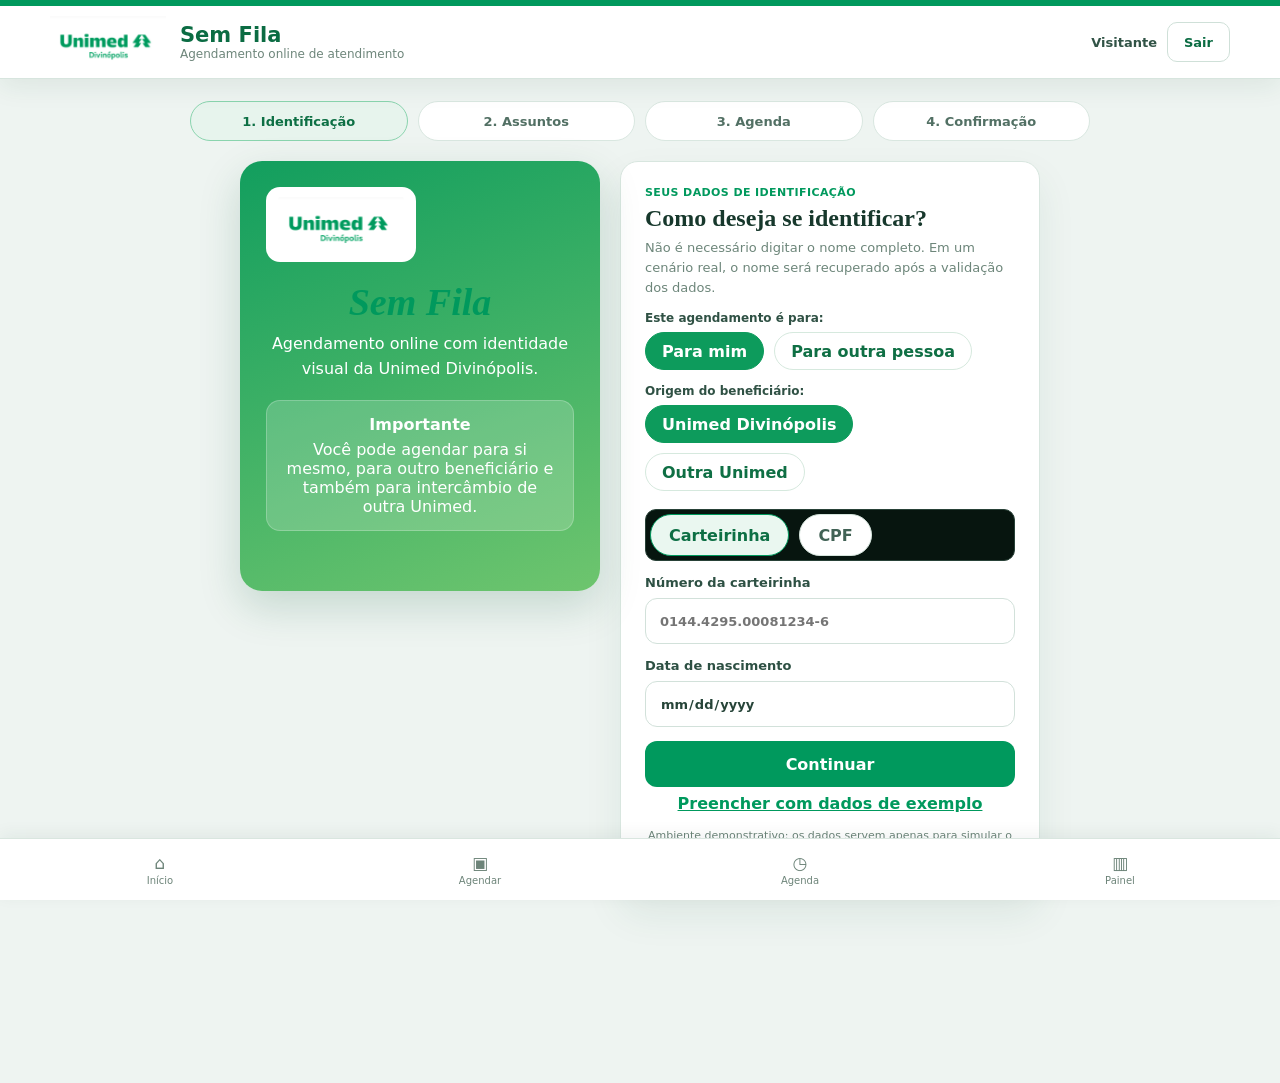
==== agendamento.html @ 7c8a55e2 "Add files via upload" ====
<!doctype html>
<html lang="pt-BR">
<head>
  <meta charset="utf-8">
  <meta name="viewport" content="width=device-width,initial-scale=1">
  <title>Sem Fila — Agendamento Online</title>
  <link rel="stylesheet" href="styles.css">
</head>
<body>
<div class="app-shell white-app">
  <header class="app-header">
    <div class="container app-header-inner">
      <a class="app-brand" href="index.html">
        <img src="assets/unimed-divinopolis-logo.png" alt="Unimed Divinópolis">
        <div>
          <strong>Sem Fila</strong>
          <small>Agendamento online de atendimento</small>
        </div>
      </a>
      <div class="user-actions">
        <span class="user-name" id="headerUser">Visitante</span>
        <button id="logoutBtn" type="button">Sair</button>
      </div>
    </div>
  </header>

  <main class="app-main linear-main">
    <div class="journey-bar compact-journey"><span class="active">1. Identificação</span><span>2. Assuntos</span><span>3. Agenda</span><span>4. Confirmação</span></div>

    <section class="screen active" id="screen-identification">
      <div class="login-wrap compact-login login-entry-correct">
        <div class="login-brand light-brand refined-brand entry-brand">
          <img src="assets/unimed-divinopolis-logo.png" alt="Unimed Divinópolis">
          <div class="semfila light-title">Sem Fila</div>
          <p>Agendamento online com identidade visual da Unimed Divinópolis.</p>
          <div class="brand-info-tile"><strong>Importante</strong><span>Você pode agendar para si mesmo, para outro beneficiário e também para intercâmbio de outra Unimed.</span></div>
        </div>

        <div class="panel-card elevated-card entry-card-panel">
          <span class="screen-kicker" id="identificationKicker">SEUS DADOS DE IDENTIFICAÇÃO</span>
          <h2>Como deseja se identificar?</h2>
          <p class="screen-help">Não é necessário digitar o nome completo. Em um cenário real, o nome será recuperado após a validação dos dados.</p>

          <div class="mini-group">
            <label class="mini-label">Este agendamento é para:</label>
            <div class="pill-row" id="recipientRow">
              <button type="button" class="choice-pill selected" data-recipient="self">Para mim</button>
              <button type="button" class="choice-pill" data-recipient="other">Para outra pessoa</button>
            </div>
          </div>

          <div class="mini-group">
            <label class="mini-label">Origem do beneficiário:</label>
            <div class="pill-row" id="originRow">
              <button type="button" class="choice-pill selected" data-origin="local">Unimed Divinópolis</button>
              <button type="button" class="choice-pill" data-origin="interchange">Outra Unimed</button>
            </div>
          </div>

          <div class="id-tabs" role="tablist">
            <button class="id-tab active" data-method="card" type="button">Carteirinha</button>
            <button class="id-tab" data-method="cpf" type="button">CPF</button>
          </div>

          <div id="cardFields" class="id-fields">
            <label class="field">Número da carteirinha
              <input id="cardNumber" inputmode="numeric" placeholder="0144.4295.00081234-6" autocomplete="off">
            </label>
          </div>

          <div id="cpfFields" class="id-fields hidden">
            <label class="field">CPF
              <input id="cpfNumber" inputmode="numeric" placeholder="000.000.000-00" autocomplete="off">
            </label>
          </div>

          <div id="originUnimedFields" class="id-fields hidden">
            <label class="field">Unimed de origem
              <input id="originUnimed" type="text" placeholder="Ex.: Unimed BH" autocomplete="off">
            </label>
          </div>

          <label class="field">Data de nascimento
            <input id="birthDate" type="date">
          </label>

          <div class="lgpd-box" id="lgpdBox">
            Agendamentos em nome de terceiros são permitidos para organizar o atendimento. Entretanto, informações do plano e atendimento presencial deverão ser fornecidos apenas ao titular do plano ou responsável autorizado, com documentação e carteirinha.
          </div>

          <button class="btn btn-primary full-btn" id="loginBtn">Continuar</button>
          <button class="link-btn" id="demoBtn" type="button">Preencher com dados de exemplo</button>
          <p class="helper centered-helper">Ambiente demonstrativo: os dados servem apenas para simular o fluxo.</p>
        </div>
      </div>
    </section>

    <section class="screen" id="screen-service">
      <div class="panel-card elevated-card service-card-better">
        <div class="schedule-title"><small>ETAPA 2 DE 4</small><h1>Selecione o assunto do atendimento</h1><p>Escolha o primeiro assunto principal. Depois, se desejar, adicione um segundo assunto no mesmo atendimento para reservar mais tempo.</p></div>
        <div class="progress"><span class="on"></span><span class="on"></span><span></span><span></span></div>

        <aside class="iva-tip" id="boletoTip">
          <div><strong>Precisa apenas da 2ª via do boleto?</strong><span>Não é necessário ocupar um horário. A IVA já resolve esse caso no portal.</span></div>
          <a href="https://www.unimed.coop.br/site/web/divinopolis" target="_blank" rel="noopener">Abrir IVA ↗</a>
        </aside>
        <aside class="interchange-routing hidden" id="interchangeRouting">
          <strong>Beneficiário de intercâmbio</strong>
          <span>Para intercâmbio, o fluxo exibe apenas assuntos compatíveis com esse tipo de atendimento.</span>
        </aside>

        <div class="option-grid" id="serviceOptions"></div>

        <label class="field">Motivo específico do primeiro assunto
          <select id="reasonSelect"><option value="">Escolha primeiro um assunto</option></select>
        </label>

        <div id="paymentArea" class="payment-area hidden">
          <span class="input-label">Se houver negociação, como pretende realizar o pagamento?</span>
          <div class="payment-grid">
            <button type="button" class="payment-option" data-payment="Boleto"><span>▤</span><strong>Boleto</strong><small>Preferência para adiantar o processo</small></button>
            <button type="button" class="payment-option" data-payment="Cartão"><span>▣</span><strong>Cartão</strong><small>Preferência para adiantar o processo</small></button>
          </div>
        </div>

        <div class="extra-service-box">
          <span class="input-label">Deseja tratar outro assunto neste mesmo atendimento?</span>
          <div class="pill-row" id="extraChoiceRow">
            <button type="button" class="choice-pill selected" data-extra="no">Não, apenas este</button>
            <button type="button" class="choice-pill" data-extra="yes">Sim, adicionar outro</button>
          </div>

          <div id="extraServiceArea" class="hidden extra-form-grid">
            <label class="field">Segundo assunto
              <select id="extraServiceSelect"><option value="">Selecione o segundo assunto</option></select>
            </label>
            <label class="field">Motivo específico do segundo assunto
              <select id="extraReasonSelect"><option value="">Escolha o segundo motivo</option></select>
            </label>
          </div>
        </div>

        <div class="duration-hint" id="durationHint">Tempo estimado do atendimento: 40 minutos</div>

        <div class="actions-row"><button class="btn btn-secondary" id="backToId">Voltar</button><button class="btn btn-primary" id="toSchedule" disabled>Continuar</button></div>
      </div>
    </section>

    <section class="screen" id="screen-schedule">
      <div class="panel-card elevated-card">
        <div class="schedule-title"><small>ETAPA 3 DE 4</small><h1>Escolha data e horário</h1><p>Os horários abaixo consideram o tempo reservado para o atendimento completo.</p></div>
        <div class="progress"><span class="on"></span><span class="on"></span><span class="on"></span><span></span></div>
        <div class="duration-hint schedule-duration" id="scheduleDuration"></div>
        <div class="date-caption" id="dateCaption"></div>
        <div class="date-strip" id="dateStrip"></div>
        <div class="slot-box">
          <div class="slots" id="slots"></div>
          <div class="legend"><span><i class="dot sel"></i>Selecionado</span><span><i class="dot"></i>Disponível</span><span><i class="dot occ"></i>Ocupado</span></div>
        </div>
        <div class="actions-row"><button class="btn btn-secondary" id="backService">Voltar</button><button class="btn btn-primary" id="toReview" disabled>Continuar</button></div>
      </div>
    </section>

    <section class="screen" id="screen-review">
      <div class="panel-card elevated-card">
        <div class="schedule-title"><small>ETAPA 4 DE 4</small><h1>Confira antes de confirmar</h1><p>Revise os dados do atendimento.</p></div>
        <div class="progress"><span class="on"></span><span class="on"></span><span class="on"></span><span class="on"></span></div>
        <div class="summary" id="reviewSummary"></div>
        <div class="cancel-rule compact-rule"><strong>Cancelamento</strong><span>O cancelamento deverá ser realizado com no mínimo <b>2 horas de antecedência</b>.</span></div>
        <div class="actions-row"><button class="btn btn-secondary" id="backSchedule">Alterar horário</button><button class="btn btn-primary" id="confirmBtn">Confirmar agendamento</button></div>
      </div>
    </section>

    <section class="screen" id="screen-success">
      <div class="panel-card success elevated-card">
        <div class="success-badge">✓</div>
        <h2>Agendamento confirmado</h2>
        <p class="helper">Seu horário foi reservado neste protótipo.</p>
        <div class="protocol"><small>Protocolo</small><strong id="protocol">—</strong></div>
        <div class="summary" id="successSummary"></div>
        <div class="cancel-rule"><span class="rule-icon">!</span><div><strong>Importante</strong><p>Se precisar cancelar, faça isso com no mínimo <b>2 horas de antecedência</b> do horário agendado.</p></div></div>
        <div class="actions-row"><button class="btn btn-secondary" id="newSchedule">Novo agendamento</button><button class="btn btn-primary" id="goMy">Meus agendamentos</button></div>
      </div>
    </section>

    <section class="screen" id="screen-my">
      <div class="panel-card elevated-card">
        <div class="schedule-title"><small>MINHA AGENDA</small><h1>Meus agendamentos</h1><p>Consulte, reagende ou cancele seus horários. Cancelamentos online são permitidos até 2 horas antes.</p></div>
        <div id="myAppointments" class="appointments-list"></div>
        <div class="my-footer-actions"><button class="btn btn-secondary" id="backMyToService">Voltar</button></div>
      </div>
    </section>
  </main>

  <nav class="bottom-nav">
    <button data-go="home"><span class="nav-ico">⌂</span>Início</button>
    <button data-go="schedule"><span class="nav-ico">▣</span>Agendar</button>
    <button data-go="my"><span class="nav-ico">◷</span>Agenda</button>
    <a href="painel.html"><span class="nav-ico">▥</span>Painel</a>
  </nav>
</div>
<div class="toast" id="toast"></div>
<script src="app.js"></script>
</body>
</html>
---- styles.css ----
:root{
  --green:#00995d;--green2:#007f4b;--green3:#005b3b;--lime:#b8d94a;--dark:#07120d;--panel:#0d1c14;--panel2:#102219;--line:#294238;--text:#f4f8f6;--muted:#a8beb2;--gold:#c0a259;--danger:#e45e5e;--warn:#f2b84b;--shadow:0 18px 55px rgba(0,0,0,.2)
}
*{box-sizing:border-box}html{scroll-behavior:smooth}body{margin:0;background:var(--dark);color:var(--text);font-family:Inter,ui-sans-serif,system-ui,-apple-system,BlinkMacSystemFont,"Segoe UI",sans-serif}a{color:inherit;text-decoration:none}button,input,select{font:inherit}button{cursor:pointer}.hidden{display:none!important}.container{width:min(1180px,calc(100% - 32px));margin:auto}

/* Mock da home atual */
.official-mock{background:#fff;color:#1d2e26}.prototype-ribbon{background:#073f2d;color:#d8efe4;text-align:center;font-size:11px;padding:6px 14px;letter-spacing:.1px}.container-official{width:min(840px,calc(100% - 28px));margin:auto}.official-header{background:white;box-shadow:0 2px 10px rgba(30,57,45,.12);position:relative;z-index:20}.official-top{height:55px;display:grid;grid-template-columns:145px 1fr 225px 82px;align-items:center;gap:14px}.official-logo img{display:block;width:112px;height:auto;object-fit:contain}.channels-link{font-size:10px;color:#5c6d65}.channels-link::first-letter{color:#a7c933}.official-search{height:34px;border-radius:3px;background:#f6f6f6;color:#a4aaa7;display:flex;align-items:center;gap:10px;padding:0 13px;font-size:9px}.official-login{background:#00995d;color:white;border-radius:4px;text-align:center;padding:8px 10px;font-size:11px;font-weight:800}.official-nav{height:36px;border-top:1px solid #f0f1f0;display:flex;align-items:center;gap:23px;font-size:9px;color:#293a32;white-space:nowrap}.official-nav .nav-right{margin-left:auto;font-weight:800}.official-carousel{position:relative;background:#f5f7f6;min-height:455px;overflow:hidden}.carousel-track{position:relative;height:455px}.carousel-slide{position:absolute;inset:0;opacity:0;pointer-events:none;transition:opacity .5s ease}.carousel-slide.active{opacity:1;pointer-events:auto}.image-slide{display:grid;place-items:center;background:#f5f7f6}.image-slide img{width:100%;height:100%;object-fit:cover;object-position:center}.appointment-slide{background:linear-gradient(115deg,#008e55 0 57%,#b7d746 57% 100%);overflow:hidden}.appointment-slide:after{content:"";position:absolute;width:560px;height:560px;border:3px solid rgba(255,255,255,.2);border-radius:50%;right:-180px;top:-180px;box-shadow:0 0 0 58px rgba(255,255,255,.07),0 0 0 118px rgba(255,255,255,.04)}.appointment-inner{height:455px;display:grid;grid-template-columns:1.06fr .94fr;align-items:center;gap:35px;position:relative;z-index:2}.appointment-copy{color:white;padding-left:14px}.appointment-kicker{display:inline-block;font-size:12px;font-weight:900;letter-spacing:.8px;color:#ddf4a5;margin-bottom:11px}.appointment-copy h1{font-size:42px;line-height:1.05;margin:0 0 16px;font-weight:400;letter-spacing:-1px}.appointment-copy h1 strong{font-weight:900}.appointment-copy p{font-size:18px;line-height:1.45;max-width:560px;margin:0;color:#f3fff8}.appointment-actions{display:flex;align-items:center;gap:14px;margin-top:23px;flex-wrap:wrap}.appointment-cta{display:inline-flex;min-height:46px;align-items:center;padding:0 21px;border-radius:5px;background:white;color:#00764a;font-weight:900;font-size:13px;box-shadow:0 10px 25px rgba(0,0,0,.14)}.appointment-note{font-size:12px;font-weight:700;color:#eaf6ef}.appointment-visual{height:100%;position:relative;display:grid;place-items:center}.visual-ring{position:absolute;border:2px solid rgba(0,94,59,.22);border-radius:50%}.ring-one{width:360px;height:360px}.ring-two{width:470px;height:470px}.calendar-card{position:relative;width:350px;background:white;color:#173127;border-radius:22px;padding:20px;box-shadow:0 25px 60px rgba(0,67,40,.25);transform:rotate(-2deg)}.cal-head{display:flex;justify-content:space-between;align-items:center;font-size:18px;font-weight:900;color:#006c43;margin-bottom:16px}.cal-head b{width:30px;height:30px;display:grid;place-items:center;background:#00995d;color:white;border-radius:50%}.cal-days{display:grid;grid-template-columns:repeat(4,1fr);gap:8px}.cal-days span{border:1px solid #dce7e1;border-radius:10px;padding:8px;text-align:center;font-size:9px;color:#72837b}.cal-days b{font-size:19px;color:#274238}.cal-days .picked{background:#00995d;color:white;border-color:#00995d}.cal-days .picked b{color:white}.cal-times{display:grid;grid-template-columns:repeat(4,1fr);gap:8px;margin-top:12px}.cal-times span{padding:8px 4px;text-align:center;border:1px solid #dce7e1;border-radius:8px;font-size:10px;font-weight:800}.cal-times .picked-time{background:#dff3e8;border-color:#00995d;color:#007449}.cal-ok{margin-top:14px;background:#f3f8f5;color:#557064;border-radius:9px;padding:10px 12px;font-size:10px;font-weight:700}.carousel-arrow{position:absolute;z-index:10;top:50%;transform:translateY(-50%);width:38px;height:38px;border-radius:50%;border:1px solid rgba(66,84,76,.25);background:rgba(255,255,255,.82);color:#66746d;font-size:26px;display:grid;place-items:center}.carousel-arrow.prev{left:14px}.carousel-arrow.next{right:14px}.carousel-dots{position:absolute;z-index:11;bottom:18px;left:50%;transform:translateX(-50%);display:flex;gap:6px}.carousel-dots button{width:8px;height:8px;padding:0;border:0;border-radius:50%;background:rgba(255,255,255,.5);box-shadow:0 0 0 1px rgba(0,0,0,.12)}.carousel-dots button.active{background:#00995d;transform:scale(1.25)}.home-shortcuts{padding:50px 0 35px}.shortcut-intro{text-align:center;margin-bottom:25px}.shortcut-intro h2{color:#006b45;margin:0 0 7px;font-size:28px}.shortcut-intro p{color:#687a71;margin:0}.shortcut-grid{display:grid;grid-template-columns:repeat(4,1fr);gap:14px}.shortcut-card{border:1px solid #dce5e0;border-radius:14px;padding:18px;text-align:center;background:white;box-shadow:0 8px 25px rgba(20,60,40,.05)}.shortcut-card span{width:42px;height:42px;margin:0 auto 10px;border-radius:50%;background:#e6f4ec;color:#008553;display:grid;place-items:center;font-size:18px}.shortcut-card strong{display:block;color:#214235;font-size:13px}.shortcut-card small{display:block;color:#82938a;margin-top:4px;font-size:10px}.shortcut-card.highlighted{border-color:#00995d;background:#f6fffa}.prototype-info{margin-bottom:42px;background:#edf7f2;border:1px solid #d1e8dc;border-radius:14px;padding:18px 20px;display:flex;justify-content:space-between;align-items:center;gap:20px}.prototype-info strong{display:block;color:#006a43;margin-bottom:4px}.prototype-info span{font-size:12px;color:#60766b}.prototype-info a{font-size:12px;font-weight:900;color:#008553;white-space:nowrap}.iva-float{position:fixed;right:28px;bottom:22px;z-index:30;display:flex;align-items:center;gap:8px;background:white;border-radius:999px;padding:7px 9px 7px 7px;color:#53675e;box-shadow:0 10px 30px rgba(0,0,0,.18);font-size:11px}.iva-avatar{width:32px;height:32px;display:grid;place-items:center;border-radius:50%;background:#00995d;color:white;font-size:9px;font-weight:900}.iva-float b{width:32px;height:32px;border-radius:50%;display:grid;place-items:center;background:#18c979;color:white}

/* App */
.app-shell{min-height:100vh;padding-bottom:82px}.app-main{width:min(920px,calc(100% - 28px));margin:0 auto;padding:30px 0 60px}.app-header{background:#086a42;border-bottom:1px solid rgba(255,255,255,.08)}.app-header-inner{height:64px;display:flex;align-items:center;justify-content:space-between}.app-name{display:flex;align-items:center;gap:10px;font-family:Georgia,serif;font-style:italic;font-weight:800}.mini-clock{width:26px;height:26px;border-radius:50%;border:2px solid white;position:relative}.mini-clock:before{content:"";position:absolute;width:2px;height:7px;background:white;left:11px;top:4px}.mini-clock:after{content:"";position:absolute;width:6px;height:2px;background:white;left:11px;top:11px;transform:rotate(30deg);transform-origin:left center}.user-actions{display:flex;align-items:center;gap:10px;font-size:13px}.user-actions button{border:1px solid rgba(255,255,255,.25);background:transparent;color:white;border-radius:9px;padding:8px 12px}.screen{display:none}.screen.active{display:block;animation:fade .2s ease}@keyframes fade{from{opacity:.35;transform:translateY(4px)}to{opacity:1;transform:none}}.panel-card{background:var(--panel);border:1px solid var(--line);border-top:3px solid var(--gold);border-radius:18px;padding:26px;box-shadow:var(--shadow)}.panel-card h1,.panel-card h2{font-family:Georgia,serif;margin-top:0}.intro-card{max-width:690px;margin:50px auto}.screen-kicker{display:block;color:#12b36b;font-size:11px;font-weight:900;letter-spacing:.8px;margin-bottom:6px}.screen-help{color:var(--muted);line-height:1.55;font-size:13px;margin-top:-2px}.recipient-grid{display:grid;grid-template-columns:1fr 1fr;gap:14px;margin-top:24px}.recipient-card{background:#091811;color:white;border:1px solid #315044;border-radius:16px;padding:22px;text-align:left;min-height:145px;transition:.18s}.recipient-card:hover{border-color:#10b86c;transform:translateY(-2px)}.recipient-icon{display:grid;place-items:center;width:42px;height:42px;border-radius:12px;background:rgba(0,153,93,.14);color:#17c879;margin-bottom:13px;font-size:18px}.recipient-card strong{display:block;font-size:18px}.recipient-card small{display:block;color:#9eb9ab;margin-top:6px;line-height:1.45}.privacy-reminder{font-size:11px;color:#70887c;margin:18px 0 0;line-height:1.5}.login-wrap{max-width:520px;margin:30px auto}.compact-login{margin-top:30px}.login-brand{text-align:center;margin-bottom:16px}.semfila{font-family:Georgia,serif;font-style:italic;color:var(--green);font-size:30px}.small-back{background:none;border:0;color:#9ab2a6;padding:0 0 14px;font-size:12px}.id-tabs{display:grid;grid-template-columns:1fr 1fr;background:#07150f;border:1px solid #294238;border-radius:11px;padding:4px;margin:16px 0}.id-tab{border:0;background:transparent;color:#8ba397;border-radius:8px;padding:10px;font-weight:800}.id-tab.active{background:#0b6f46;color:white}.field{display:block;margin-bottom:16px;font-size:13px;font-weight:800}.field input,.field select{display:block;width:100%;margin-top:7px;background:#08150f;color:white;border:1px solid #2b4438;border-radius:11px;padding:13px 14px;outline:none}.field input:focus,.field select:focus{border-color:#0ebd70;box-shadow:0 0 0 3px rgba(14,189,112,.13)}input[type="date"]::-webkit-calendar-picker-indicator{filter:invert(1);opacity:.72}.helper{font-size:11px;color:#789084;line-height:1.5}.centered-helper{text-align:center;margin-top:14px}.full-btn{width:100%}.link-btn{display:block;width:100%;border:0;background:none;color:#00aa66;text-decoration:underline;margin-top:9px}.btn{border:0;border-radius:12px;min-height:46px;padding:0 18px;font-weight:800;display:inline-flex;align-items:center;justify-content:center;gap:8px;transition:.18s}.btn:hover:not(:disabled){transform:translateY(-1px)}.btn-primary{background:var(--green);color:white}.btn-primary:hover:not(:disabled){background:#08a866}.btn-secondary{background:transparent;color:var(--text);border:1px solid #39554a}.btn-secondary:hover:not(:disabled){border-color:#5b7a6c;background:rgba(255,255,255,.025)}.btn:disabled,.cancel:disabled{opacity:.38;cursor:not-allowed;transform:none!important}.welcome-card{background:linear-gradient(135deg,#078149,#119457);border-radius:17px;padding:22px;margin-bottom:16px}.welcome-card small{font-weight:700;color:#d6efe2}.welcome-card h1{font-family:Georgia,serif;margin:5px 0 14px;font-size:26px}.identity-grid{display:grid;grid-template-columns:1fr 1fr;gap:10px}.identity-item{background:rgba(255,255,255,.12);border-radius:10px;padding:10px 12px}.identity-item span{display:block;font-size:10px;color:#c7e6d6;font-weight:800;text-transform:uppercase}.identity-item b{display:block;margin-top:3px;font-size:14px}.quick-grid{display:grid;grid-template-columns:1fr 1fr;gap:12px}.quick-card{text-align:left;background:var(--panel);border:1px solid var(--line);border-radius:16px;padding:18px;color:white;min-height:118px}.quick-card:hover{border-color:#4e7563}.quick-card strong{display:block;margin:9px 0 5px}.quick-card small{color:#9fc1b0}.management-card{display:block;min-height:auto}.management-card strong{margin-top:0}.iconbox{width:44px;height:44px;border-radius:12px;display:grid;place-items:center;background:rgba(0,153,93,.12);color:#20c97a;font-size:20px}.section-label{font-family:Georgia,serif;font-size:18px;margin:26px 0 11px}.empty-box{border:1px dashed #2f4a3d;border-radius:12px;padding:18px;text-align:center;color:#87a596;font-size:13px}.next-card{padding:15px;display:flex;justify-content:space-between;align-items:center;gap:14px}.progress{display:grid;grid-template-columns:repeat(3,1fr);gap:7px;margin:21px 0}.progress span{height:4px;border-radius:4px;background:#31433a}.progress span.on{background:#10aa65}.option-grid{display:grid;grid-template-columns:1fr 1fr;gap:12px}.option{background:#07160f;border:1px solid #2f493b;color:white;border-radius:15px;padding:19px;text-align:left;min-height:138px}.option.selected{border-color:#00c979;box-shadow:0 0 0 2px rgba(0,201,121,.18)}.option .ico{font-size:22px}.option strong{display:block;font-size:16px;margin:12px 0 7px}.option small{color:#9bbbad;line-height:1.5}.divider{border:0;border-top:1px solid #294237;margin:20px 0}.iva-tip{display:flex;justify-content:space-between;align-items:center;gap:18px;background:#10271c;border:1px solid #315343;border-radius:14px;padding:14px 16px;margin-bottom:18px}.iva-tip strong{display:block;font-size:13px;color:#d8f3e5}.iva-tip span{display:block;font-size:11px;color:#8eaa9d;margin-top:3px}.iva-tip a{white-space:nowrap;font-size:11px;font-weight:900;color:#18c77a}.payment-area{padding-top:3px}.input-label{display:block;font-size:13px;font-weight:800;margin-bottom:9px}.payment-grid{display:grid;grid-template-columns:1fr 1fr;gap:10px}.payment-option{border:1px solid #315044;border-radius:12px;background:#08160f;color:white;text-align:left;padding:14px}.payment-option.selected{border-color:#12be70;box-shadow:inset 0 0 0 1px #12be70}.payment-option span{display:inline-grid;place-items:center;width:30px;height:30px;border-radius:8px;background:#0f2a1d;color:#19c879}.payment-option strong{display:block;margin:8px 0 3px}.payment-option small{color:#8da99a;line-height:1.4}.actions-row{display:grid;grid-template-columns:1fr 1fr;gap:12px;margin-top:22px}.schedule-title small{color:#00ad67;font-weight:800}.schedule-title h1{font-family:Georgia,serif;margin:4px 0 3px}.schedule-title p{color:#b5cbbf;margin:0;line-height:1.5;font-size:13px}.date-caption{margin:18px 0 10px;color:#91aa9d;font-size:12px;text-transform:capitalize}.date-strip{display:flex;gap:8px;overflow:auto;padding:3px 0 10px;scrollbar-width:thin}.date-btn{min-width:66px;height:66px;border:1px solid #314a3d;background:#101e17;color:#afc3b8;border-radius:10px}.date-btn b{display:block;font-size:10px}.date-btn strong{display:block;font-size:17px;margin-top:1px}.date-btn small{display:block;font-size:9px;margin-top:1px}.date-btn.selected{background:#079958;border-color:#079958;color:white}.slot-box{border:1px solid #2b4438;border-radius:17px;padding:18px;background:#101e17}.slots{display:grid;grid-template-columns:repeat(6,1fr);gap:8px}.slot{height:39px;border-radius:9px;border:1px solid #385345;background:#0b1811;color:white;font-weight:750;font-size:12px}.slot.selected{border-color:#13bd70;background:rgba(19,189,112,.16);box-shadow:inset 0 0 0 1px #13bd70}.slot.occupied{color:#82978c;text-decoration:line-through;background:#0c1611}.legend{display:flex;gap:18px;flex-wrap:wrap;color:#93aa9e;font-size:10px;margin-top:13px}.dot{display:inline-block;width:8px;height:8px;border-radius:50%;border:1px solid #466456;margin-right:5px}.dot.sel{background:#13bd70;border-color:#13bd70}.dot.occ{background:#263930}.summary{border:1px solid #294238;border-radius:13px;overflow:hidden}.summary-row{display:flex;justify-content:space-between;gap:20px;padding:13px 15px;border-bottom:1px solid #22372e}.summary-row:last-child{border-bottom:0}.summary-row span{font-size:12px;color:#8da699}.summary-row b{text-align:right;font-size:12px}.cancel-rule{display:flex;align-items:flex-start;gap:11px;background:#2a2411;border:1px solid #6b5a26;border-radius:13px;padding:14px 15px;margin-top:18px;color:#f7e7b0}.cancel-rule .rule-icon{width:26px;height:26px;border-radius:50%;background:#d6a62c;color:#201b0c;display:grid;place-items:center;font-weight:900}.cancel-rule strong{display:block;font-size:12px}.cancel-rule p,.cancel-rule span{font-size:11px;margin:2px 0 0;line-height:1.45}.compact-rule{display:block}.success{text-align:center}.success-badge{width:62px;height:62px;border-radius:50%;margin:0 auto 14px;display:grid;place-items:center;background:rgba(16,180,105,.15);border:1px solid #15bd70;color:#18ca79;font-size:30px;font-weight:900}.protocol{max-width:300px;margin:20px auto;border:1px dashed #3c5b4c;background:#08160f;border-radius:12px;padding:12px}.protocol small{display:block;color:#789084}.protocol strong{font-size:18px;letter-spacing:1px}.appointments-list{display:grid;gap:12px;margin-top:20px}.appointment-card{padding:17px}.appointment-top{display:flex;justify-content:space-between;gap:12px;align-items:start}.sector-label{color:#12b56b;font-weight:800}.appointment-card h3{margin:4px 0 6px}.appointment-rule{font-size:10px;color:#85aa98;margin-top:12px}.appointment-rule.closed{color:#d6a85a}.compact-actions{margin-top:12px}.my-footer-actions{margin-top:18px}.bottom-nav{position:fixed;left:0;right:0;bottom:0;height:58px;background:#101c16;border-top:1px solid #2b4036;display:grid;grid-template-columns:repeat(4,1fr);z-index:40}.bottom-nav button,.bottom-nav a{border:0;background:none;color:#9ab0a5;display:flex;flex-direction:column;align-items:center;justify-content:center;font-size:10px}.bottom-nav button:hover,.bottom-nav a:hover{color:#18be72}.nav-ico{font-size:17px;margin-bottom:2px}.toast{position:fixed;right:20px;bottom:84px;background:#10251a;color:white;border:1px solid #396050;padding:12px 16px;border-radius:12px;box-shadow:var(--shadow);opacity:0;transform:translateY(8px);pointer-events:none;transition:.2s;z-index:60}.toast.show{opacity:1;transform:none}.badge{display:inline-flex;padding:4px 8px;border-radius:999px;font-size:10px;font-weight:800}.badge.green{background:#163928;color:#28d486}.badge.red{background:#3a1c1c;color:#ff8f8f}.badge.blue{background:#14334e;color:#8dc9ff}.badge.gray{background:#25322c;color:#aab8b1}

/* Dashboard */
.dashboard-body{background:#f3f7f5;color:#20352b}.dash-top{background:#086a42;color:white}.dash-top .container{height:70px;display:flex;align-items:center;justify-content:space-between}.brand{display:flex;align-items:center;gap:12px}.brand-mark{width:42px;height:42px;border:2px solid white;border-radius:12px 12px 2px 12px;display:grid;place-items:center;font-weight:900}.brand-copy strong{display:block}.brand-copy small{font-size:10px;opacity:.82}.back-link{font-size:12px;font-weight:800}.dash-wrap{width:min(1180px,calc(100% - 32px));margin:0 auto;padding:32px 0 50px}.dash-heading{display:flex;justify-content:space-between;align-items:end;gap:18px;margin-bottom:20px}.dash-heading h1{margin:0;color:#17372b}.dash-heading p{margin:4px 0 0;color:#70877b;font-size:13px}.dash-filters{display:flex;gap:8px}.dash-filters input,.dash-filters select{height:39px;border:1px solid #cad9d2;border-radius:9px;background:white;padding:0 10px;color:#365046}.kpi-grid{display:grid;grid-template-columns:repeat(4,1fr);gap:12px}.kpi{background:white;border:1px solid #dce8e2;border-radius:14px;padding:16px;box-shadow:0 5px 18px rgba(32,77,57,.04);border-top:3px solid #00995d}.kpi.warn{border-top-color:#e0a82d}.kpi.bad{border-top-color:#d85c5c}.kpi span{display:block;color:#6f847a;font-size:11px}.kpi strong{display:block;font-size:27px;color:#193b2d;margin:5px 0 1px}.kpi small{font-size:10px;color:#8ca097}.dash-grid{display:grid;grid-template-columns:1fr 1fr;gap:14px;margin-top:14px}.dash-card{background:white;border:1px solid #dce8e2;border-radius:15px;padding:18px;box-shadow:0 5px 18px rgba(32,77,57,.04)}.dash-card h3{margin:0;color:#1f4636}.dash-card .sub{font-size:11px;color:#7c9187;margin:4px 0 18px}.bar-chart{display:grid;gap:12px}.bar-row{display:grid;grid-template-columns:130px 1fr 35px;gap:10px;align-items:center;font-size:11px}.bar-track{height:10px;background:#e7efeb;border-radius:999px;overflow:hidden}.bar-fill{height:100%;background:linear-gradient(90deg,#00995d,#22ba76);border-radius:999px}.bar-row b{text-align:right}.status-grid{display:grid;grid-template-columns:1fr 1fr;gap:10px}.status-card{border:1px solid #dbe7e1;border-radius:12px;padding:13px}.status-card span{display:block;color:#6f857a;font-size:11px}.status-card strong{font-size:23px}.status-card .badge.green{background:#ddf5e8;color:#087c4a}.status-card .badge.blue{background:#e0efff;color:#1f66a5}.status-card .badge.red{background:#fde5e5;color:#a43d3d}.status-card .badge.gray{background:#edf0ef;color:#617067}.payment-chart{display:grid;grid-template-columns:170px 1fr;gap:24px;align-items:center}.payment-donut{width:150px;height:150px;border-radius:50%;background:conic-gradient(#00995d 0 calc(var(--boleto)*1%),#9fcf43 calc(var(--boleto)*1%) 100%);display:grid;place-items:center;position:relative}.payment-donut:after{content:"";position:absolute;width:94px;height:94px;border-radius:50%;background:white}.payment-donut div{position:relative;z-index:2;text-align:center}.payment-donut strong{display:block;font-size:28px;color:#1f4636}.payment-donut span{font-size:10px;color:#7c9187}.payment-legend{display:grid;gap:12px}.payment-legend span{font-size:12px;display:flex;align-items:center;gap:8px}.payment-legend b{margin-left:auto}.legend-box{width:12px;height:12px;border-radius:3px}.legend-box.boleto{background:#00995d}.legend-box.cartao{background:#9fcf43}.trend{height:180px;display:flex;align-items:end;gap:8px;padding:12px 4px 0;border-bottom:1px solid #d8e5de}.trend-col{flex:1;display:flex;flex-direction:column;align-items:center;gap:5px;height:100%;justify-content:end}.trend-bar{width:70%;min-width:18px;background:linear-gradient(#1ab36d,#00864e);border-radius:7px 7px 0 0}.trend-col small{font-size:10px;color:#73877c}.table-card{margin-top:14px}.table-wrap{overflow:auto}.dash-table{width:100%;border-collapse:collapse;font-size:11px}.dash-table th{text-align:left;color:#6d8278;padding:10px;border-bottom:1px solid #d9e5df}.dash-table td{padding:11px 10px;border-bottom:1px solid #edf2ef;white-space:nowrap}.dash-table .badge.green{background:#ddf5e8;color:#087c4a}.dash-table .badge.blue{background:#e0efff;color:#1f66a5}.dash-table .badge.red{background:#fde5e5;color:#a43d3d}.dash-table .badge.gray{background:#edf0ef;color:#617067}.note{font-size:10px;color:#71877d;line-height:1.5;margin-top:14px}

@media(max-width:980px){.official-top{grid-template-columns:120px 1fr 180px 75px}.official-nav{gap:12px}.appointment-inner{grid-template-columns:1fr}.appointment-visual{display:none}.appointment-copy{padding-left:32px}.kpi-grid{grid-template-columns:repeat(2,1fr)}.slots{grid-template-columns:repeat(4,1fr)}.shortcut-grid{grid-template-columns:repeat(2,1fr)}}
@media(max-width:720px){.official-top{grid-template-columns:1fr auto}.channels-link,.official-search{display:none}.official-nav{overflow:auto}.official-nav .nav-right{margin-left:0}.official-carousel,.carousel-track,.appointment-inner{height:430px}.appointment-copy{padding:30px}.appointment-copy h1{font-size:37px}.image-slide img{object-position:center}.shortcut-grid{grid-template-columns:1fr 1fr}.prototype-info{align-items:flex-start;flex-direction:column}.recipient-grid,.quick-grid,.option-grid,.identity-grid,.actions-row,.payment-grid{grid-template-columns:1fr}.slots{grid-template-columns:repeat(3,1fr)}.user-actions .user-name{display:none}.app-main{padding-top:20px}.panel-card{padding:20px}.iva-tip{align-items:flex-start;flex-direction:column}.summary-row{flex-direction:column;gap:4px}.summary-row b{text-align:left}.dash-heading{align-items:start;flex-direction:column}.dash-filters{width:100%;flex-wrap:wrap}.kpi-grid{grid-template-columns:repeat(2,1fr)}.dash-grid{grid-template-columns:1fr}.bar-row{grid-template-columns:105px 1fr 30px}.payment-chart{grid-template-columns:1fr}.payment-donut{margin:auto}.appointment-top{flex-direction:column}.iva-float{right:12px;bottom:68px}.iva-float>span:not(.iva-avatar){display:none}}
@media(max-width:460px){.shortcut-grid{grid-template-columns:1fr}.appointment-copy h1{font-size:32px}.appointment-copy p{font-size:15px}.kpi-grid{grid-template-columns:1fr}.carousel-arrow{width:32px;height:32px}.official-nav{font-size:8px}}



/* ==============================
   V4 — ajuste visual mais próximo do portal oficial
   ============================== */
body{
  background:#eef4f0;
  color:#20352b;
}
.container{
  width:min(1180px,calc(100% - 32px));
  margin:auto;
}
.app-shell{
  min-height:100vh;
  background:linear-gradient(180deg,#eef5f1 0,#f8fbfa 220px,#edf3f0 100%);
  color:#20352b;
  padding-bottom:86px;
}
.app-header{
  position:sticky;
  top:0;
  z-index:50;
  background:#fff;
  border-bottom:1px solid #d7e5de;
  box-shadow:0 8px 24px rgba(28,72,51,.08);
}
.app-header::before{
  content:"";
  display:block;
  height:6px;
  background:#00995d;
}
.app-header-inner{
  min-height:72px;
  display:flex;
  align-items:center;
  justify-content:space-between;
  gap:18px;
}
.app-brand{
  display:flex;
  align-items:center;
  gap:14px;
}
.app-brand img{
  width:116px;
  height:auto;
  object-fit:contain;
  display:block;
}
.app-brand strong{
  display:block;
  color:#0b6c43;
  font-size:21px;
}
.app-brand small{
  display:block;
  color:#6e867b;
  font-size:12px;
}
.user-actions{
  display:flex;
  align-items:center;
  gap:10px;
}
.user-actions .user-name{
  font-size:13px;
  color:#315346;
  font-weight:700;
}
.user-actions button{
  height:40px;
  padding:0 16px;
  border-radius:10px;
  border:1px solid #cfe0d8;
  background:#fff;
  color:#0b6c43;
  font-weight:800;
}
.app-main{
  width:min(1120px,calc(100% - 28px));
  margin:0 auto;
  padding:28px 0 24px;
}
.screen{
  display:none;
}
.screen.active{
  display:block;
}
.panel-card,
.empty-box,
.slot-box,
.quick-card,
.option,
.recipient-card,
.management-card{
  background:#fff;
  border:1px solid #d8e6df;
  box-shadow:0 10px 32px rgba(33,71,53,.06);
}
.panel-card{
  border-radius:18px;
  padding:24px;
}
.intro-card{
  max-width:840px;
  margin:0 auto;
}
.screen-kicker,
.schedule-title small,
#recipientLabel,
.identity-item span{
  color:#00995d !important;
  letter-spacing:.4px;
  font-weight:800;
}
.intro-card h1,
.schedule-title h1,
.panel-card h2,
.success h2{
  color:#17382c;
  margin-top:6px;
}
.screen-help,
.helper,
.centered-helper{
  color:#6d867a;
}
.recipient-grid,
.quick-grid,
.option-grid,
.identity-grid,
.payment-grid{
  display:grid;
  gap:14px;
}
.recipient-grid{
  grid-template-columns:1fr 1fr;
  margin-top:18px;
}
.recipient-card{
  text-align:left;
  padding:20px;
  border-radius:16px;
}
.recipient-card.selected,
.quick-card:hover,
.option.selected,
.payment-option.selected{
  border-color:#12ad6c;
  box-shadow:0 0 0 3px rgba(18,173,108,.12);
}
.recipient-icon{
  width:42px;
  height:42px;
  border-radius:12px;
  display:grid;
  place-items:center;
  background:#e9f7f0;
  color:#00995d;
  font-size:22px;
  margin-bottom:10px;
}
.privacy-reminder{
  margin-top:16px;
  color:#6d867a;
  font-size:13px;
}
.login-wrap{
  max-width:980px;
  margin:0 auto;
  display:grid;
  grid-template-columns:.95fr 1.05fr;
  gap:24px;
  align-items:start;
}
.light-brand{
  background:linear-gradient(135deg,#0b8d57,#6bc166);
  border-radius:22px;
  padding:26px;
  color:#fff;
  box-shadow:0 16px 42px rgba(12,91,56,.18);
}
.light-brand img{
  width:150px;
  display:block;
  margin-bottom:18px;
  background:#fff;
  border-radius:14px;
  padding:10px 12px;
}
.light-brand .light-title{
  font-size:38px;
  font-weight:900;
  margin:0 0 8px;
  font-family:Georgia,serif;
  font-style:italic;
}
.light-brand p{
  margin:0;
  line-height:1.55;
  max-width:420px;
}
.small-back{
  border:0;
  background:#f0f6f3;
  color:#2d5646;
  border-radius:10px;
  min-height:36px;
  padding:0 12px;
  font-weight:700;
}
.id-tabs{
  display:flex;
  gap:10px;
  margin:18px 0 14px;
}
.id-tab{
  min-height:42px;
  padding:0 18px;
  border-radius:999px;
  border:1px solid #d6e5dd;
  background:#fff;
  color:#416255;
  font-weight:800;
}
.id-tab.active{
  border-color:#00995d;
  background:#eaf7f0;
  color:#0d6f44;
}
.field{
  display:block;
  color:#2d5043;
  font-size:13px;
  font-weight:800;
  margin-bottom:14px;
}
.field input,
.field select,
.chatbot-input-row input{
  width:100%;
  margin-top:8px;
  min-height:46px;
  border-radius:12px;
  border:1px solid #d2e1da;
  background:#fff;
  padding:0 14px;
  color:#264438;
  outline:none;
}
.field input:focus,
.field select:focus,
.chatbot-input-row input:focus{
  border-color:#12ad6c;
  box-shadow:0 0 0 3px rgba(18,173,108,.12);
}
.link-btn{
  border:0;
  background:none;
  color:#00995d;
  font-weight:800;
  text-decoration:underline;
  margin-top:6px;
}
.btn{
  min-height:46px;
  border-radius:12px;
  padding:0 18px;
  font-weight:900;
  border:0;
}
.btn-primary{
  background:#00995d;
  color:#fff;
}
.btn-primary:hover:not(:disabled){
  filter:brightness(1.05);
}
.btn-secondary{
  background:#fff;
  color:#174736;
  border:1px solid #d0dfd8;
}
.btn:disabled{
  opacity:.45;
  cursor:not-allowed;
}
.full-btn{
  width:100%;
}
.welcome-card{
  background:linear-gradient(135deg,#078b55,#41b16a);
  color:#fff;
  border-radius:20px;
  padding:22px 24px;
  box-shadow:0 18px 40px rgba(15,104,66,.18);
}
.welcome-card small,
.welcome-card .identity-item span{
  color:#dff7eb !important;
}
.welcome-card h1{
  margin:6px 0 16px;
}
.identity-grid{
  grid-template-columns:1fr 1fr;
}
.identity-item{
  background:rgba(255,255,255,.18);
  border-radius:14px;
  padding:14px;
}
.identity-item b{
  display:block;
  margin-top:5px;
}
.quick-grid{
  grid-template-columns:1fr 1fr;
  margin:18px 0 22px;
}
.quick-card{
  display:block;
  border-radius:16px;
  padding:18px;
  color:#19392d;
}
.quick-card strong{
  display:block;
  margin-top:8px;
  font-size:18px;
}
.quick-card small{
  display:block;
  color:#6f857a;
  margin-top:5px;
  line-height:1.45;
}
.iconbox{
  width:38px;
  height:38px;
  border-radius:12px;
  display:grid;
  place-items:center;
  background:#e8f6ef;
  color:#00995d;
  font-size:18px;
}
.section-label{
  margin:18px 0 10px;
  color:#18382c;
}
.empty-box{
  border-radius:16px;
  padding:20px;
  color:#6f857a;
}
.management-card{
  margin-top:8px;
}
.schedule-title{
  margin-bottom:14px;
}
.progress{
  display:flex;
  gap:8px;
  margin-bottom:20px;
}
.progress span{
  height:4px;
  flex:1;
  border-radius:999px;
  background:#d6e3dc;
}
.progress span.on{
  background:#12ad6c;
}
.iva-tip{
  display:flex;
  align-items:center;
  justify-content:space-between;
  gap:14px;
  margin:12px 0 18px;
  padding:16px;
  border-radius:16px;
  background:#eef8f3;
  border:1px solid #cfe4d9;
}
.iva-tip strong{
  display:block;
  color:#0c6f44;
}
.iva-tip span{
  color:#698177;
  font-size:13px;
  line-height:1.45;
}
.iva-tip a{
  white-space:nowrap;
  min-height:40px;
  padding:0 14px;
  display:inline-flex;
  align-items:center;
  border-radius:10px;
  background:#fff;
  border:1px solid #cce0d6;
  color:#0c6f44;
  font-weight:800;
}
.option-grid{
  grid-template-columns:1fr 1fr;
}
.option{
  border-radius:16px;
  padding:18px;
  text-align:left;
  background:#fff;
  border:1px solid #d8e6df;
}
.option .ico{
  width:40px;
  height:40px;
  border-radius:12px;
  display:grid;
  place-items:center;
  background:#eaf7f0;
  color:#00995d;
  font-size:20px;
  margin-bottom:10px;
}
.option strong{
  display:block;
  color:#17392d;
  font-size:18px;
}
.option small{
  display:block;
  color:#6b8478;
  margin-top:7px;
  line-height:1.45;
}
.divider{
  border:0;
  border-top:1px solid #e2ece7;
  margin:20px 0;
}
.input-label{
  display:block;
  color:#2d5043;
  font-size:13px;
  font-weight:800;
  margin-bottom:10px;
}
.payment-grid{
  grid-template-columns:1fr 1fr;
  margin-top:8px;
}
.payment-option{
  background:#fff;
  border:1px solid #d8e6df;
  border-radius:14px;
  padding:16px;
  text-align:left;
}
.payment-option span{
  display:inline-grid;
  place-items:center;
  width:34px;
  height:34px;
  border-radius:10px;
  background:#e8f6ef;
  color:#00995d;
  margin-bottom:9px;
}
.payment-option strong{
  display:block;
  color:#17392d;
}
.payment-option small{
  display:block;
  margin-top:4px;
  color:#6e847a;
  line-height:1.4;
}
.actions-row{
  display:grid;
  grid-template-columns:1fr 1fr;
  gap:12px;
  margin-top:22px;
}
.date-caption{
  color:#45685a;
  margin-bottom:10px;
  font-weight:700;
}
.date-strip{
  display:grid;
  grid-template-columns:repeat(5,1fr);
  gap:10px;
  margin-bottom:16px;
}
.date-btn{
  border:1px solid #d8e6df;
  background:#fff;
  border-radius:15px;
  padding:12px 10px;
  text-align:center;
  color:#224338;
}
.date-btn b{
  display:block;
  font-size:12px;
  color:#6e857a;
}
.date-btn strong{
  display:block;
  font-size:24px;
  line-height:1;
  margin:4px 0;
}
.date-btn small{
  display:block;
  color:#6e857a;
}
.date-btn.selected{
  background:#00995d;
  border-color:#00995d;
  color:#fff;
}
.date-btn.selected b,
.date-btn.selected small{
  color:#dff6eb;
}
.slot-box{
  border-radius:18px;
  padding:18px;
}
.slots{
  display:grid;
  grid-template-columns:repeat(4,1fr);
  gap:10px;
}
.slot{
  min-height:46px;
  border-radius:12px;
  border:1px solid #d8e6df;
  background:#fff;
  color:#224338;
  font-weight:800;
}
.slot.selected{
  background:#00995d;
  border-color:#00995d;
  color:#fff;
}
.slot.occupied{
  background:#eef1f0;
  color:#90a29b;
  text-decoration:line-through;
}
.legend{
  display:flex;
  gap:18px;
  flex-wrap:wrap;
  margin-top:14px;
  font-size:12px;
  color:#607a6e;
}
.dot{
  display:inline-block;
  width:10px;
  height:10px;
  border-radius:50%;
  background:#fff;
  border:1px solid #00995d;
  margin-right:6px;
}
.dot.sel{
  background:#12ad6c;
  border-color:#12ad6c;
}
.dot.occ{
  background:#b8c4bf;
  border-color:#b8c4bf;
}
.summary{
  border:1px solid #dde9e3;
  border-radius:14px;
  overflow:hidden;
  background:#fff;
}
.summary-row{
  display:flex;
  justify-content:space-between;
  gap:18px;
  padding:14px 16px;
  border-bottom:1px solid #e7f0eb;
}
.summary-row:last-child{
  border-bottom:0;
}
.summary-row span{
  color:#6d867a;
}
.summary-row b{
  color:#16372b;
}
.cancel-rule{
  display:flex;
  gap:12px;
  align-items:flex-start;
  margin-top:16px;
  background:#fef7e4;
  border:1px solid #ecd692;
  color:#6b5310;
  border-radius:14px;
  padding:14px 15px;
}
.cancel-rule .rule-icon{
  width:28px;
  height:28px;
  border-radius:50%;
  display:grid;
  place-items:center;
  background:#e6b635;
  color:#fff;
  font-weight:900;
}
.cancel-rule strong{
  display:block;
}
.protocol{
  max-width:320px;
  margin:20px auto;
  border:1px dashed #b7d7c9;
  background:#f6fbf8;
  border-radius:14px;
  padding:14px;
}
.protocol small{
  display:block;
  color:#70887d;
}
.protocol strong{
  display:block;
  margin-top:4px;
  color:#0f6b42;
  font-size:19px;
}
.success{
  text-align:center;
}
.success-badge{
  width:66px;
  height:66px;
  border-radius:50%;
  margin:0 auto 16px;
  display:grid;
  place-items:center;
  background:#e9f8f0;
  border:1px solid #18be72;
  color:#18be72;
  font-size:32px;
  font-weight:900;
}
.appointments-list{
  display:grid;
  gap:14px;
}
.appointment-card{
  background:#fff;
}
.sector-label{
  color:#00995d;
  font-weight:900;
}
.appointment-rule{
  margin-top:10px;
  color:#6b8478;
  font-size:12px;
}
.appointment-rule.closed{
  color:#a67722;
}
.badge{
  display:inline-flex;
  padding:4px 8px;
  border-radius:999px;
  font-size:10px;
  font-weight:800;
}
.badge.green{background:#dff5e9;color:#077a49}
.badge.red{background:#fde6e6;color:#ae3c3c}
.badge.blue{background:#e3efff;color:#1f6aa9}
.badge.gray{background:#eef2f0;color:#617067}
.bottom-nav{
  position:fixed;
  left:0;
  right:0;
  bottom:0;
  height:62px;
  background:#fff;
  border-top:1px solid #d9e6df;
  display:grid;
  grid-template-columns:repeat(4,1fr);
  z-index:40;
  box-shadow:0 -4px 16px rgba(22,63,45,.06);
}
.bottom-nav button,
.bottom-nav a{
  border:0;
  background:none;
  color:#6d8479;
  display:flex;
  flex-direction:column;
  align-items:center;
  justify-content:center;
  font-size:10px;
}
.bottom-nav button:hover,
.bottom-nav a:hover{
  color:#00995d;
}
.nav-ico{
  font-size:17px;
  margin-bottom:2px;
}
.toast{
  position:fixed;
  right:18px;
  bottom:82px;
  background:#163729;
  color:#fff;
  border-radius:12px;
  padding:12px 16px;
  box-shadow:0 14px 32px rgba(15,66,45,.22);
  opacity:0;
  transform:translateY(8px);
  pointer-events:none;
  transition:.2s;
  z-index:90;
}
.toast.show{
  opacity:1;
  transform:none;
}

/* Chatbot mock */
.chatbot-widget{
  position:fixed;
  right:16px;
  bottom:18px;
  z-index:80;
}
.chatbot-launch{
  border:0;
  background:none;
  display:flex;
  align-items:flex-end;
  gap:10px;
  padding:0;
}
.chatbot-bubble-text{
  background:#fff;
  color:#425a4f;
  border-radius:999px;
  padding:12px 16px;
  box-shadow:0 8px 20px rgba(22,69,48,.14);
  font-size:14px;
}
.chatbot-launch-avatar{
  width:42px;
  height:42px;
  border-radius:50%;
  display:grid;
  place-items:center;
  background:#0e8f57;
  color:#fff;
  font-weight:900;
  box-shadow:0 8px 20px rgba(22,69,48,.18);
}
.chatbot-launch-icon{
  width:52px;
  height:52px;
  border-radius:50%;
  display:grid;
  place-items:center;
  background:#46c665;
  color:#fff;
  font-size:22px;
  box-shadow:0 10px 24px rgba(22,69,48,.18);
}
.chatbot-panel{
  width:min(310px,calc(100vw - 32px));
  background:#fff;
  border-radius:22px;
  overflow:hidden;
  box-shadow:0 24px 50px rgba(22,69,48,.2);
  border:1px solid #d7e6de;
  margin-bottom:12px;
}
.chatbot-close{
  position:absolute;
  right:14px;
  top:14px;
  width:28px;
  height:28px;
  border-radius:50%;
  border:0;
  background:rgba(255,255,255,.16);
  color:#fff;
  font-size:20px;
}
.chatbot-header{
  position:relative;
  display:flex;
  gap:12px;
  padding:18px 18px 20px;
  background:linear-gradient(135deg,#0d965a,#61c46a);
  color:#fff;
}
.chatbot-header strong{
  display:block;
  line-height:1.25;
  margin-right:26px;
}
.chatbot-header small{
  display:block;
  margin-top:8px;
  color:#ebfff2;
  line-height:1.45;
}
.chatbot-avatar{
  width:44px;
  height:44px;
  border-radius:50%;
  background:#fff;
  color:#089157;
  display:grid;
  place-items:center;
  font-weight:900;
  flex:0 0 auto;
}
.chatbot-quick-actions{
  display:flex;
  flex-wrap:wrap;
  gap:10px;
  padding:16px;
}
.chat-chip{
  min-height:38px;
  border-radius:999px;
  border:1px solid #81d3a5;
  background:#fff;
  color:#0b8b54;
  padding:0 14px;
  font-weight:700;
}
.chat-chip-primary{
  background:#eaf7f0;
  border-color:#12ad6c;
}
.chatbot-input-row{
  display:flex;
  gap:10px;
  align-items:center;
  padding:0 16px 10px;
}
.chat-send{
  flex:0 0 48px;
  width:48px;
  height:48px;
  border-radius:50%;
  border:0;
  background:#46c665;
  color:#fff;
  font-size:20px;
  box-shadow:0 8px 20px rgba(22,69,48,.16);
}
.chatbot-hint,
.chatbot-inline-answer{
  margin:0;
  padding:0 16px 16px;
  color:#6e857a;
  font-size:12px;
  line-height:1.45;
}
.chatbot-inline-answer{
  padding-top:4px;
}
.chatbot-widget.open .chatbot-launch{
  display:none;
}

/* Dashboard tweaks */
.dashboard-body{
  background:#eff5f2;
  color:#20352b;
}
.dash-top{
  background:#ffffff;
  border-bottom:1px solid #d9e6df;
  box-shadow:0 8px 24px rgba(28,72,51,.08);
}
.dash-top::before{
  content:"";
  display:block;
  height:6px;
  background:#00995d;
}
.dash-top .container{
  height:74px;
}
.dash-logo{
  width:108px;
  height:auto;
  display:block;
}
.brand-copy strong{
  color:#146d43;
  font-size:20px;
}
.brand-copy small{
  color:#6b857a;
  font-size:11px;
}
.back-link{
  color:#146d43;
  font-weight:800;
}
.dash-card,
.kpi{
  background:#fff;
  border:1px solid #d8e6df;
}
.kpi{
  box-shadow:0 8px 22px rgba(28,72,51,.05);
}
.kpi strong,
.dash-card h3,
.dash-heading h1{
  color:#17392d;
}

@media(max-width:980px){
  .login-wrap{
    grid-template-columns:1fr;
  }
  .app-header-inner{
    align-items:flex-start;
    padding:14px 0;
  }
  .date-strip{
    grid-template-columns:repeat(5, minmax(0,1fr));
  }
}
@media(max-width:720px){
  .app-header-inner{
    flex-direction:column;
    align-items:stretch;
  }
  .quick-grid,
  .option-grid,
  .recipient-grid,
  .identity-grid,
  .payment-grid,
  .actions-row{
    grid-template-columns:1fr;
  }
  .slots{
    grid-template-columns:repeat(3,1fr);
  }
  .date-strip{
    grid-template-columns:repeat(3,1fr);
  }
}
@media(max-width:460px){
  .app-brand img{
    width:100px;
  }
  .light-brand .light-title{
    font-size:32px;
  }
  .chatbot-bubble-text{
    font-size:13px;
    padding:10px 14px;
  }
}


/* V5 — intercâmbio e chatbot guiado */
.origin-step{margin-top:20px}.origin-grid{display:grid;grid-template-columns:1fr 1fr;gap:14px;margin-top:14px}.origin-card{background:#fff;border:1px solid #d8e6df;border-radius:16px;padding:18px;text-align:left;color:#19392d}.origin-card.selected{border-color:#12ad6c;box-shadow:0 0 0 3px rgba(18,173,108,.12)}.origin-icon{width:40px;height:40px;border-radius:12px;display:grid;place-items:center;background:#e9f7f0;color:#00995d;font-weight:900;font-size:20px;margin-bottom:10px}.origin-card strong{display:block;font-size:17px}.origin-card small{display:block;color:#6d857a;margin-top:5px;line-height:1.4}.interchange-preset{margin-top:12px;padding:11px 13px;border-radius:11px;background:#eef8f3;border:1px solid #cfe4d9;color:#0b7045;font-size:12px;font-weight:800}.interchange-note{display:flex;flex-direction:column;gap:4px;margin:-2px 0 14px;padding:12px 14px;border-radius:12px;background:#f4f8f6;border:1px solid #dbe8e1}.interchange-note strong{color:#0b7045;font-size:12px}.interchange-note span{color:#6d857a;font-size:11px;line-height:1.45}.identity-grid-three{grid-template-columns:repeat(3,1fr)}
.chatbot-conversation{max-height:210px;overflow:auto;padding:14px 16px 4px;background:#fbfdfc}.bot-message,.user-message{max-width:86%;padding:10px 12px;border-radius:14px;margin:0 0 9px;font-size:12px;line-height:1.45}.bot-message{background:#eef8f3;color:#31594a;border-top-left-radius:5px}.user-message{margin-left:auto;background:#00995d;color:#fff;border-top-right-radius:5px}.chatbot-quick-actions{padding-top:10px}.chatbot-panel{position:relative}.chatbot-header{padding-right:48px}
@media(max-width:720px){.origin-grid,.identity-grid-three{grid-template-columns:1fr}}

.interchange-routing{display:flex;flex-direction:column;gap:4px;margin:12px 0 18px;padding:15px 16px;border-radius:16px;background:#eef7fb;border:1px solid #cfe3ec;color:#315565}.interchange-routing strong{color:#126c77}.interchange-routing span{font-size:12px;line-height:1.45}.hidden{display:none!important}


/* ================= V6 visual refinements ================= */
.chatbot-launch-wrap{position:relative;display:flex;align-items:flex-end;gap:10px}.chatbot-mascot{width:112px;height:auto;object-fit:contain;filter:drop-shadow(0 8px 18px rgba(14,86,55,.18));margin-right:-10px;pointer-events:none}.chatbot-launch{border:0;background:none;padding:0;display:flex;align-items:center;gap:10px}.chatbot-bubble-text{background:#fff;color:#374f44;border-radius:999px;padding:14px 18px;box-shadow:0 10px 24px rgba(19,79,53,.14);font-size:17px}.chatbot-launch-icon{width:58px;height:58px;border-radius:50%;display:grid;place-items:center;background:linear-gradient(180deg,#5fd86d,#28b15f);color:#fff;font-size:24px;box-shadow:0 10px 24px rgba(19,79,53,.18);transition:.18s}.chatbot-launch .edit-icon{display:none;background:#f4faf7;color:#1d9b59;border:1px solid #d7ece0}.chatbot-launch:hover .chat-icon{display:none}.chatbot-launch:hover .edit-icon{display:grid}.official-chat-header{min-height:112px;display:flex;align-items:flex-end;background:linear-gradient(135deg,#16a05a,#62c96f);padding:18px 18px 18px}.official-chat-header strong{font-size:16px;line-height:1.2}.official-chat-header p{margin:16px 0 0;color:#ebfff2;display:flex;align-items:flex-start;gap:8px;font-size:13px;line-height:1.4}.chat-dot{width:9px;height:9px;border-radius:50%;background:#ff2f38;display:inline-block;flex:0 0 auto;margin-top:5px}.chatbot-stage-chip-wrap{display:flex;justify-content:flex-end;padding:10px 16px 0}.chat-main-chip{min-height:40px;border:0;border-radius:999px;background:#18b35e;color:#fff;padding:0 18px;font-weight:800;box-shadow:0 8px 20px rgba(21,120,72,.12)}.official-conversation{background:#fff;max-height:265px;min-height:220px;padding:14px 16px 10px}.large-bot-message{background:#eef1f7;color:#243b3b;border-radius:18px;border-top-left-radius:6px;font-size:14px;line-height:1.48;max-width:92%;padding:16px}.user-message{background:#14a058;color:#fff;border-radius:16px;border-top-right-radius:6px;max-width:82%;padding:11px 13px;margin-left:auto}.official-chat-input-row{padding:10px 16px 12px}.official-chat-input-row input{font-size:14px}.chatbot-hint{padding:0 16px 14px;color:#7b8b84}.hero-card{display:grid;grid-template-columns:1.15fr .85fr;gap:18px;align-items:stretch;margin-bottom:18px;padding:26px;border-radius:22px;background:linear-gradient(135deg,#0f8f58,#51b96b);color:#fff;box-shadow:0 18px 42px rgba(15,97,62,.18)}.hero-card .screen-kicker{color:#d9ffea!important}.hero-card h1{margin:8px 0 12px;color:#fff;font-size:44px;line-height:1.02}.hero-card p{max-width:640px;color:#eafff3;line-height:1.55}.hero-bullets{margin:18px 0 0;padding:0;list-style:none;display:grid;gap:8px}.hero-bullets li{padding-left:24px;position:relative;color:#eefdf5}.hero-bullets li::before{content:'✓';position:absolute;left:0;top:0;color:#fff;font-weight:900}.hero-sidebox{background:rgba(255,255,255,.14);border:1px solid rgba(255,255,255,.2);border-radius:18px;padding:18px}.hero-side-title{font-size:14px;font-weight:900;letter-spacing:.3px;margin-bottom:12px}.hero-mini-step{display:flex;align-items:center;gap:12px;padding:10px 0;border-top:1px solid rgba(255,255,255,.15)}.hero-mini-step:first-of-type{border-top:0}.hero-mini-step b{width:28px;height:28px;border-radius:50%;display:grid;place-items:center;background:#fff;color:#0d8c56}.hero-mini-step span{color:#f0fff6;line-height:1.35}.enhanced-intro{margin-top:-8px}.refined-cards .recipient-card,.origin-card{min-height:132px;display:flex;flex-direction:column;justify-content:flex-start;transition:.18s}.recipient-strong strong,.origin-card strong{font-size:19px;margin-top:4px;color:#17382c}.recipient-strong small,.origin-card small{margin-top:8px;font-size:14px;color:#6f857a;line-height:1.45}.strong-privacy{margin-top:18px;padding:14px 15px;border-radius:12px;background:#f7faf8;border:1px solid #e0ebe5}.refined-brand{position:sticky;top:88px}.brand-info-tile{margin-top:18px;padding:14px 15px;border-radius:14px;background:rgba(255,255,255,.18);border:1px solid rgba(255,255,255,.22)}.brand-info-tile strong{display:block;margin-bottom:6px}.elevated-card{box-shadow:0 18px 38px rgba(25,86,59,.08)}.journey-bar{display:grid;grid-template-columns:repeat(4,1fr);gap:10px;margin:0 auto 18px;max-width:980px}.journey-bar span{min-height:40px;display:grid;place-items:center;border-radius:999px;background:#fff;border:1px solid #d8e6df;color:#6b857a;font-size:13px;font-weight:800}.journey-bar .active{background:#e9f7f0;border-color:#12ad6c;color:#0d6f44}.refined-welcome{padding:24px}.refined-quick-grid .quick-card{min-height:132px}.option:hover,.origin-card:hover,.recipient-card:hover,.quick-card:hover,.payment-option:hover{transform:translateY(-1px)}.slot-box,.summary,.protocol,.cancel-rule,.iva-tip,.interchange-routing{box-shadow:none}.summary-row b{max-width:55%;text-align:right}.appointments-list .appointment-card{border-radius:16px;border:1px solid #d8e6df;padding:18px}.official-carousel,.shortcut-card,.prototype-info,.official-search,.official-login,.channels-link,.official-nav span{transition:.18s}.shortcut-card:hover,.prototype-info a:hover,.official-login:hover{transform:translateY(-1px)}
@media(max-width:980px){.hero-card{grid-template-columns:1fr}.refined-brand{position:static}.journey-bar{grid-template-columns:repeat(2,1fr)}.chatbot-mascot{width:98px}}@media(max-width:720px){.hero-card h1{font-size:34px}.journey-bar{grid-template-columns:1fr 1fr}.summary-row{flex-direction:column}.summary-row b{max-width:none;text-align:left}.chatbot-bubble-text{font-size:15px;padding:12px 16px}.chatbot-launch-icon{width:54px;height:54px}.chatbot-mascot{width:86px}}@media(max-width:480px){.journey-bar{grid-template-columns:1fr}.official-conversation{min-height:200px}.chatbot-mascot{width:76px;margin-right:-6px}.chatbot-bubble-text{font-size:14px;padding:12px 14px}}


/* ===== V7 corrections based on meeting feedback ===== */
.real-carousel{min-height:640px}.real-carousel .carousel-track{height:640px}.real-carousel .image-slide img{object-fit:cover}.semfila-banner{padding:18px 0}.semfila-banner-box{display:flex;justify-content:space-between;align-items:center;gap:18px;padding:18px 22px;border-radius:16px;background:#f1fbf5;border:1px solid #d7ece0}.semfila-banner-box small{display:block;font-size:12px;font-weight:800;color:#007b49;margin-bottom:4px}.semfila-banner-box h2{margin:0 0 6px;font-size:28px;color:#0b4f34}.semfila-banner-box p{margin:0;color:#35564a;line-height:1.45}.semfila-main-cta{display:inline-flex;min-height:48px;align-items:center;padding:0 20px;border-radius:8px;background:#00995d;color:#fff;font-weight:900;white-space:nowrap}.links-preview-section{padding:4px 0 34px}.links-preview-image{width:100%;display:block;border-radius:8px}

.official-panel-like{width:375px;max-width:calc(100vw - 20px);padding:0;border-radius:18px;overflow:hidden;background:#fff;box-shadow:0 16px 40px rgba(0,0,0,.22)}.official-close{position:absolute;right:16px;top:10px;z-index:2;border:0;background:transparent;color:#fff;font-size:42px;line-height:1}.official-chat-hero{padding:34px 28px 22px;background:linear-gradient(135deg,rgba(2,152,82,.94),rgba(105,213,122,.86)), url('assets/home-chat-ref.png') center/cover no-repeat;color:#fff}.official-chat-hero h2{font-size:34px;line-height:1.02;margin:0 0 20px;font-weight:700}.official-chat-hero p{font-size:16px;line-height:1.55;margin:0 0 30px}.official-status{display:flex;align-items:flex-start;gap:10px;font-size:14px;line-height:1.45}.red-dot{width:9px;height:9px;border-radius:50%;background:#f92031;display:inline-block;flex:0 0 auto;margin-top:5px}.official-chat-body{padding:22px 22px 18px;background:#fff}.official-chat-prompt{font-size:15px;color:#8590a3;margin-bottom:24px}.official-chat-footer{display:flex;align-items:center;gap:16px;color:#0c9c61;font-size:25px}.official-chat-footer .powered{margin-left:auto;margin-right:6px;font-size:11px;color:#a7adbb}.send-round{width:56px;height:56px;border-radius:50%;border:0;background:linear-gradient(180deg,#4fd56e,#22b25e);color:#fff;font-size:28px;box-shadow:0 10px 22px rgba(11,122,73,.25)}.chatbot-actions{display:grid;grid-template-columns:1fr 1fr;gap:8px;margin-top:18px}.chat-suggestion{min-height:40px;border-radius:999px;border:1px solid #d9ebe1;background:#fff;color:#0d6f44;font-weight:700}

.white-app{background:#eef4f1;color:#173229}.linear-main{padding-top:22px;padding-bottom:100px}.compact-journey{max-width:900px;margin-bottom:20px}.compact-journey span{background:#fff;color:#527064;border-color:#d9e7e0}.compact-journey .active{background:#e7f4ed;color:#0d6f44;border-color:#8ad4ae}.login-entry-correct{display:grid;grid-template-columns:360px minmax(0,420px);gap:20px;justify-content:center;align-items:start}.entry-brand{min-height:430px;background:linear-gradient(160deg,#129e5e,#6ec56e)!important}.entry-card-panel{min-height:430px}.entry-card-panel h2{margin-bottom:8px}.mini-group{margin-bottom:14px}.mini-label{display:block;margin-bottom:7px;font-size:12px;font-weight:800;color:#2f5144}.pill-row{display:flex;gap:10px;flex-wrap:wrap}.choice-pill{min-height:38px;padding:0 16px;border-radius:999px;border:1px solid #d6e9de;background:#fff;color:#0f6f44;font-weight:700}.choice-pill.selected{background:#0d9b5c;color:#fff;border-color:#0d9b5c}.lgpd-box{display:none;margin:14px 0 2px;padding:12px 14px;border-radius:14px;background:#fff7e9;border:1px solid #f0ddb5;color:#785a16;font-size:13px;line-height:1.45}.lgpd-box.visible{display:block}.service-card-better .option-grid{margin-top:8px}.extra-service-box{margin-top:18px;padding:16px;border-radius:16px;background:#f7faf8;border:1px solid #e0ebe5}.extra-form-grid{display:grid;grid-template-columns:1fr;gap:14px;margin-top:14px}.duration-hint{margin-top:16px;padding:14px 16px;border-radius:14px;background:#ebf7f0;color:#0d6f44;font-weight:700;border:1px solid #cde9d9}.schedule-duration{margin-bottom:10px}.progress{grid-template-columns:repeat(4,1fr)}.summary-row{display:flex;justify-content:space-between;gap:16px;align-items:flex-start}.summary-row span{color:#6a8078}.summary-row b{text-align:right}.appointment-card{display:flex;justify-content:space-between;gap:16px;align-items:flex-start}.appointment-main{display:grid;gap:6px}.btn-small{min-height:36px;padding:0 12px}.screen{display:none}.screen.active{display:block}

@media(max-width:980px){.real-carousel{min-height:520px}.real-carousel .carousel-track{height:520px}.login-entry-correct{grid-template-columns:1fr}.entry-brand{min-height:auto}.semfila-banner-box{flex-direction:column;align-items:flex-start}}
@media(max-width:720px){.real-carousel{min-height:360px}.real-carousel .carousel-track{height:360px}.official-panel-like{width:min(92vw,375px)}.chatbot-actions{grid-template-columns:1fr}.summary-row,.appointment-card{flex-direction:column}.summary-row b{text-align:left}.choice-pill{width:100%;justify-content:center}.pill-row{display:grid;grid-template-columns:1fr}.entry-card-panel,.entry-brand{padding:20px}}
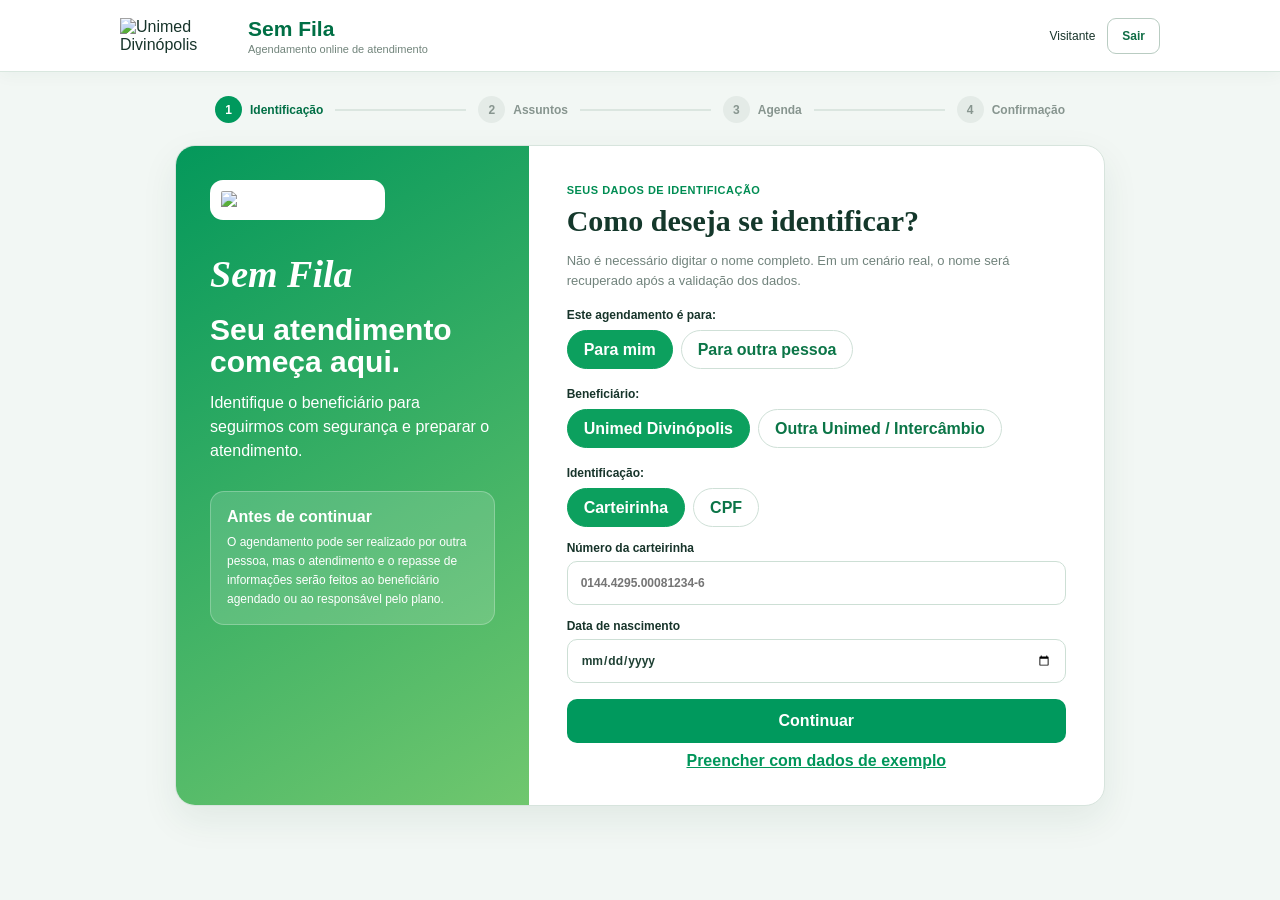
==== commit 5cb9a737: "Add files via upload" ====
--- a/agendamento.html
+++ b/agendamento.html
@@ -6,200 +6,199 @@
   <title>Sem Fila — Agendamento Online</title>
   <link rel="stylesheet" href="styles.css">
 </head>
-<body>
-<div class="app-shell white-app">
+<body class="app-page">
   <header class="app-header">
-    <div class="container app-header-inner">
+    <div class="app-container app-header-inner">
       <a class="app-brand" href="index.html">
-        <img src="assets/unimed-divinopolis-logo.png" alt="Unimed Divinópolis">
-        <div>
-          <strong>Sem Fila</strong>
-          <small>Agendamento online de atendimento</small>
-        </div>
+        <img src="assets/unimed-logo.png" alt="Unimed Divinópolis">
+        <div><strong>Sem Fila</strong><small>Agendamento online de atendimento</small></div>
       </a>
-      <div class="user-actions">
-        <span class="user-name" id="headerUser">Visitante</span>
-        <button id="logoutBtn" type="button">Sair</button>
+      <div class="app-header-actions">
+        <button id="myBookingsTop" type="button" class="header-link">Meus agendamentos</button>
+        <span id="headerUser">Visitante</span>
+        <button id="logoutBtn" type="button" class="header-outline">Sair</button>
       </div>
     </div>
   </header>
 
-  <main class="app-main linear-main">
-    <div class="journey-bar compact-journey"><span class="active">1. Identificação</span><span>2. Assuntos</span><span>3. Agenda</span><span>4. Confirmação</span></div>
+  <main class="app-container app-main">
+    <div class="app-progress" id="appProgress">
+      <div class="progress-step active"><span>1</span><b>Identificação</b></div>
+      <div class="progress-connector"></div>
+      <div class="progress-step"><span>2</span><b>Assuntos</b></div>
+      <div class="progress-connector"></div>
+      <div class="progress-step"><span>3</span><b>Agenda</b></div>
+      <div class="progress-connector"></div>
+      <div class="progress-step"><span>4</span><b>Confirmação</b></div>
+    </div>
 
     <section class="screen active" id="screen-identification">
-      <div class="login-wrap compact-login login-entry-correct">
-        <div class="login-brand light-brand refined-brand entry-brand">
-          <img src="assets/unimed-divinopolis-logo.png" alt="Unimed Divinópolis">
-          <div class="semfila light-title">Sem Fila</div>
-          <p>Agendamento online com identidade visual da Unimed Divinópolis.</p>
-          <div class="brand-info-tile"><strong>Importante</strong><span>Você pode agendar para si mesmo, para outro beneficiário e também para intercâmbio de outra Unimed.</span></div>
-        </div>
-
-        <div class="panel-card elevated-card entry-card-panel">
-          <span class="screen-kicker" id="identificationKicker">SEUS DADOS DE IDENTIFICAÇÃO</span>
+      <div class="entry-shell">
+        <aside class="entry-brand-panel">
+          <img src="assets/unimed-logo.png" alt="Unimed Divinópolis">
+          <div class="entry-sem-fila">Sem Fila</div>
+          <h1>Seu atendimento começa aqui.</h1>
+          <p>Identifique o beneficiário para seguirmos com segurança e preparar o atendimento.</p>
+          <div class="entry-info-card">
+            <b>Antes de continuar</b>
+            <span>O agendamento pode ser realizado por outra pessoa, mas o atendimento e o repasse de informações serão feitos ao beneficiário agendado ou ao responsável pelo plano.</span>
+          </div>
+        </aside>
+
+        <div class="entry-form-panel">
+          <span class="eyebrow">SEUS DADOS DE IDENTIFICAÇÃO</span>
           <h2>Como deseja se identificar?</h2>
-          <p class="screen-help">Não é necessário digitar o nome completo. Em um cenário real, o nome será recuperado após a validação dos dados.</p>
-
-          <div class="mini-group">
-            <label class="mini-label">Este agendamento é para:</label>
-            <div class="pill-row" id="recipientRow">
-              <button type="button" class="choice-pill selected" data-recipient="self">Para mim</button>
-              <button type="button" class="choice-pill" data-recipient="other">Para outra pessoa</button>
+          <p class="muted">Não é necessário digitar o nome completo. Em um cenário real, o nome será recuperado após a validação dos dados.</p>
+
+          <div class="form-section">
+            <label class="group-label">Este agendamento é para:</label>
+            <div class="segmented" id="recipientRow">
+              <button type="button" class="segmented-btn selected" data-recipient="self">Para mim</button>
+              <button type="button" class="segmented-btn" data-recipient="other">Para outra pessoa</button>
             </div>
           </div>
 
-          <div class="mini-group">
-            <label class="mini-label">Origem do beneficiário:</label>
-            <div class="pill-row" id="originRow">
-              <button type="button" class="choice-pill selected" data-origin="local">Unimed Divinópolis</button>
-              <button type="button" class="choice-pill" data-origin="interchange">Outra Unimed</button>
+          <div class="form-section">
+            <label class="group-label">Beneficiário:</label>
+            <div class="segmented" id="originRow">
+              <button type="button" class="segmented-btn selected" data-origin="local">Unimed Divinópolis</button>
+              <button type="button" class="segmented-btn" data-origin="interchange">Outra Unimed / Intercâmbio</button>
             </div>
           </div>
 
-          <div class="id-tabs" role="tablist">
-            <button class="id-tab active" data-method="card" type="button">Carteirinha</button>
-            <button class="id-tab" data-method="cpf" type="button">CPF</button>
-          </div>
-
-          <div id="cardFields" class="id-fields">
-            <label class="field">Número da carteirinha
-              <input id="cardNumber" inputmode="numeric" placeholder="0144.4295.00081234-6" autocomplete="off">
-            </label>
-          </div>
-
-          <div id="cpfFields" class="id-fields hidden">
-            <label class="field">CPF
-              <input id="cpfNumber" inputmode="numeric" placeholder="000.000.000-00" autocomplete="off">
-            </label>
-          </div>
-
-          <div id="originUnimedFields" class="id-fields hidden">
-            <label class="field">Unimed de origem
-              <input id="originUnimed" type="text" placeholder="Ex.: Unimed BH" autocomplete="off">
-            </label>
-          </div>
-
+          <div class="form-section">
+            <label class="group-label">Identificação:</label>
+            <div class="segmented compact-segmented" id="methodRow">
+              <button class="segmented-btn selected" data-method="card" type="button">Carteirinha</button>
+              <button class="segmented-btn" data-method="cpf" type="button">CPF</button>
+            </div>
+          </div>
+
+          <label class="field" id="cardField">Número da carteirinha
+            <input id="cardNumber" inputmode="numeric" placeholder="0144.4295.00081234-6" autocomplete="off">
+          </label>
+          <label class="field hidden" id="cpfField">CPF
+            <input id="cpfNumber" inputmode="numeric" placeholder="000.000.000-00" autocomplete="off">
+          </label>
+          <label class="field hidden" id="originUnimedField">Unimed de origem
+            <input id="originUnimed" type="text" placeholder="Ex.: Unimed BH" autocomplete="off">
+          </label>
           <label class="field">Data de nascimento
             <input id="birthDate" type="date">
           </label>
 
-          <div class="lgpd-box" id="lgpdBox">
-            Agendamentos em nome de terceiros são permitidos para organizar o atendimento. Entretanto, informações do plano e atendimento presencial deverão ser fornecidos apenas ao titular do plano ou responsável autorizado, com documentação e carteirinha.
-          </div>
-
-          <button class="btn btn-primary full-btn" id="loginBtn">Continuar</button>
-          <button class="link-btn" id="demoBtn" type="button">Preencher com dados de exemplo</button>
-          <p class="helper centered-helper">Ambiente demonstrativo: os dados servem apenas para simular o fluxo.</p>
+          <div class="third-party-alert hidden" id="thirdPartyAlert">
+            <b>Agendamento realizado por terceiro</b>
+            <p>O agendamento pode ser feito por outra pessoa. Porém, o atendimento presencial e o fornecimento de informações serão realizados diretamente ao <strong>beneficiário agendado</strong> ou ao <strong>responsável pelo plano</strong>. No atendimento, será necessária a apresentação de documento de identificação e carteirinha.</p>
+            <label class="consent-line"><input type="checkbox" id="lgpdConsent"> <span>Li e estou ciente das condições de atendimento e acesso às informações.</span></label>
+          </div>
+
+          <div class="minor-alert hidden" id="minorAlert">
+            <b>Beneficiário menor de idade</b>
+            <span>O atendimento deverá ocorrer com o responsável pelo plano ou responsável autorizado, com a documentação necessária.</span>
+          </div>
+
+          <button class="primary-btn full" id="loginBtn" type="button">Continuar</button>
+          <button class="demo-link" id="demoBtn" type="button">Preencher com dados de exemplo</button>
         </div>
       </div>
     </section>
 
     <section class="screen" id="screen-service">
-      <div class="panel-card elevated-card service-card-better">
-        <div class="schedule-title"><small>ETAPA 2 DE 4</small><h1>Selecione o assunto do atendimento</h1><p>Escolha o primeiro assunto principal. Depois, se desejar, adicione um segundo assunto no mesmo atendimento para reservar mais tempo.</p></div>
-        <div class="progress"><span class="on"></span><span class="on"></span><span></span><span></span></div>
-
-        <aside class="iva-tip" id="boletoTip">
-          <div><strong>Precisa apenas da 2ª via do boleto?</strong><span>Não é necessário ocupar um horário. A IVA já resolve esse caso no portal.</span></div>
-          <a href="https://www.unimed.coop.br/site/web/divinopolis" target="_blank" rel="noopener">Abrir IVA ↗</a>
-        </aside>
-        <aside class="interchange-routing hidden" id="interchangeRouting">
-          <strong>Beneficiário de intercâmbio</strong>
-          <span>Para intercâmbio, o fluxo exibe apenas assuntos compatíveis com esse tipo de atendimento.</span>
-        </aside>
-
-        <div class="option-grid" id="serviceOptions"></div>
-
-        <label class="field">Motivo específico do primeiro assunto
-          <select id="reasonSelect"><option value="">Escolha primeiro um assunto</option></select>
+      <div class="content-card wide-card">
+        <div class="screen-head">
+          <span class="eyebrow">ASSUNTOS DO ATENDIMENTO</span>
+          <h2>O que você precisa resolver?</h2>
+          <p class="muted">Nossos guichês atendem os assuntos de forma geral. Selecione o que precisa tratar para reservarmos o tempo adequado.</p>
+        </div>
+
+        <div class="digital-route" id="boletoTip">
+          <div><b>Precisa apenas da 2ª via do boleto?</b><span>Esse serviço já pode ser resolvido pela IVA e não precisa ocupar um horário da agenda.</span></div>
+          <a href="https://www.unimed.coop.br/site/web/divinopolis" target="_blank" rel="noopener">Resolver pela IVA ↗</a>
+        </div>
+        <div class="interchange-route hidden" id="interchangeRouting"><b>Intercâmbio</b><span>O protótipo apresenta apenas assuntos compatíveis com atendimento a beneficiários de outra Unimed.</span></div>
+
+        <h3 class="section-title">1º assunto</h3>
+        <div class="service-grid" id="serviceOptions"></div>
+        <label class="field">Motivo específico
+          <select id="reasonSelect"><option value="">Selecione primeiro um assunto</option></select>
         </label>
 
-        <div id="paymentArea" class="payment-area hidden">
-          <span class="input-label">Se houver negociação, como pretende realizar o pagamento?</span>
-          <div class="payment-grid">
-            <button type="button" class="payment-option" data-payment="Boleto"><span>▤</span><strong>Boleto</strong><small>Preferência para adiantar o processo</small></button>
-            <button type="button" class="payment-option" data-payment="Cartão"><span>▣</span><strong>Cartão</strong><small>Preferência para adiantar o processo</small></button>
-          </div>
-        </div>
-
-        <div class="extra-service-box">
-          <span class="input-label">Deseja tratar outro assunto neste mesmo atendimento?</span>
-          <div class="pill-row" id="extraChoiceRow">
-            <button type="button" class="choice-pill selected" data-extra="no">Não, apenas este</button>
-            <button type="button" class="choice-pill" data-extra="yes">Sim, adicionar outro</button>
-          </div>
-
-          <div id="extraServiceArea" class="hidden extra-form-grid">
-            <label class="field">Segundo assunto
+        <div class="payment-area hidden" id="paymentArea">
+          <label class="group-label">Em caso de negociação, como pretende pagar?</label>
+          <div class="payment-options">
+            <button class="payment-btn" data-payment="Boleto" type="button"><span>▤</span><b>Boleto</b><small>Preferência para adiantar o processo</small></button>
+            <button class="payment-btn" data-payment="Cartão" type="button"><span>▣</span><b>Cartão</b><small>Preferência para adiantar o processo</small></button>
+          </div>
+        </div>
+
+        <div class="extra-service-panel">
+          <div class="extra-title"><div><span class="eyebrow">TEM MAIS ALGUMA DEMANDA?</span><h3>Deseja incluir outro assunto neste mesmo atendimento?</h3></div><div class="duration-badge"><span>Tempo reservado</span><b id="durationBadge">40 min</b></div></div>
+          <div class="segmented" id="extraChoiceRow">
+            <button class="segmented-btn selected" data-extra="no" type="button">Não, apenas este</button>
+            <button class="segmented-btn" data-extra="yes" type="button">Sim, adicionar outro assunto</button>
+          </div>
+          <div class="second-service hidden" id="extraServiceArea">
+            <h3 class="section-title">2º assunto</h3>
+            <label class="field">Assunto
               <select id="extraServiceSelect"><option value="">Selecione o segundo assunto</option></select>
             </label>
-            <label class="field">Motivo específico do segundo assunto
-              <select id="extraReasonSelect"><option value="">Escolha o segundo motivo</option></select>
+            <label class="field">Motivo específico
+              <select id="extraReasonSelect"><option value="">Selecione o motivo</option></select>
             </label>
           </div>
         </div>
 
-        <div class="duration-hint" id="durationHint">Tempo estimado do atendimento: 40 minutos</div>
-
-        <div class="actions-row"><button class="btn btn-secondary" id="backToId">Voltar</button><button class="btn btn-primary" id="toSchedule" disabled>Continuar</button></div>
+        <div class="step-actions"><button class="secondary-btn" id="backToId" type="button">Voltar</button><button class="primary-btn" id="toSchedule" type="button" disabled>Escolher data e horário</button></div>
       </div>
     </section>
 
     <section class="screen" id="screen-schedule">
-      <div class="panel-card elevated-card">
-        <div class="schedule-title"><small>ETAPA 3 DE 4</small><h1>Escolha data e horário</h1><p>Os horários abaixo consideram o tempo reservado para o atendimento completo.</p></div>
-        <div class="progress"><span class="on"></span><span class="on"></span><span class="on"></span><span></span></div>
-        <div class="duration-hint schedule-duration" id="scheduleDuration"></div>
+      <div class="content-card wide-card">
+        <div class="screen-head schedule-head-row"><div><span class="eyebrow">DATA E HORÁRIO</span><h2>Escolha o melhor horário</h2><p class="muted">A agenda verifica se existe capacidade contínua para todo o tempo reservado.</p></div><div class="duration-badge larger"><span>Tempo reservado</span><b id="scheduleDuration">40 min</b></div></div>
         <div class="date-caption" id="dateCaption"></div>
         <div class="date-strip" id="dateStrip"></div>
-        <div class="slot-box">
+        <div class="slots-panel">
           <div class="slots" id="slots"></div>
-          <div class="legend"><span><i class="dot sel"></i>Selecionado</span><span><i class="dot"></i>Disponível</span><span><i class="dot occ"></i>Ocupado</span></div>
-        </div>
-        <div class="actions-row"><button class="btn btn-secondary" id="backService">Voltar</button><button class="btn btn-primary" id="toReview" disabled>Continuar</button></div>
+          <div class="legend"><span><i class="dot selected-dot"></i>Selecionado</span><span><i class="dot"></i>Disponível</span><span><i class="dot occupied-dot"></i>Ocupado</span></div>
+        </div>
+        <div class="step-actions"><button class="secondary-btn" id="backService" type="button">Voltar</button><button class="primary-btn" id="toReview" type="button" disabled>Revisar agendamento</button></div>
       </div>
     </section>
 
     <section class="screen" id="screen-review">
-      <div class="panel-card elevated-card">
-        <div class="schedule-title"><small>ETAPA 4 DE 4</small><h1>Confira antes de confirmar</h1><p>Revise os dados do atendimento.</p></div>
-        <div class="progress"><span class="on"></span><span class="on"></span><span class="on"></span><span class="on"></span></div>
+      <div class="content-card review-card">
+        <div class="screen-head"><span class="eyebrow">CONFIRMAÇÃO</span><h2>Confira seu agendamento</h2><p class="muted">Revise as informações antes de confirmar.</p></div>
         <div class="summary" id="reviewSummary"></div>
-        <div class="cancel-rule compact-rule"><strong>Cancelamento</strong><span>O cancelamento deverá ser realizado com no mínimo <b>2 horas de antecedência</b>.</span></div>
-        <div class="actions-row"><button class="btn btn-secondary" id="backSchedule">Alterar horário</button><button class="btn btn-primary" id="confirmBtn">Confirmar agendamento</button></div>
+        <div class="attendance-rule"><b>Para o atendimento</b><span>O atendimento e o repasse de informações serão realizados ao beneficiário agendado ou ao responsável pelo plano. Leve documento de identificação e carteirinha.</span></div>
+        <div class="cancel-rule"><b>Cancelamento</b><span>Se precisar cancelar, faça isso com no mínimo <strong>2 horas de antecedência</strong>.</span></div>
+        <div class="step-actions"><button class="secondary-btn" id="backSchedule" type="button">Alterar horário</button><button class="primary-btn" id="confirmBtn" type="button">Confirmar agendamento</button></div>
       </div>
     </section>
 
     <section class="screen" id="screen-success">
-      <div class="panel-card success elevated-card">
-        <div class="success-badge">✓</div>
-        <h2>Agendamento confirmado</h2>
-        <p class="helper">Seu horário foi reservado neste protótipo.</p>
-        <div class="protocol"><small>Protocolo</small><strong id="protocol">—</strong></div>
+      <div class="content-card success-card">
+        <div class="success-check">✓</div>
+        <span class="eyebrow">AGENDAMENTO CONCLUÍDO</span>
+        <h2>Seu horário foi reservado</h2>
+        <p class="muted">Guarde o protocolo e observe as orientações para o atendimento.</p>
+        <div class="protocol-box"><span>Protocolo</span><b id="protocol">—</b></div>
         <div class="summary" id="successSummary"></div>
-        <div class="cancel-rule"><span class="rule-icon">!</span><div><strong>Importante</strong><p>Se precisar cancelar, faça isso com no mínimo <b>2 horas de antecedência</b> do horário agendado.</p></div></div>
-        <div class="actions-row"><button class="btn btn-secondary" id="newSchedule">Novo agendamento</button><button class="btn btn-primary" id="goMy">Meus agendamentos</button></div>
+        <div class="attendance-rule"><b>Importante</b><span>Atendimento e informações somente ao beneficiário agendado ou responsável pelo plano, mediante documentação e carteirinha. Cancelamentos: mínimo de 2 horas de antecedência.</span></div>
+        <div class="step-actions"><button class="secondary-btn" id="newSchedule" type="button">Novo agendamento</button><button class="primary-btn" id="goMy" type="button">Meus agendamentos</button></div>
       </div>
     </section>
 
     <section class="screen" id="screen-my">
-      <div class="panel-card elevated-card">
-        <div class="schedule-title"><small>MINHA AGENDA</small><h1>Meus agendamentos</h1><p>Consulte, reagende ou cancele seus horários. Cancelamentos online são permitidos até 2 horas antes.</p></div>
-        <div id="myAppointments" class="appointments-list"></div>
-        <div class="my-footer-actions"><button class="btn btn-secondary" id="backMyToService">Voltar</button></div>
+      <div class="content-card wide-card">
+        <div class="screen-head"><span class="eyebrow">MINHA AGENDA</span><h2>Meus agendamentos</h2><p class="muted">Consulte e cancele seus horários. O cancelamento online é permitido até 2 horas antes.</p></div>
+        <div class="appointments-list" id="myAppointments"></div>
+        <div class="step-actions single"><button class="secondary-btn" id="backMy" type="button">Voltar</button></div>
       </div>
     </section>
   </main>
 
-  <nav class="bottom-nav">
-    <button data-go="home"><span class="nav-ico">⌂</span>Início</button>
-    <button data-go="schedule"><span class="nav-ico">▣</span>Agendar</button>
-    <button data-go="my"><span class="nav-ico">◷</span>Agenda</button>
-    <a href="painel.html"><span class="nav-ico">▥</span>Painel</a>
-  </nav>
-</div>
-<div class="toast" id="toast"></div>
-<script src="app.js"></script>
+  <div class="app-toast" id="toast"></div>
+  <script src="app.js"></script>
 </body>
 </html>
--- a/styles.css
+++ b/styles.css
@@ -1,1032 +1,15 @@
-:root{
-  --green:#00995d;--green2:#007f4b;--green3:#005b3b;--lime:#b8d94a;--dark:#07120d;--panel:#0d1c14;--panel2:#102219;--line:#294238;--text:#f4f8f6;--muted:#a8beb2;--gold:#c0a259;--danger:#e45e5e;--warn:#f2b84b;--shadow:0 18px 55px rgba(0,0,0,.2)
-}
-*{box-sizing:border-box}html{scroll-behavior:smooth}body{margin:0;background:var(--dark);color:var(--text);font-family:Inter,ui-sans-serif,system-ui,-apple-system,BlinkMacSystemFont,"Segoe UI",sans-serif}a{color:inherit;text-decoration:none}button,input,select{font:inherit}button{cursor:pointer}.hidden{display:none!important}.container{width:min(1180px,calc(100% - 32px));margin:auto}
-
-/* Mock da home atual */
-.official-mock{background:#fff;color:#1d2e26}.prototype-ribbon{background:#073f2d;color:#d8efe4;text-align:center;font-size:11px;padding:6px 14px;letter-spacing:.1px}.container-official{width:min(840px,calc(100% - 28px));margin:auto}.official-header{background:white;box-shadow:0 2px 10px rgba(30,57,45,.12);position:relative;z-index:20}.official-top{height:55px;display:grid;grid-template-columns:145px 1fr 225px 82px;align-items:center;gap:14px}.official-logo img{display:block;width:112px;height:auto;object-fit:contain}.channels-link{font-size:10px;color:#5c6d65}.channels-link::first-letter{color:#a7c933}.official-search{height:34px;border-radius:3px;background:#f6f6f6;color:#a4aaa7;display:flex;align-items:center;gap:10px;padding:0 13px;font-size:9px}.official-login{background:#00995d;color:white;border-radius:4px;text-align:center;padding:8px 10px;font-size:11px;font-weight:800}.official-nav{height:36px;border-top:1px solid #f0f1f0;display:flex;align-items:center;gap:23px;font-size:9px;color:#293a32;white-space:nowrap}.official-nav .nav-right{margin-left:auto;font-weight:800}.official-carousel{position:relative;background:#f5f7f6;min-height:455px;overflow:hidden}.carousel-track{position:relative;height:455px}.carousel-slide{position:absolute;inset:0;opacity:0;pointer-events:none;transition:opacity .5s ease}.carousel-slide.active{opacity:1;pointer-events:auto}.image-slide{display:grid;place-items:center;background:#f5f7f6}.image-slide img{width:100%;height:100%;object-fit:cover;object-position:center}.appointment-slide{background:linear-gradient(115deg,#008e55 0 57%,#b7d746 57% 100%);overflow:hidden}.appointment-slide:after{content:"";position:absolute;width:560px;height:560px;border:3px solid rgba(255,255,255,.2);border-radius:50%;right:-180px;top:-180px;box-shadow:0 0 0 58px rgba(255,255,255,.07),0 0 0 118px rgba(255,255,255,.04)}.appointment-inner{height:455px;display:grid;grid-template-columns:1.06fr .94fr;align-items:center;gap:35px;position:relative;z-index:2}.appointment-copy{color:white;padding-left:14px}.appointment-kicker{display:inline-block;font-size:12px;font-weight:900;letter-spacing:.8px;color:#ddf4a5;margin-bottom:11px}.appointment-copy h1{font-size:42px;line-height:1.05;margin:0 0 16px;font-weight:400;letter-spacing:-1px}.appointment-copy h1 strong{font-weight:900}.appointment-copy p{font-size:18px;line-height:1.45;max-width:560px;margin:0;color:#f3fff8}.appointment-actions{display:flex;align-items:center;gap:14px;margin-top:23px;flex-wrap:wrap}.appointment-cta{display:inline-flex;min-height:46px;align-items:center;padding:0 21px;border-radius:5px;background:white;color:#00764a;font-weight:900;font-size:13px;box-shadow:0 10px 25px rgba(0,0,0,.14)}.appointment-note{font-size:12px;font-weight:700;color:#eaf6ef}.appointment-visual{height:100%;position:relative;display:grid;place-items:center}.visual-ring{position:absolute;border:2px solid rgba(0,94,59,.22);border-radius:50%}.ring-one{width:360px;height:360px}.ring-two{width:470px;height:470px}.calendar-card{position:relative;width:350px;background:white;color:#173127;border-radius:22px;padding:20px;box-shadow:0 25px 60px rgba(0,67,40,.25);transform:rotate(-2deg)}.cal-head{display:flex;justify-content:space-between;align-items:center;font-size:18px;font-weight:900;color:#006c43;margin-bottom:16px}.cal-head b{width:30px;height:30px;display:grid;place-items:center;background:#00995d;color:white;border-radius:50%}.cal-days{display:grid;grid-template-columns:repeat(4,1fr);gap:8px}.cal-days span{border:1px solid #dce7e1;border-radius:10px;padding:8px;text-align:center;font-size:9px;color:#72837b}.cal-days b{font-size:19px;color:#274238}.cal-days .picked{background:#00995d;color:white;border-color:#00995d}.cal-days .picked b{color:white}.cal-times{display:grid;grid-template-columns:repeat(4,1fr);gap:8px;margin-top:12px}.cal-times span{padding:8px 4px;text-align:center;border:1px solid #dce7e1;border-radius:8px;font-size:10px;font-weight:800}.cal-times .picked-time{background:#dff3e8;border-color:#00995d;color:#007449}.cal-ok{margin-top:14px;background:#f3f8f5;color:#557064;border-radius:9px;padding:10px 12px;font-size:10px;font-weight:700}.carousel-arrow{position:absolute;z-index:10;top:50%;transform:translateY(-50%);width:38px;height:38px;border-radius:50%;border:1px solid rgba(66,84,76,.25);background:rgba(255,255,255,.82);color:#66746d;font-size:26px;display:grid;place-items:center}.carousel-arrow.prev{left:14px}.carousel-arrow.next{right:14px}.carousel-dots{position:absolute;z-index:11;bottom:18px;left:50%;transform:translateX(-50%);display:flex;gap:6px}.carousel-dots button{width:8px;height:8px;padding:0;border:0;border-radius:50%;background:rgba(255,255,255,.5);box-shadow:0 0 0 1px rgba(0,0,0,.12)}.carousel-dots button.active{background:#00995d;transform:scale(1.25)}.home-shortcuts{padding:50px 0 35px}.shortcut-intro{text-align:center;margin-bottom:25px}.shortcut-intro h2{color:#006b45;margin:0 0 7px;font-size:28px}.shortcut-intro p{color:#687a71;margin:0}.shortcut-grid{display:grid;grid-template-columns:repeat(4,1fr);gap:14px}.shortcut-card{border:1px solid #dce5e0;border-radius:14px;padding:18px;text-align:center;background:white;box-shadow:0 8px 25px rgba(20,60,40,.05)}.shortcut-card span{width:42px;height:42px;margin:0 auto 10px;border-radius:50%;background:#e6f4ec;color:#008553;display:grid;place-items:center;font-size:18px}.shortcut-card strong{display:block;color:#214235;font-size:13px}.shortcut-card small{display:block;color:#82938a;margin-top:4px;font-size:10px}.shortcut-card.highlighted{border-color:#00995d;background:#f6fffa}.prototype-info{margin-bottom:42px;background:#edf7f2;border:1px solid #d1e8dc;border-radius:14px;padding:18px 20px;display:flex;justify-content:space-between;align-items:center;gap:20px}.prototype-info strong{display:block;color:#006a43;margin-bottom:4px}.prototype-info span{font-size:12px;color:#60766b}.prototype-info a{font-size:12px;font-weight:900;color:#008553;white-space:nowrap}.iva-float{position:fixed;right:28px;bottom:22px;z-index:30;display:flex;align-items:center;gap:8px;background:white;border-radius:999px;padding:7px 9px 7px 7px;color:#53675e;box-shadow:0 10px 30px rgba(0,0,0,.18);font-size:11px}.iva-avatar{width:32px;height:32px;display:grid;place-items:center;border-radius:50%;background:#00995d;color:white;font-size:9px;font-weight:900}.iva-float b{width:32px;height:32px;border-radius:50%;display:grid;place-items:center;background:#18c979;color:white}
+:root{--green:#00995d;--green-dark:#006b44;--green-deep:#004f3d;--green-soft:#eaf7f0;--lime:#b8d94a;--ink:#17342a;--muted:#6f837b;--line:#d9e7df;--page:#f2f7f4;--blue:#0644a4;--warn:#fff7e7;--shadow:0 14px 36px rgba(25,76,54,.08)}
+*{box-sizing:border-box}html{scroll-behavior:smooth}body{margin:0;font-family:Arial,Helvetica,sans-serif;color:var(--ink)}a{text-decoration:none;color:inherit}button,input,select,textarea{font:inherit}.hidden{display:none!important}button{cursor:pointer}.prototype-ribbon{height:20px;background:#004c3b;color:#fff;text-align:center;font-size:10px;line-height:20px}.portal-container{width:min(1230px,calc(100% - 48px));margin:auto}.portal-header{background:#fff;position:relative;z-index:20}.portal-header-row{height:60px;display:grid;grid-template-columns:170px 1fr 335px 122px;gap:22px;align-items:center}.portal-logo img{width:150px;display:block}.channels-link{font-size:13px;color:#3f5249}.channels-link b{color:#a9ca38;font-size:18px}.portal-search{height:40px;background:#f5f5f5;border-radius:4px;color:#9ba49f;display:flex;align-items:center;gap:14px;padding:0 18px;font-size:11px}.portal-login{height:40px;border-radius:4px;background:var(--green);color:#fff;display:flex;align-items:center;justify-content:center;gap:8px;font-weight:800}.portal-nav{height:54px;border-top:1px solid #e8ecea;display:flex;align-items:center;justify-content:space-between;font-size:13px}.portal-nav-left,.portal-nav-right{display:flex;align-items:center;gap:28px}.portal-nav-right{font-size:12px;font-weight:800}.divider-v{width:1px;height:24px;background:#d7dfdb}.portal-carousel{position:relative;width:100%;overflow:hidden;background:#fff}.carousel-track{position:relative;aspect-ratio:3/1;min-height:360px}.carousel-slide{position:absolute;inset:0;opacity:0;pointer-events:none;transition:opacity .45s ease}.carousel-slide.active{opacity:1;pointer-events:auto}.image-slide img{width:100%;height:100%;object-fit:cover;object-position:center;display:block}.carousel-arrow{position:absolute;top:50%;transform:translateY(-50%);width:42px;height:42px;border-radius:50%;border:1px solid #c8d4ce;background:rgba(255,255,255,.78);font-size:28px;color:#365449;z-index:3}.carousel-prev{left:18px}.carousel-next{right:18px}.carousel-dots{position:absolute;left:50%;bottom:14px;transform:translateX(-50%);display:flex;gap:7px;z-index:4}.carousel-dots button{width:9px;height:9px;border-radius:50%;border:1px solid #b9c9c0;background:#fff;padding:0}.carousel-dots button.active{background:var(--green);border-color:var(--green)}.schedule-promo-slide{background:linear-gradient(100deg,#008f59 0 58%,#b6d642 58%);overflow:hidden}.schedule-promo-inner{height:100%;display:grid;grid-template-columns:1.1fr .9fr;align-items:center;gap:50px;position:relative}.schedule-promo-copy{color:#fff}.schedule-kicker{display:block;color:#dfff9d;font-size:14px;font-weight:900;margin-bottom:12px}.schedule-promo-copy h1{font-size:50px;line-height:1.02;margin:0 0 18px;font-weight:400}.schedule-promo-copy h1 strong{font-weight:900}.schedule-promo-copy p{font-size:18px;line-height:1.5;max-width:620px}.schedule-promo-btn{display:inline-flex;align-items:center;min-height:48px;padding:0 22px;background:#fff;color:#007648;border-radius:5px;font-weight:900;margin-top:10px}.schedule-promo-card{width:380px;justify-self:center;background:#fff;border-radius:24px;padding:22px;box-shadow:0 24px 55px rgba(0,78,45,.24);transform:rotate(-1.5deg)}.promo-card-title{display:flex;justify-content:space-between;color:#076f45;font-size:22px;font-weight:900}.promo-card-title b{width:32px;height:32px;border-radius:50%;background:var(--green);color:#fff;display:grid;place-items:center}.promo-service{margin:12px 0;color:#5c7469}.promo-days{display:grid;grid-template-columns:repeat(3,1fr);gap:8px}.promo-days span,.promo-times span{border:1px solid #d8e5de;border-radius:10px;padding:10px;text-align:center}.promo-days .chosen,.promo-times .chosen{background:var(--green-soft);border-color:var(--green);color:#087647}.promo-times{display:grid;grid-template-columns:repeat(3,1fr);gap:8px;margin:12px 0}.schedule-promo-card small{color:#6e8178}.portal-shortcuts{display:grid;grid-template-columns:repeat(4,1fr);gap:34px;padding:52px 0 70px;text-align:center}.portal-shortcut-card{display:flex;flex-direction:column;align-items:center}.shortcut-circle{width:150px;height:150px;border-radius:50%;background:#05a260;color:#fff;display:grid;place-items:center;font-size:68px;box-shadow:0 28px 0 -7px #ffedbc}.portal-shortcut-card h3{font-family:Georgia,serif;font-size:22px;margin:26px 0 10px}.portal-shortcut-card p{font-size:14px;line-height:1.55;min-height:88px;margin:0 0 14px}.portal-shortcut-card a{margin-top:auto;background:#00995d;color:#fff;padding:8px 14px;border-radius:3px;font-size:13px;font-weight:800}.accessibility-stack{position:fixed;right:0;top:245px;z-index:70;display:flex;flex-direction:column;gap:2px;align-items:flex-end}.accessibility-btn{height:44px;border:0;background:#0644a4;color:#fff;display:flex;align-items:center;border-radius:10px 0 0 10px;padding:0 11px;gap:8px;max-width:46px;overflow:hidden;transition:max-width .22s ease}.accessibility-btn:hover,.accessibility-btn:focus{max-width:190px}.access-symbol{font-size:24px;min-width:24px}.access-label{white-space:nowrap;font-size:11px;font-weight:700}.iva-widget{position:fixed;right:26px;bottom:24px;z-index:80}.iva-launch-wrap{display:flex;align-items:flex-end}.iva-character{width:126px;height:118px;object-fit:contain;object-position:right bottom;filter:drop-shadow(0 10px 18px rgba(0,0,0,.13));margin-right:-18px}.iva-launch{display:flex;align-items:center;gap:10px;border:0;background:none;padding:0}.iva-bubble{background:#fff;border-radius:999px;padding:13px 18px;box-shadow:0 8px 24px rgba(35,60,49,.15);font-size:16px;color:#344d44}.iva-launch-circle{width:58px;height:58px;border-radius:50%;display:grid;place-items:center;background:#3dcc68;color:#fff;font-size:24px;box-shadow:0 8px 22px rgba(0,131,72,.26)}.iva-pencil-icon{display:none;background:#f6fbf8;color:#069956;border:1px solid #d9eee1}.iva-launch:hover .iva-chat-icon{display:none}.iva-launch:hover .iva-pencil-icon{display:grid}.iva-chat{position:absolute;right:0;bottom:98px;width:374px;max-height:620px;background:#fff;border-radius:18px;overflow:hidden;box-shadow:0 22px 60px rgba(0,0,0,.22)}.iva-close{position:absolute;top:15px;right:18px;z-index:3;border:0;background:none;color:#fff;font-size:34px}.iva-chat-head{background:linear-gradient(135deg,rgba(0,151,83,.95),rgba(101,210,119,.88));color:#fff;padding:32px 28px 22px;min-height:260px}.iva-chat-head h2{font-size:38px;line-height:1.05;margin:0 0 24px}.iva-chat-head p{font-size:16px;line-height:1.45;margin:0 0 28px}.iva-status{display:flex;gap:11px;align-items:flex-start;font-size:14px;line-height:1.35}.iva-status i{width:8px;height:8px;border-radius:50%;background:#ff2734;margin-top:5px;flex:0 0 auto}.iva-chat-body{background:#fff}.iva-messages{max-height:210px;overflow:auto;padding:16px 26px 8px;display:grid;gap:10px}.chat-message{max-width:82%;border-radius:18px;padding:12px 14px;font-size:14px;line-height:1.4}.chat-message.bot{background:#f0f2f7;color:#132b25;border-top-left-radius:6px}.chat-message.user{justify-self:end;background:#1aae61;color:#fff;border-top-right-radius:6px}.typing-dots{width:52px;border-radius:18px;background:#f0f2f7;padding:9px 14px;color:#8b9298;letter-spacing:2px}.iva-topics{display:flex;flex-wrap:wrap;gap:8px;justify-content:center;padding:4px 20px 10px;max-height:205px;overflow:auto}.iva-topic{border:1px solid #18a54d;background:#fff;color:#159145;border-radius:999px;padding:8px 14px}.iva-topic.featured{background:#e9f8ef;border:2px solid #00a35d;font-weight:800;color:#007a46}.iva-topic.featured small{background:#b7d946;color:#254b1f;border-radius:999px;padding:2px 6px;margin-left:4px}.iva-attachment-list{display:flex;flex-wrap:wrap;gap:5px;padding:0 26px}.attachment-chip{font-size:11px;background:#f2f6f4;border:1px solid #dfe8e3;border-radius:999px;padding:5px 8px;max-width:100%;overflow:hidden;text-overflow:ellipsis;white-space:nowrap}.iva-compose{border-top:1px solid #dfe5e2;padding:10px 22px 14px}.iva-compose textarea{width:100%;border:0;outline:0;resize:none;min-height:42px;max-height:92px;color:#314c42;font-size:15px;padding:9px 4px}.iva-compose textarea::placeholder{color:#8996ac}.iva-tools{display:flex;align-items:center;gap:12px}.iva-tool{width:28px;height:28px;border:0;background:none;color:#00a362;font-size:24px;padding:0}.clip-tool{font-size:20px;transform:rotate(-35deg)}.powered{margin-left:auto;font-size:9px;color:#99a2af}.powered-mark{color:#ec8d11}.iva-send{width:58px;height:58px;border-radius:50%;border:0;background:#bde8cc;color:#fff;font-size:24px;box-shadow:0 8px 24px rgba(9,146,76,.2);transition:.18s}.iva-send.ready{background:linear-gradient(180deg,#3ed16b,#1fac59);transform:scale(1.03)}.emoji-anchor{position:relative}.emoji-picker{position:absolute;bottom:38px;left:0;width:292px;background:#fff;border:1px solid #b9c8ff;box-shadow:0 12px 28px rgba(0,0,0,.18);padding:10px;z-index:5}.emoji-picker-head{font-size:12px;color:#6e7c90;margin-bottom:8px}.emoji-grid{display:grid;grid-template-columns:repeat(6,1fr);gap:5px;max-height:210px;overflow:auto}.emoji-grid button{border:0;background:#fff;font-size:26px;padding:4px}.site-toast{position:fixed;left:50%;bottom:22px;transform:translate(-50%,10px);background:#174033;color:#fff;padding:11px 16px;border-radius:10px;opacity:0;pointer-events:none;z-index:100;transition:.2s}.site-toast.show{opacity:1;transform:translate(-50%,0)}
 
 /* App */
-.app-shell{min-height:100vh;padding-bottom:82px}.app-main{width:min(920px,calc(100% - 28px));margin:0 auto;padding:30px 0 60px}.app-header{background:#086a42;border-bottom:1px solid rgba(255,255,255,.08)}.app-header-inner{height:64px;display:flex;align-items:center;justify-content:space-between}.app-name{display:flex;align-items:center;gap:10px;font-family:Georgia,serif;font-style:italic;font-weight:800}.mini-clock{width:26px;height:26px;border-radius:50%;border:2px solid white;position:relative}.mini-clock:before{content:"";position:absolute;width:2px;height:7px;background:white;left:11px;top:4px}.mini-clock:after{content:"";position:absolute;width:6px;height:2px;background:white;left:11px;top:11px;transform:rotate(30deg);transform-origin:left center}.user-actions{display:flex;align-items:center;gap:10px;font-size:13px}.user-actions button{border:1px solid rgba(255,255,255,.25);background:transparent;color:white;border-radius:9px;padding:8px 12px}.screen{display:none}.screen.active{display:block;animation:fade .2s ease}@keyframes fade{from{opacity:.35;transform:translateY(4px)}to{opacity:1;transform:none}}.panel-card{background:var(--panel);border:1px solid var(--line);border-top:3px solid var(--gold);border-radius:18px;padding:26px;box-shadow:var(--shadow)}.panel-card h1,.panel-card h2{font-family:Georgia,serif;margin-top:0}.intro-card{max-width:690px;margin:50px auto}.screen-kicker{display:block;color:#12b36b;font-size:11px;font-weight:900;letter-spacing:.8px;margin-bottom:6px}.screen-help{color:var(--muted);line-height:1.55;font-size:13px;margin-top:-2px}.recipient-grid{display:grid;grid-template-columns:1fr 1fr;gap:14px;margin-top:24px}.recipient-card{background:#091811;color:white;border:1px solid #315044;border-radius:16px;padding:22px;text-align:left;min-height:145px;transition:.18s}.recipient-card:hover{border-color:#10b86c;transform:translateY(-2px)}.recipient-icon{display:grid;place-items:center;width:42px;height:42px;border-radius:12px;background:rgba(0,153,93,.14);color:#17c879;margin-bottom:13px;font-size:18px}.recipient-card strong{display:block;font-size:18px}.recipient-card small{display:block;color:#9eb9ab;margin-top:6px;line-height:1.45}.privacy-reminder{font-size:11px;color:#70887c;margin:18px 0 0;line-height:1.5}.login-wrap{max-width:520px;margin:30px auto}.compact-login{margin-top:30px}.login-brand{text-align:center;margin-bottom:16px}.semfila{font-family:Georgia,serif;font-style:italic;color:var(--green);font-size:30px}.small-back{background:none;border:0;color:#9ab2a6;padding:0 0 14px;font-size:12px}.id-tabs{display:grid;grid-template-columns:1fr 1fr;background:#07150f;border:1px solid #294238;border-radius:11px;padding:4px;margin:16px 0}.id-tab{border:0;background:transparent;color:#8ba397;border-radius:8px;padding:10px;font-weight:800}.id-tab.active{background:#0b6f46;color:white}.field{display:block;margin-bottom:16px;font-size:13px;font-weight:800}.field input,.field select{display:block;width:100%;margin-top:7px;background:#08150f;color:white;border:1px solid #2b4438;border-radius:11px;padding:13px 14px;outline:none}.field input:focus,.field select:focus{border-color:#0ebd70;box-shadow:0 0 0 3px rgba(14,189,112,.13)}input[type="date"]::-webkit-calendar-picker-indicator{filter:invert(1);opacity:.72}.helper{font-size:11px;color:#789084;line-height:1.5}.centered-helper{text-align:center;margin-top:14px}.full-btn{width:100%}.link-btn{display:block;width:100%;border:0;background:none;color:#00aa66;text-decoration:underline;margin-top:9px}.btn{border:0;border-radius:12px;min-height:46px;padding:0 18px;font-weight:800;display:inline-flex;align-items:center;justify-content:center;gap:8px;transition:.18s}.btn:hover:not(:disabled){transform:translateY(-1px)}.btn-primary{background:var(--green);color:white}.btn-primary:hover:not(:disabled){background:#08a866}.btn-secondary{background:transparent;color:var(--text);border:1px solid #39554a}.btn-secondary:hover:not(:disabled){border-color:#5b7a6c;background:rgba(255,255,255,.025)}.btn:disabled,.cancel:disabled{opacity:.38;cursor:not-allowed;transform:none!important}.welcome-card{background:linear-gradient(135deg,#078149,#119457);border-radius:17px;padding:22px;margin-bottom:16px}.welcome-card small{font-weight:700;color:#d6efe2}.welcome-card h1{font-family:Georgia,serif;margin:5px 0 14px;font-size:26px}.identity-grid{display:grid;grid-template-columns:1fr 1fr;gap:10px}.identity-item{background:rgba(255,255,255,.12);border-radius:10px;padding:10px 12px}.identity-item span{display:block;font-size:10px;color:#c7e6d6;font-weight:800;text-transform:uppercase}.identity-item b{display:block;margin-top:3px;font-size:14px}.quick-grid{display:grid;grid-template-columns:1fr 1fr;gap:12px}.quick-card{text-align:left;background:var(--panel);border:1px solid var(--line);border-radius:16px;padding:18px;color:white;min-height:118px}.quick-card:hover{border-color:#4e7563}.quick-card strong{display:block;margin:9px 0 5px}.quick-card small{color:#9fc1b0}.management-card{display:block;min-height:auto}.management-card strong{margin-top:0}.iconbox{width:44px;height:44px;border-radius:12px;display:grid;place-items:center;background:rgba(0,153,93,.12);color:#20c97a;font-size:20px}.section-label{font-family:Georgia,serif;font-size:18px;margin:26px 0 11px}.empty-box{border:1px dashed #2f4a3d;border-radius:12px;padding:18px;text-align:center;color:#87a596;font-size:13px}.next-card{padding:15px;display:flex;justify-content:space-between;align-items:center;gap:14px}.progress{display:grid;grid-template-columns:repeat(3,1fr);gap:7px;margin:21px 0}.progress span{height:4px;border-radius:4px;background:#31433a}.progress span.on{background:#10aa65}.option-grid{display:grid;grid-template-columns:1fr 1fr;gap:12px}.option{background:#07160f;border:1px solid #2f493b;color:white;border-radius:15px;padding:19px;text-align:left;min-height:138px}.option.selected{border-color:#00c979;box-shadow:0 0 0 2px rgba(0,201,121,.18)}.option .ico{font-size:22px}.option strong{display:block;font-size:16px;margin:12px 0 7px}.option small{color:#9bbbad;line-height:1.5}.divider{border:0;border-top:1px solid #294237;margin:20px 0}.iva-tip{display:flex;justify-content:space-between;align-items:center;gap:18px;background:#10271c;border:1px solid #315343;border-radius:14px;padding:14px 16px;margin-bottom:18px}.iva-tip strong{display:block;font-size:13px;color:#d8f3e5}.iva-tip span{display:block;font-size:11px;color:#8eaa9d;margin-top:3px}.iva-tip a{white-space:nowrap;font-size:11px;font-weight:900;color:#18c77a}.payment-area{padding-top:3px}.input-label{display:block;font-size:13px;font-weight:800;margin-bottom:9px}.payment-grid{display:grid;grid-template-columns:1fr 1fr;gap:10px}.payment-option{border:1px solid #315044;border-radius:12px;background:#08160f;color:white;text-align:left;padding:14px}.payment-option.selected{border-color:#12be70;box-shadow:inset 0 0 0 1px #12be70}.payment-option span{display:inline-grid;place-items:center;width:30px;height:30px;border-radius:8px;background:#0f2a1d;color:#19c879}.payment-option strong{display:block;margin:8px 0 3px}.payment-option small{color:#8da99a;line-height:1.4}.actions-row{display:grid;grid-template-columns:1fr 1fr;gap:12px;margin-top:22px}.schedule-title small{color:#00ad67;font-weight:800}.schedule-title h1{font-family:Georgia,serif;margin:4px 0 3px}.schedule-title p{color:#b5cbbf;margin:0;line-height:1.5;font-size:13px}.date-caption{margin:18px 0 10px;color:#91aa9d;font-size:12px;text-transform:capitalize}.date-strip{display:flex;gap:8px;overflow:auto;padding:3px 0 10px;scrollbar-width:thin}.date-btn{min-width:66px;height:66px;border:1px solid #314a3d;background:#101e17;color:#afc3b8;border-radius:10px}.date-btn b{display:block;font-size:10px}.date-btn strong{display:block;font-size:17px;margin-top:1px}.date-btn small{display:block;font-size:9px;margin-top:1px}.date-btn.selected{background:#079958;border-color:#079958;color:white}.slot-box{border:1px solid #2b4438;border-radius:17px;padding:18px;background:#101e17}.slots{display:grid;grid-template-columns:repeat(6,1fr);gap:8px}.slot{height:39px;border-radius:9px;border:1px solid #385345;background:#0b1811;color:white;font-weight:750;font-size:12px}.slot.selected{border-color:#13bd70;background:rgba(19,189,112,.16);box-shadow:inset 0 0 0 1px #13bd70}.slot.occupied{color:#82978c;text-decoration:line-through;background:#0c1611}.legend{display:flex;gap:18px;flex-wrap:wrap;color:#93aa9e;font-size:10px;margin-top:13px}.dot{display:inline-block;width:8px;height:8px;border-radius:50%;border:1px solid #466456;margin-right:5px}.dot.sel{background:#13bd70;border-color:#13bd70}.dot.occ{background:#263930}.summary{border:1px solid #294238;border-radius:13px;overflow:hidden}.summary-row{display:flex;justify-content:space-between;gap:20px;padding:13px 15px;border-bottom:1px solid #22372e}.summary-row:last-child{border-bottom:0}.summary-row span{font-size:12px;color:#8da699}.summary-row b{text-align:right;font-size:12px}.cancel-rule{display:flex;align-items:flex-start;gap:11px;background:#2a2411;border:1px solid #6b5a26;border-radius:13px;padding:14px 15px;margin-top:18px;color:#f7e7b0}.cancel-rule .rule-icon{width:26px;height:26px;border-radius:50%;background:#d6a62c;color:#201b0c;display:grid;place-items:center;font-weight:900}.cancel-rule strong{display:block;font-size:12px}.cancel-rule p,.cancel-rule span{font-size:11px;margin:2px 0 0;line-height:1.45}.compact-rule{display:block}.success{text-align:center}.success-badge{width:62px;height:62px;border-radius:50%;margin:0 auto 14px;display:grid;place-items:center;background:rgba(16,180,105,.15);border:1px solid #15bd70;color:#18ca79;font-size:30px;font-weight:900}.protocol{max-width:300px;margin:20px auto;border:1px dashed #3c5b4c;background:#08160f;border-radius:12px;padding:12px}.protocol small{display:block;color:#789084}.protocol strong{font-size:18px;letter-spacing:1px}.appointments-list{display:grid;gap:12px;margin-top:20px}.appointment-card{padding:17px}.appointment-top{display:flex;justify-content:space-between;gap:12px;align-items:start}.sector-label{color:#12b56b;font-weight:800}.appointment-card h3{margin:4px 0 6px}.appointment-rule{font-size:10px;color:#85aa98;margin-top:12px}.appointment-rule.closed{color:#d6a85a}.compact-actions{margin-top:12px}.my-footer-actions{margin-top:18px}.bottom-nav{position:fixed;left:0;right:0;bottom:0;height:58px;background:#101c16;border-top:1px solid #2b4036;display:grid;grid-template-columns:repeat(4,1fr);z-index:40}.bottom-nav button,.bottom-nav a{border:0;background:none;color:#9ab0a5;display:flex;flex-direction:column;align-items:center;justify-content:center;font-size:10px}.bottom-nav button:hover,.bottom-nav a:hover{color:#18be72}.nav-ico{font-size:17px;margin-bottom:2px}.toast{position:fixed;right:20px;bottom:84px;background:#10251a;color:white;border:1px solid #396050;padding:12px 16px;border-radius:12px;box-shadow:var(--shadow);opacity:0;transform:translateY(8px);pointer-events:none;transition:.2s;z-index:60}.toast.show{opacity:1;transform:none}.badge{display:inline-flex;padding:4px 8px;border-radius:999px;font-size:10px;font-weight:800}.badge.green{background:#163928;color:#28d486}.badge.red{background:#3a1c1c;color:#ff8f8f}.badge.blue{background:#14334e;color:#8dc9ff}.badge.gray{background:#25322c;color:#aab8b1}
+.app-page{background:var(--page);min-height:100vh}.app-container{width:min(1040px,calc(100% - 36px));margin:auto}.app-header{height:72px;background:#fff;border-bottom:1px solid var(--line);box-shadow:0 4px 15px rgba(33,77,59,.04)}.app-header-inner{height:72px;display:flex;align-items:center;justify-content:space-between}.app-brand{display:flex;align-items:center;gap:16px}.app-brand img{width:112px}.app-brand strong{display:block;color:#006f45;font-size:21px}.app-brand small{display:block;color:#71847b;font-size:11px;margin-top:2px}.app-header-actions{display:flex;align-items:center;gap:12px;font-size:12px}.header-link{display:none;border:0;background:none;color:#007e4b;font-weight:700}.header-link.visible{display:inline}.header-outline{height:36px;padding:0 14px;border-radius:9px;border:1px solid #b9ccc2;background:#fff;color:#0f6d45;font-weight:700}.app-main{padding:24px 0 54px}.app-progress{display:grid;grid-template-columns:auto 1fr auto 1fr auto 1fr auto;align-items:center;margin:0 auto 22px;max-width:850px}.progress-step{display:flex;align-items:center;gap:8px;color:#87958f;font-size:12px}.progress-step span{width:27px;height:27px;border-radius:50%;display:grid;place-items:center;background:#e4ebe7;font-weight:800}.progress-step.active{color:#006f45}.progress-step.active span{background:var(--green);color:#fff}.progress-connector{height:2px;background:#dbe6e0;margin:0 12px}.progress-connector.active{background:#68c796}.screen{display:none}.screen.active{display:block}.entry-shell{display:grid;grid-template-columns:38% 62%;border-radius:20px;overflow:hidden;background:#fff;border:1px solid #d7e4dd;box-shadow:var(--shadow);max-width:930px;margin:auto}.entry-brand-panel{background:linear-gradient(150deg,#04985b,#70c76e);color:#fff;padding:34px;min-height:570px}.entry-brand-panel img{width:150px;background:#fff;padding:11px;border-radius:13px}.entry-sem-fila{font-family:Georgia,serif;font-size:38px;font-style:italic;font-weight:800;margin:32px 0 18px}.entry-brand-panel h1{font-size:30px;line-height:1.05;margin:0 0 14px}.entry-brand-panel p{line-height:1.5;margin:0}.entry-info-card{margin-top:28px;background:rgba(255,255,255,.15);border:1px solid rgba(255,255,255,.25);border-radius:14px;padding:16px}.entry-info-card b{display:block;margin-bottom:6px}.entry-info-card span{font-size:12px;line-height:1.5}.entry-form-panel{padding:34px 38px}.eyebrow{font-size:11px;letter-spacing:.5px;color:#008d53;font-weight:900}.entry-form-panel h2,.screen-head h2,.success-card h2{font-family:Georgia,serif;font-size:30px;margin:6px 0 8px;color:#14382b}.muted{color:#71837c;font-size:13px;line-height:1.5}.form-section{margin:18px 0 0}.group-label{display:block;font-size:12px;font-weight:800;margin-bottom:8px}.segmented{display:flex;gap:8px;flex-wrap:wrap}.segmented-btn{min-height:39px;border-radius:999px;border:1px solid #cfe0d7;background:#fff;color:#0b7547;padding:0 16px;font-weight:800}.segmented-btn.selected{background:#0ca05e;border-color:#0ca05e;color:#fff}.compact-segmented{margin-bottom:4px}.field{display:block;font-size:12px;font-weight:800;margin-top:14px}.field input,.field select{width:100%;height:44px;border:1px solid #cddfd5;border-radius:10px;background:#fff;margin-top:6px;padding:0 13px;color:#1f4134;outline:none}.field input:focus,.field select:focus{border-color:#0ca05e;box-shadow:0 0 0 3px rgba(12,160,94,.1)}.third-party-alert,.minor-alert{margin-top:14px;border-radius:12px;padding:13px 14px;font-size:12px;line-height:1.45}.third-party-alert{background:#fff8e8;border:1px solid #efdca9;color:#6c541c}.third-party-alert b,.minor-alert b{display:block;margin-bottom:4px}.third-party-alert p{margin:0 0 9px}.consent-line{display:flex;gap:7px;align-items:flex-start;font-weight:700}.consent-line input{margin-top:2px}.minor-alert{background:#eef7fb;border:1px solid #cfe3eb;color:#2c5b67}.minor-alert span{display:block}.primary-btn,.secondary-btn{min-height:44px;border-radius:10px;padding:0 18px;font-weight:900}.primary-btn{border:0;background:var(--green);color:#fff}.primary-btn:disabled{opacity:.45;cursor:not-allowed}.secondary-btn{border:1px solid #bdd1c7;background:#fff;color:#17513b}.full{width:100%;margin-top:16px}.demo-link{width:100%;border:0;background:none;color:#00965a;text-decoration:underline;font-weight:800;margin-top:8px}.content-card{background:#fff;border:1px solid #d8e5de;border-radius:18px;padding:28px;box-shadow:var(--shadow);margin:auto}.wide-card{max-width:950px}.review-card,.success-card{max-width:760px}.screen-head{margin-bottom:20px}.screen-head h2{margin-bottom:7px}.digital-route,.interchange-route{display:flex;justify-content:space-between;gap:15px;align-items:center;border-radius:14px;padding:15px 16px;margin-bottom:20px}.digital-route{background:#edf8f2;border:1px solid #cce6d8}.digital-route b,.interchange-route b{display:block;color:#087447}.digital-route span,.interchange-route span{display:block;font-size:12px;color:#657d72;margin-top:3px}.digital-route a{white-space:nowrap;background:#fff;border:1px solid #c8dfd3;border-radius:9px;padding:9px 12px;color:#087447;font-size:12px;font-weight:800}.interchange-route{background:#eef7fb;border:1px solid #cee3ed}.section-title{font-size:14px;margin:20px 0 10px}.service-grid{display:grid;grid-template-columns:repeat(2,1fr);gap:12px}.service-card{min-height:108px;border:1px solid #d6e5dd;background:#fff;border-radius:14px;padding:15px;text-align:left;display:flex;gap:13px;align-items:flex-start;color:#183b2d}.service-card>span{width:38px;height:38px;border-radius:11px;background:#e9f7f0;color:#00995d;display:grid;place-items:center;font-size:19px;flex:0 0 auto}.service-card b{display:block;font-size:15px}.service-card small{display:block;color:#71867d;line-height:1.4;margin-top:5px}.service-card.selected{border-color:#00a060;box-shadow:0 0 0 3px rgba(0,160,96,.10);background:#fbfffd}.payment-area{margin-top:16px}.payment-options{display:grid;grid-template-columns:1fr 1fr;gap:10px}.payment-btn{border:1px solid #d5e4dc;background:#fff;border-radius:13px;padding:14px;text-align:left}.payment-btn span{display:block;color:#00995d;font-size:20px;margin-bottom:5px}.payment-btn b{display:block}.payment-btn small{display:block;color:#70847b;margin-top:3px}.payment-btn.selected{border-color:#00995d;background:#eef9f3}.extra-service-panel{margin-top:24px;padding:18px;border-radius:16px;background:#f7faf8;border:1px solid #e0ebe5}.extra-title{display:flex;justify-content:space-between;gap:20px;align-items:flex-start;margin-bottom:12px}.extra-title h3{margin:5px 0 0;font-size:17px}.duration-badge{min-width:120px;border-radius:12px;background:#e6f6ed;padding:10px 12px;text-align:center;color:#087447}.duration-badge span{display:block;font-size:10px}.duration-badge b{display:block;font-size:21px;margin-top:2px}.duration-badge.larger{min-width:150px}.second-service{margin-top:16px;padding-top:4px}.step-actions{display:flex;gap:10px;margin-top:24px}.step-actions>*{flex:1}.step-actions.single>*{flex:0 0 150px}.schedule-head-row{display:flex;justify-content:space-between;gap:20px;align-items:start}.date-caption{font-size:13px;font-weight:800;color:#41685a;margin-bottom:10px}.date-strip{display:grid;grid-template-columns:repeat(5,1fr);gap:9px;margin-bottom:16px}.date-btn{border:1px solid #d5e3dc;background:#fff;border-radius:12px;padding:10px;color:#25463a}.date-btn b,.date-btn small{display:block;font-size:10px;color:#72877e}.date-btn strong{display:block;font-size:22px;margin:3px 0}.date-btn.selected{background:#00995d;color:#fff;border-color:#00995d}.date-btn.selected b,.date-btn.selected small{color:#e3f8ed}.slots-panel{border:1px solid #d8e5de;border-radius:15px;padding:17px}.slots{display:grid;grid-template-columns:repeat(4,1fr);gap:9px}.slot-btn{min-height:42px;border:1px solid #d2e1d9;background:#fff;border-radius:10px;font-weight:800;color:#23493a}.slot-btn.selected{background:#00995d;color:#fff;border-color:#00995d}.slot-btn.occupied{background:#eef2f0;color:#9aa9a2;text-decoration:line-through}.legend{display:flex;gap:18px;flex-wrap:wrap;font-size:11px;color:#6c8178;margin-top:13px}.dot{display:inline-block;width:9px;height:9px;border-radius:50%;border:1px solid #00a060;background:#fff;margin-right:5px}.selected-dot{background:#00a060}.occupied-dot{background:#aebbb5;border-color:#aebbb5}.summary{border:1px solid #dce8e2;border-radius:13px;overflow:hidden}.summary-row{display:flex;justify-content:space-between;gap:20px;padding:13px 15px;border-bottom:1px solid #e8f0ec}.summary-row:last-child{border-bottom:0}.summary-row span{color:#71857c;font-size:12px}.summary-row b{text-align:right;font-size:12px}.attendance-rule,.cancel-rule{margin-top:14px;border-radius:12px;padding:13px 14px;font-size:12px;line-height:1.45}.attendance-rule{background:#edf8f2;border:1px solid #cce5d7;color:#305b4a}.cancel-rule{background:#fff7e8;border:1px solid #ecd8a4;color:#72591d}.attendance-rule b,.cancel-rule b{display:block;margin-bottom:3px}.success-card{text-align:center}.success-check{width:64px;height:64px;border-radius:50%;display:grid;place-items:center;background:#e6f8ee;color:#00a060;border:1px solid #5bd294;font-size:31px;font-weight:900;margin:0 auto 15px}.protocol-box{max-width:300px;margin:18px auto;border:1px dashed #a9cdbb;border-radius:12px;padding:12px;background:#f8fcfa}.protocol-box span{display:block;font-size:10px;color:#73857c}.protocol-box b{display:block;font-size:19px;color:#006f45;margin-top:3px}.appointments-list{display:grid;gap:12px}.booking-card{display:flex;justify-content:space-between;gap:14px;border:1px solid #d8e5de;border-radius:14px;padding:16px}.booking-card h3{margin:7px 0 4px}.booking-card p,.booking-card small{display:block;color:#71847b;margin:0;line-height:1.45}.booking-status{display:inline-flex;border-radius:999px;background:#e1f6ea;color:#087847;padding:3px 7px;font-size:10px;font-weight:800}.booking-status.cancelled{background:#f5e7e7;color:#9b4545}.empty-state{border:1px dashed #c9d9d1;border-radius:13px;padding:22px;text-align:center;color:#74877e}.app-toast{position:fixed;right:20px;bottom:20px;background:#173b2d;color:#fff;border-radius:10px;padding:11px 15px;opacity:0;transform:translateY(8px);transition:.2s}.app-toast.show{opacity:1;transform:none}
 
 /* Dashboard */
-.dashboard-body{background:#f3f7f5;color:#20352b}.dash-top{background:#086a42;color:white}.dash-top .container{height:70px;display:flex;align-items:center;justify-content:space-between}.brand{display:flex;align-items:center;gap:12px}.brand-mark{width:42px;height:42px;border:2px solid white;border-radius:12px 12px 2px 12px;display:grid;place-items:center;font-weight:900}.brand-copy strong{display:block}.brand-copy small{font-size:10px;opacity:.82}.back-link{font-size:12px;font-weight:800}.dash-wrap{width:min(1180px,calc(100% - 32px));margin:0 auto;padding:32px 0 50px}.dash-heading{display:flex;justify-content:space-between;align-items:end;gap:18px;margin-bottom:20px}.dash-heading h1{margin:0;color:#17372b}.dash-heading p{margin:4px 0 0;color:#70877b;font-size:13px}.dash-filters{display:flex;gap:8px}.dash-filters input,.dash-filters select{height:39px;border:1px solid #cad9d2;border-radius:9px;background:white;padding:0 10px;color:#365046}.kpi-grid{display:grid;grid-template-columns:repeat(4,1fr);gap:12px}.kpi{background:white;border:1px solid #dce8e2;border-radius:14px;padding:16px;box-shadow:0 5px 18px rgba(32,77,57,.04);border-top:3px solid #00995d}.kpi.warn{border-top-color:#e0a82d}.kpi.bad{border-top-color:#d85c5c}.kpi span{display:block;color:#6f847a;font-size:11px}.kpi strong{display:block;font-size:27px;color:#193b2d;margin:5px 0 1px}.kpi small{font-size:10px;color:#8ca097}.dash-grid{display:grid;grid-template-columns:1fr 1fr;gap:14px;margin-top:14px}.dash-card{background:white;border:1px solid #dce8e2;border-radius:15px;padding:18px;box-shadow:0 5px 18px rgba(32,77,57,.04)}.dash-card h3{margin:0;color:#1f4636}.dash-card .sub{font-size:11px;color:#7c9187;margin:4px 0 18px}.bar-chart{display:grid;gap:12px}.bar-row{display:grid;grid-template-columns:130px 1fr 35px;gap:10px;align-items:center;font-size:11px}.bar-track{height:10px;background:#e7efeb;border-radius:999px;overflow:hidden}.bar-fill{height:100%;background:linear-gradient(90deg,#00995d,#22ba76);border-radius:999px}.bar-row b{text-align:right}.status-grid{display:grid;grid-template-columns:1fr 1fr;gap:10px}.status-card{border:1px solid #dbe7e1;border-radius:12px;padding:13px}.status-card span{display:block;color:#6f857a;font-size:11px}.status-card strong{font-size:23px}.status-card .badge.green{background:#ddf5e8;color:#087c4a}.status-card .badge.blue{background:#e0efff;color:#1f66a5}.status-card .badge.red{background:#fde5e5;color:#a43d3d}.status-card .badge.gray{background:#edf0ef;color:#617067}.payment-chart{display:grid;grid-template-columns:170px 1fr;gap:24px;align-items:center}.payment-donut{width:150px;height:150px;border-radius:50%;background:conic-gradient(#00995d 0 calc(var(--boleto)*1%),#9fcf43 calc(var(--boleto)*1%) 100%);display:grid;place-items:center;position:relative}.payment-donut:after{content:"";position:absolute;width:94px;height:94px;border-radius:50%;background:white}.payment-donut div{position:relative;z-index:2;text-align:center}.payment-donut strong{display:block;font-size:28px;color:#1f4636}.payment-donut span{font-size:10px;color:#7c9187}.payment-legend{display:grid;gap:12px}.payment-legend span{font-size:12px;display:flex;align-items:center;gap:8px}.payment-legend b{margin-left:auto}.legend-box{width:12px;height:12px;border-radius:3px}.legend-box.boleto{background:#00995d}.legend-box.cartao{background:#9fcf43}.trend{height:180px;display:flex;align-items:end;gap:8px;padding:12px 4px 0;border-bottom:1px solid #d8e5de}.trend-col{flex:1;display:flex;flex-direction:column;align-items:center;gap:5px;height:100%;justify-content:end}.trend-bar{width:70%;min-width:18px;background:linear-gradient(#1ab36d,#00864e);border-radius:7px 7px 0 0}.trend-col small{font-size:10px;color:#73877c}.table-card{margin-top:14px}.table-wrap{overflow:auto}.dash-table{width:100%;border-collapse:collapse;font-size:11px}.dash-table th{text-align:left;color:#6d8278;padding:10px;border-bottom:1px solid #d9e5df}.dash-table td{padding:11px 10px;border-bottom:1px solid #edf2ef;white-space:nowrap}.dash-table .badge.green{background:#ddf5e8;color:#087c4a}.dash-table .badge.blue{background:#e0efff;color:#1f66a5}.dash-table .badge.red{background:#fde5e5;color:#a43d3d}.dash-table .badge.gray{background:#edf0ef;color:#617067}.note{font-size:10px;color:#71877d;line-height:1.5;margin-top:14px}
+.dashboard-page{background:#f2f7f4}.dashboard-container{width:min(1160px,calc(100% - 36px));margin:auto}.dashboard-header{height:74px;background:#fff;border-bottom:1px solid #d7e5dd}.dashboard-header-inner{height:74px;display:flex;align-items:center;justify-content:space-between}.dashboard-brand{display:flex;align-items:center;gap:16px}.dashboard-brand img{width:115px}.dashboard-brand strong{display:block;color:#006f45;font-size:20px}.dashboard-brand small{display:block;color:#72867c;font-size:11px}.dashboard-header a{color:#007c4b;font-size:12px;font-weight:800}.dashboard-main{padding:28px 0 50px}.dashboard-title-row{display:flex;justify-content:space-between;gap:20px;align-items:end;margin-bottom:20px}.dashboard-title-row h1{font-family:Georgia,serif;font-size:31px;margin:6px 0 6px}.dashboard-title-row p{margin:0;color:#72847c;font-size:13px}.dashboard-filters{display:flex;gap:8px}.dashboard-filters input,.dashboard-filters select{height:40px;border:1px solid #cfded6;border-radius:9px;background:#fff;padding:0 10px;color:#2c4d40}.kpi-grid{display:grid;grid-template-columns:repeat(3,1fr);gap:12px}.kpi-card,.dashboard-card{background:#fff;border:1px solid #d8e5de;border-radius:14px;box-shadow:0 6px 18px rgba(31,75,56,.04)}.kpi-card{padding:16px;border-top:3px solid #00995d}.kpi-card span{display:block;color:#70847a;font-size:11px}.kpi-card strong{display:block;font-size:26px;margin:5px 0 2px;color:#173b2d}.kpi-card small{color:#8a9b93;font-size:10px}.dashboard-grid{display:grid;grid-template-columns:1fr 1fr;gap:14px;margin-top:14px}.dashboard-card{padding:18px}.dashboard-card h3{margin:0 0 4px;color:#173b2d}.dashboard-card>p{margin:0 0 16px;color:#758980;font-size:11px}.bar-chart{display:grid;gap:11px}.bar-row{display:grid;grid-template-columns:110px 1fr 30px 36px;gap:9px;align-items:center;font-size:11px}.bar-row small{text-align:right;color:#82958b}.bar-track{height:10px;background:#e7efeb;border-radius:999px;overflow:hidden}.bar-fill{height:100%;background:linear-gradient(90deg,#00995d,#36bd79);border-radius:999px}.profile-grid{display:grid;grid-template-columns:1fr 1fr;gap:10px}.profile-card{border:1px solid #d8e5de;border-radius:12px;padding:13px}.profile-card span{display:block;color:#74887f;font-size:10px}.profile-card strong{display:block;font-size:24px;margin:4px 0}.profile-card em{display:inline-flex;border-radius:999px;background:#e1f5e9;color:#087847;font-style:normal;font-size:10px;font-weight:800;padding:3px 6px}.capacity-meter{height:16px;background:#e4ece8;border-radius:999px;overflow:hidden}.capacity-meter>div{height:100%;background:linear-gradient(90deg,#00995d,#85ca43)}.capacity-stats{display:grid;grid-template-columns:repeat(3,1fr);gap:8px;margin-top:14px}.capacity-stats div{background:#f7faf8;border-radius:10px;padding:10px}.capacity-stats span{display:block;font-size:9px;color:#778a80}.capacity-stats b{font-size:19px}.capacity-panel p{font-size:10px!important;margin-top:12px!important}.table-card{margin-top:14px}.table-wrap{overflow:auto}.dashboard-table{width:100%;border-collapse:collapse;font-size:11px}.dashboard-table th{text-align:left;color:#6f8379;padding:10px;border-bottom:1px solid #d9e5df}.dashboard-table td{padding:11px 10px;border-bottom:1px solid #edf2ef;white-space:nowrap}.status-pill{display:inline-flex;border-radius:999px;padding:3px 7px;background:#e4f0ff;color:#26669b;font-size:10px;font-weight:800}.status-pill.cancelado{background:#eee;color:#68746e}.status-pill.falta{background:#fde8e8;color:#a34b4b}.status-pill.concluido{background:#e2f5e9;color:#087847}
 
-@media(max-width:980px){.official-top{grid-template-columns:120px 1fr 180px 75px}.official-nav{gap:12px}.appointment-inner{grid-template-columns:1fr}.appointment-visual{display:none}.appointment-copy{padding-left:32px}.kpi-grid{grid-template-columns:repeat(2,1fr)}.slots{grid-template-columns:repeat(4,1fr)}.shortcut-grid{grid-template-columns:repeat(2,1fr)}}
-@media(max-width:720px){.official-top{grid-template-columns:1fr auto}.channels-link,.official-search{display:none}.official-nav{overflow:auto}.official-nav .nav-right{margin-left:0}.official-carousel,.carousel-track,.appointment-inner{height:430px}.appointment-copy{padding:30px}.appointment-copy h1{font-size:37px}.image-slide img{object-position:center}.shortcut-grid{grid-template-columns:1fr 1fr}.prototype-info{align-items:flex-start;flex-direction:column}.recipient-grid,.quick-grid,.option-grid,.identity-grid,.actions-row,.payment-grid{grid-template-columns:1fr}.slots{grid-template-columns:repeat(3,1fr)}.user-actions .user-name{display:none}.app-main{padding-top:20px}.panel-card{padding:20px}.iva-tip{align-items:flex-start;flex-direction:column}.summary-row{flex-direction:column;gap:4px}.summary-row b{text-align:left}.dash-heading{align-items:start;flex-direction:column}.dash-filters{width:100%;flex-wrap:wrap}.kpi-grid{grid-template-columns:repeat(2,1fr)}.dash-grid{grid-template-columns:1fr}.bar-row{grid-template-columns:105px 1fr 30px}.payment-chart{grid-template-columns:1fr}.payment-donut{margin:auto}.appointment-top{flex-direction:column}.iva-float{right:12px;bottom:68px}.iva-float>span:not(.iva-avatar){display:none}}
-@media(max-width:460px){.shortcut-grid{grid-template-columns:1fr}.appointment-copy h1{font-size:32px}.appointment-copy p{font-size:15px}.kpi-grid{grid-template-columns:1fr}.carousel-arrow{width:32px;height:32px}.official-nav{font-size:8px}}
+body.high-contrast{filter:contrast(1.12)}
+@media(max-width:1000px){.portal-header-row{grid-template-columns:150px 1fr 250px 105px}.portal-nav-left{gap:16px}.schedule-promo-copy h1{font-size:40px}.portal-shortcuts{gap:18px}.entry-shell{grid-template-columns:1fr}.entry-brand-panel{min-height:auto}.kpi-grid{grid-template-columns:repeat(2,1fr)}}
+@media(max-width:760px){.prototype-ribbon{display:none}.portal-container{width:min(100% - 24px,1230px)}.portal-header-row{grid-template-columns:1fr auto;height:66px}.channels-link,.portal-search{display:none}.portal-nav{overflow:auto;height:44px}.portal-nav-right{display:none}.portal-carousel .carousel-track{aspect-ratio:1.7/1;min-height:0}.schedule-promo-inner{grid-template-columns:1fr}.schedule-promo-card{display:none}.schedule-promo-copy h1{font-size:34px}.schedule-promo-copy p{font-size:15px}.portal-shortcuts{grid-template-columns:1fr 1fr;padding:36px 0}.iva-widget{right:12px}.iva-character{width:90px;height:85px}.iva-bubble{display:none}.iva-chat{width:min(365px,calc(100vw - 24px));bottom:72px}.accessibility-stack{top:180px}.app-progress{grid-template-columns:repeat(4,1fr);gap:5px}.progress-connector{display:none}.progress-step{justify-content:center}.progress-step b{display:none}.app-header-actions>span{display:none}.entry-form-panel,.entry-brand-panel{padding:24px}.service-grid,.payment-options,.dashboard-grid{grid-template-columns:1fr}.date-strip{grid-template-columns:repeat(3,1fr)}.slots{grid-template-columns:repeat(3,1fr)}.extra-title,.schedule-head-row,.dashboard-title-row{flex-direction:column;align-items:flex-start}.summary-row,.booking-card{flex-direction:column}.summary-row b{text-align:left}.kpi-grid{grid-template-columns:1fr 1fr}.dashboard-filters{width:100%;flex-wrap:wrap}.bar-row{grid-template-columns:85px 1fr 25px 34px}}
+@media(max-width:480px){.portal-shortcuts{grid-template-columns:1fr}.shortcut-circle{width:125px;height:125px}.schedule-promo-copy h1{font-size:29px}.iva-chat-head{min-height:220px}.iva-chat-head h2{font-size:32px}.app-container{width:min(100% - 22px,1040px)}.entry-form-panel,.content-card{padding:20px}.segmented{display:grid;grid-template-columns:1fr}.segmented-btn{width:100%}.date-strip{grid-template-columns:repeat(2,1fr)}.slots{grid-template-columns:repeat(2,1fr)}.step-actions{flex-direction:column}.kpi-grid,.profile-grid{grid-template-columns:1fr}.capacity-stats{grid-template-columns:1fr}.dashboard-filters input,.dashboard-filters select{width:100%}}
 
-
-
-/* ==============================
-   V4 — ajuste visual mais próximo do portal oficial
-   ============================== */
-body{
-  background:#eef4f0;
-  color:#20352b;
-}
-.container{
-  width:min(1180px,calc(100% - 32px));
-  margin:auto;
-}
-.app-shell{
-  min-height:100vh;
-  background:linear-gradient(180deg,#eef5f1 0,#f8fbfa 220px,#edf3f0 100%);
-  color:#20352b;
-  padding-bottom:86px;
-}
-.app-header{
-  position:sticky;
-  top:0;
-  z-index:50;
-  background:#fff;
-  border-bottom:1px solid #d7e5de;
-  box-shadow:0 8px 24px rgba(28,72,51,.08);
-}
-.app-header::before{
-  content:"";
-  display:block;
-  height:6px;
-  background:#00995d;
-}
-.app-header-inner{
-  min-height:72px;
-  display:flex;
-  align-items:center;
-  justify-content:space-between;
-  gap:18px;
-}
-.app-brand{
-  display:flex;
-  align-items:center;
-  gap:14px;
-}
-.app-brand img{
-  width:116px;
-  height:auto;
-  object-fit:contain;
-  display:block;
-}
-.app-brand strong{
-  display:block;
-  color:#0b6c43;
-  font-size:21px;
-}
-.app-brand small{
-  display:block;
-  color:#6e867b;
-  font-size:12px;
-}
-.user-actions{
-  display:flex;
-  align-items:center;
-  gap:10px;
-}
-.user-actions .user-name{
-  font-size:13px;
-  color:#315346;
-  font-weight:700;
-}
-.user-actions button{
-  height:40px;
-  padding:0 16px;
-  border-radius:10px;
-  border:1px solid #cfe0d8;
-  background:#fff;
-  color:#0b6c43;
-  font-weight:800;
-}
-.app-main{
-  width:min(1120px,calc(100% - 28px));
-  margin:0 auto;
-  padding:28px 0 24px;
-}
-.screen{
-  display:none;
-}
-.screen.active{
-  display:block;
-}
-.panel-card,
-.empty-box,
-.slot-box,
-.quick-card,
-.option,
-.recipient-card,
-.management-card{
-  background:#fff;
-  border:1px solid #d8e6df;
-  box-shadow:0 10px 32px rgba(33,71,53,.06);
-}
-.panel-card{
-  border-radius:18px;
-  padding:24px;
-}
-.intro-card{
-  max-width:840px;
-  margin:0 auto;
-}
-.screen-kicker,
-.schedule-title small,
-#recipientLabel,
-.identity-item span{
-  color:#00995d !important;
-  letter-spacing:.4px;
-  font-weight:800;
-}
-.intro-card h1,
-.schedule-title h1,
-.panel-card h2,
-.success h2{
-  color:#17382c;
-  margin-top:6px;
-}
-.screen-help,
-.helper,
-.centered-helper{
-  color:#6d867a;
-}
-.recipient-grid,
-.quick-grid,
-.option-grid,
-.identity-grid,
-.payment-grid{
-  display:grid;
-  gap:14px;
-}
-.recipient-grid{
-  grid-template-columns:1fr 1fr;
-  margin-top:18px;
-}
-.recipient-card{
-  text-align:left;
-  padding:20px;
-  border-radius:16px;
-}
-.recipient-card.selected,
-.quick-card:hover,
-.option.selected,
-.payment-option.selected{
-  border-color:#12ad6c;
-  box-shadow:0 0 0 3px rgba(18,173,108,.12);
-}
-.recipient-icon{
-  width:42px;
-  height:42px;
-  border-radius:12px;
-  display:grid;
-  place-items:center;
-  background:#e9f7f0;
-  color:#00995d;
-  font-size:22px;
-  margin-bottom:10px;
-}
-.privacy-reminder{
-  margin-top:16px;
-  color:#6d867a;
-  font-size:13px;
-}
-.login-wrap{
-  max-width:980px;
-  margin:0 auto;
-  display:grid;
-  grid-template-columns:.95fr 1.05fr;
-  gap:24px;
-  align-items:start;
-}
-.light-brand{
-  background:linear-gradient(135deg,#0b8d57,#6bc166);
-  border-radius:22px;
-  padding:26px;
-  color:#fff;
-  box-shadow:0 16px 42px rgba(12,91,56,.18);
-}
-.light-brand img{
-  width:150px;
-  display:block;
-  margin-bottom:18px;
-  background:#fff;
-  border-radius:14px;
-  padding:10px 12px;
-}
-.light-brand .light-title{
-  font-size:38px;
-  font-weight:900;
-  margin:0 0 8px;
-  font-family:Georgia,serif;
-  font-style:italic;
-}
-.light-brand p{
-  margin:0;
-  line-height:1.55;
-  max-width:420px;
-}
-.small-back{
-  border:0;
-  background:#f0f6f3;
-  color:#2d5646;
-  border-radius:10px;
-  min-height:36px;
-  padding:0 12px;
-  font-weight:700;
-}
-.id-tabs{
-  display:flex;
-  gap:10px;
-  margin:18px 0 14px;
-}
-.id-tab{
-  min-height:42px;
-  padding:0 18px;
-  border-radius:999px;
-  border:1px solid #d6e5dd;
-  background:#fff;
-  color:#416255;
-  font-weight:800;
-}
-.id-tab.active{
-  border-color:#00995d;
-  background:#eaf7f0;
-  color:#0d6f44;
-}
-.field{
-  display:block;
-  color:#2d5043;
-  font-size:13px;
-  font-weight:800;
-  margin-bottom:14px;
-}
-.field input,
-.field select,
-.chatbot-input-row input{
-  width:100%;
-  margin-top:8px;
-  min-height:46px;
-  border-radius:12px;
-  border:1px solid #d2e1da;
-  background:#fff;
-  padding:0 14px;
-  color:#264438;
-  outline:none;
-}
-.field input:focus,
-.field select:focus,
-.chatbot-input-row input:focus{
-  border-color:#12ad6c;
-  box-shadow:0 0 0 3px rgba(18,173,108,.12);
-}
-.link-btn{
-  border:0;
-  background:none;
-  color:#00995d;
-  font-weight:800;
-  text-decoration:underline;
-  margin-top:6px;
-}
-.btn{
-  min-height:46px;
-  border-radius:12px;
-  padding:0 18px;
-  font-weight:900;
-  border:0;
-}
-.btn-primary{
-  background:#00995d;
-  color:#fff;
-}
-.btn-primary:hover:not(:disabled){
-  filter:brightness(1.05);
-}
-.btn-secondary{
-  background:#fff;
-  color:#174736;
-  border:1px solid #d0dfd8;
-}
-.btn:disabled{
-  opacity:.45;
-  cursor:not-allowed;
-}
-.full-btn{
-  width:100%;
-}
-.welcome-card{
-  background:linear-gradient(135deg,#078b55,#41b16a);
-  color:#fff;
-  border-radius:20px;
-  padding:22px 24px;
-  box-shadow:0 18px 40px rgba(15,104,66,.18);
-}
-.welcome-card small,
-.welcome-card .identity-item span{
-  color:#dff7eb !important;
-}
-.welcome-card h1{
-  margin:6px 0 16px;
-}
-.identity-grid{
-  grid-template-columns:1fr 1fr;
-}
-.identity-item{
-  background:rgba(255,255,255,.18);
-  border-radius:14px;
-  padding:14px;
-}
-.identity-item b{
-  display:block;
-  margin-top:5px;
-}
-.quick-grid{
-  grid-template-columns:1fr 1fr;
-  margin:18px 0 22px;
-}
-.quick-card{
-  display:block;
-  border-radius:16px;
-  padding:18px;
-  color:#19392d;
-}
-.quick-card strong{
-  display:block;
-  margin-top:8px;
-  font-size:18px;
-}
-.quick-card small{
-  display:block;
-  color:#6f857a;
-  margin-top:5px;
-  line-height:1.45;
-}
-.iconbox{
-  width:38px;
-  height:38px;
-  border-radius:12px;
-  display:grid;
-  place-items:center;
-  background:#e8f6ef;
-  color:#00995d;
-  font-size:18px;
-}
-.section-label{
-  margin:18px 0 10px;
-  color:#18382c;
-}
-.empty-box{
-  border-radius:16px;
-  padding:20px;
-  color:#6f857a;
-}
-.management-card{
-  margin-top:8px;
-}
-.schedule-title{
-  margin-bottom:14px;
-}
-.progress{
-  display:flex;
-  gap:8px;
-  margin-bottom:20px;
-}
-.progress span{
-  height:4px;
-  flex:1;
-  border-radius:999px;
-  background:#d6e3dc;
-}
-.progress span.on{
-  background:#12ad6c;
-}
-.iva-tip{
-  display:flex;
-  align-items:center;
-  justify-content:space-between;
-  gap:14px;
-  margin:12px 0 18px;
-  padding:16px;
-  border-radius:16px;
-  background:#eef8f3;
-  border:1px solid #cfe4d9;
-}
-.iva-tip strong{
-  display:block;
-  color:#0c6f44;
-}
-.iva-tip span{
-  color:#698177;
-  font-size:13px;
-  line-height:1.45;
-}
-.iva-tip a{
-  white-space:nowrap;
-  min-height:40px;
-  padding:0 14px;
-  display:inline-flex;
-  align-items:center;
-  border-radius:10px;
-  background:#fff;
-  border:1px solid #cce0d6;
-  color:#0c6f44;
-  font-weight:800;
-}
-.option-grid{
-  grid-template-columns:1fr 1fr;
-}
-.option{
-  border-radius:16px;
-  padding:18px;
-  text-align:left;
-  background:#fff;
-  border:1px solid #d8e6df;
-}
-.option .ico{
-  width:40px;
-  height:40px;
-  border-radius:12px;
-  display:grid;
-  place-items:center;
-  background:#eaf7f0;
-  color:#00995d;
-  font-size:20px;
-  margin-bottom:10px;
-}
-.option strong{
-  display:block;
-  color:#17392d;
-  font-size:18px;
-}
-.option small{
-  display:block;
-  color:#6b8478;
-  margin-top:7px;
-  line-height:1.45;
-}
-.divider{
-  border:0;
-  border-top:1px solid #e2ece7;
-  margin:20px 0;
-}
-.input-label{
-  display:block;
-  color:#2d5043;
-  font-size:13px;
-  font-weight:800;
-  margin-bottom:10px;
-}
-.payment-grid{
-  grid-template-columns:1fr 1fr;
-  margin-top:8px;
-}
-.payment-option{
-  background:#fff;
-  border:1px solid #d8e6df;
-  border-radius:14px;
-  padding:16px;
-  text-align:left;
-}
-.payment-option span{
-  display:inline-grid;
-  place-items:center;
-  width:34px;
-  height:34px;
-  border-radius:10px;
-  background:#e8f6ef;
-  color:#00995d;
-  margin-bottom:9px;
-}
-.payment-option strong{
-  display:block;
-  color:#17392d;
-}
-.payment-option small{
-  display:block;
-  margin-top:4px;
-  color:#6e847a;
-  line-height:1.4;
-}
-.actions-row{
-  display:grid;
-  grid-template-columns:1fr 1fr;
-  gap:12px;
-  margin-top:22px;
-}
-.date-caption{
-  color:#45685a;
-  margin-bottom:10px;
-  font-weight:700;
-}
-.date-strip{
-  display:grid;
-  grid-template-columns:repeat(5,1fr);
-  gap:10px;
-  margin-bottom:16px;
-}
-.date-btn{
-  border:1px solid #d8e6df;
-  background:#fff;
-  border-radius:15px;
-  padding:12px 10px;
-  text-align:center;
-  color:#224338;
-}
-.date-btn b{
-  display:block;
-  font-size:12px;
-  color:#6e857a;
-}
-.date-btn strong{
-  display:block;
-  font-size:24px;
-  line-height:1;
-  margin:4px 0;
-}
-.date-btn small{
-  display:block;
-  color:#6e857a;
-}
-.date-btn.selected{
-  background:#00995d;
-  border-color:#00995d;
-  color:#fff;
-}
-.date-btn.selected b,
-.date-btn.selected small{
-  color:#dff6eb;
-}
-.slot-box{
-  border-radius:18px;
-  padding:18px;
-}
-.slots{
-  display:grid;
-  grid-template-columns:repeat(4,1fr);
-  gap:10px;
-}
-.slot{
-  min-height:46px;
-  border-radius:12px;
-  border:1px solid #d8e6df;
-  background:#fff;
-  color:#224338;
-  font-weight:800;
-}
-.slot.selected{
-  background:#00995d;
-  border-color:#00995d;
-  color:#fff;
-}
-.slot.occupied{
-  background:#eef1f0;
-  color:#90a29b;
-  text-decoration:line-through;
-}
-.legend{
-  display:flex;
-  gap:18px;
-  flex-wrap:wrap;
-  margin-top:14px;
-  font-size:12px;
-  color:#607a6e;
-}
-.dot{
-  display:inline-block;
-  width:10px;
-  height:10px;
-  border-radius:50%;
-  background:#fff;
-  border:1px solid #00995d;
-  margin-right:6px;
-}
-.dot.sel{
-  background:#12ad6c;
-  border-color:#12ad6c;
-}
-.dot.occ{
-  background:#b8c4bf;
-  border-color:#b8c4bf;
-}
-.summary{
-  border:1px solid #dde9e3;
-  border-radius:14px;
-  overflow:hidden;
-  background:#fff;
-}
-.summary-row{
-  display:flex;
-  justify-content:space-between;
-  gap:18px;
-  padding:14px 16px;
-  border-bottom:1px solid #e7f0eb;
-}
-.summary-row:last-child{
-  border-bottom:0;
-}
-.summary-row span{
-  color:#6d867a;
-}
-.summary-row b{
-  color:#16372b;
-}
-.cancel-rule{
-  display:flex;
-  gap:12px;
-  align-items:flex-start;
-  margin-top:16px;
-  background:#fef7e4;
-  border:1px solid #ecd692;
-  color:#6b5310;
-  border-radius:14px;
-  padding:14px 15px;
-}
-.cancel-rule .rule-icon{
-  width:28px;
-  height:28px;
-  border-radius:50%;
-  display:grid;
-  place-items:center;
-  background:#e6b635;
-  color:#fff;
-  font-weight:900;
-}
-.cancel-rule strong{
-  display:block;
-}
-.protocol{
-  max-width:320px;
-  margin:20px auto;
-  border:1px dashed #b7d7c9;
-  background:#f6fbf8;
-  border-radius:14px;
-  padding:14px;
-}
-.protocol small{
-  display:block;
-  color:#70887d;
-}
-.protocol strong{
-  display:block;
-  margin-top:4px;
-  color:#0f6b42;
-  font-size:19px;
-}
-.success{
-  text-align:center;
-}
-.success-badge{
-  width:66px;
-  height:66px;
-  border-radius:50%;
-  margin:0 auto 16px;
-  display:grid;
-  place-items:center;
-  background:#e9f8f0;
-  border:1px solid #18be72;
-  color:#18be72;
-  font-size:32px;
-  font-weight:900;
-}
-.appointments-list{
-  display:grid;
-  gap:14px;
-}
-.appointment-card{
-  background:#fff;
-}
-.sector-label{
-  color:#00995d;
-  font-weight:900;
-}
-.appointment-rule{
-  margin-top:10px;
-  color:#6b8478;
-  font-size:12px;
-}
-.appointment-rule.closed{
-  color:#a67722;
-}
-.badge{
-  display:inline-flex;
-  padding:4px 8px;
-  border-radius:999px;
-  font-size:10px;
-  font-weight:800;
-}
-.badge.green{background:#dff5e9;color:#077a49}
-.badge.red{background:#fde6e6;color:#ae3c3c}
-.badge.blue{background:#e3efff;color:#1f6aa9}
-.badge.gray{background:#eef2f0;color:#617067}
-.bottom-nav{
-  position:fixed;
-  left:0;
-  right:0;
-  bottom:0;
-  height:62px;
-  background:#fff;
-  border-top:1px solid #d9e6df;
-  display:grid;
-  grid-template-columns:repeat(4,1fr);
-  z-index:40;
-  box-shadow:0 -4px 16px rgba(22,63,45,.06);
-}
-.bottom-nav button,
-.bottom-nav a{
-  border:0;
-  background:none;
-  color:#6d8479;
-  display:flex;
-  flex-direction:column;
-  align-items:center;
-  justify-content:center;
-  font-size:10px;
-}
-.bottom-nav button:hover,
-.bottom-nav a:hover{
-  color:#00995d;
-}
-.nav-ico{
-  font-size:17px;
-  margin-bottom:2px;
-}
-.toast{
-  position:fixed;
-  right:18px;
-  bottom:82px;
-  background:#163729;
-  color:#fff;
-  border-radius:12px;
-  padding:12px 16px;
-  box-shadow:0 14px 32px rgba(15,66,45,.22);
-  opacity:0;
-  transform:translateY(8px);
-  pointer-events:none;
-  transition:.2s;
-  z-index:90;
-}
-.toast.show{
-  opacity:1;
-  transform:none;
-}
-
-/* Chatbot mock */
-.chatbot-widget{
-  position:fixed;
-  right:16px;
-  bottom:18px;
-  z-index:80;
-}
-.chatbot-launch{
-  border:0;
-  background:none;
-  display:flex;
-  align-items:flex-end;
-  gap:10px;
-  padding:0;
-}
-.chatbot-bubble-text{
-  background:#fff;
-  color:#425a4f;
-  border-radius:999px;
-  padding:12px 16px;
-  box-shadow:0 8px 20px rgba(22,69,48,.14);
-  font-size:14px;
-}
-.chatbot-launch-avatar{
-  width:42px;
-  height:42px;
-  border-radius:50%;
-  display:grid;
-  place-items:center;
-  background:#0e8f57;
-  color:#fff;
-  font-weight:900;
-  box-shadow:0 8px 20px rgba(22,69,48,.18);
-}
-.chatbot-launch-icon{
-  width:52px;
-  height:52px;
-  border-radius:50%;
-  display:grid;
-  place-items:center;
-  background:#46c665;
-  color:#fff;
-  font-size:22px;
-  box-shadow:0 10px 24px rgba(22,69,48,.18);
-}
-.chatbot-panel{
-  width:min(310px,calc(100vw - 32px));
-  background:#fff;
-  border-radius:22px;
-  overflow:hidden;
-  box-shadow:0 24px 50px rgba(22,69,48,.2);
-  border:1px solid #d7e6de;
-  margin-bottom:12px;
-}
-.chatbot-close{
-  position:absolute;
-  right:14px;
-  top:14px;
-  width:28px;
-  height:28px;
-  border-radius:50%;
-  border:0;
-  background:rgba(255,255,255,.16);
-  color:#fff;
-  font-size:20px;
-}
-.chatbot-header{
-  position:relative;
-  display:flex;
-  gap:12px;
-  padding:18px 18px 20px;
-  background:linear-gradient(135deg,#0d965a,#61c46a);
-  color:#fff;
-}
-.chatbot-header strong{
-  display:block;
-  line-height:1.25;
-  margin-right:26px;
-}
-.chatbot-header small{
-  display:block;
-  margin-top:8px;
-  color:#ebfff2;
-  line-height:1.45;
-}
-.chatbot-avatar{
-  width:44px;
-  height:44px;
-  border-radius:50%;
-  background:#fff;
-  color:#089157;
-  display:grid;
-  place-items:center;
-  font-weight:900;
-  flex:0 0 auto;
-}
-.chatbot-quick-actions{
-  display:flex;
-  flex-wrap:wrap;
-  gap:10px;
-  padding:16px;
-}
-.chat-chip{
-  min-height:38px;
-  border-radius:999px;
-  border:1px solid #81d3a5;
-  background:#fff;
-  color:#0b8b54;
-  padding:0 14px;
-  font-weight:700;
-}
-.chat-chip-primary{
-  background:#eaf7f0;
-  border-color:#12ad6c;
-}
-.chatbot-input-row{
-  display:flex;
-  gap:10px;
-  align-items:center;
-  padding:0 16px 10px;
-}
-.chat-send{
-  flex:0 0 48px;
-  width:48px;
-  height:48px;
-  border-radius:50%;
-  border:0;
-  background:#46c665;
-  color:#fff;
-  font-size:20px;
-  box-shadow:0 8px 20px rgba(22,69,48,.16);
-}
-.chatbot-hint,
-.chatbot-inline-answer{
-  margin:0;
-  padding:0 16px 16px;
-  color:#6e857a;
-  font-size:12px;
-  line-height:1.45;
-}
-.chatbot-inline-answer{
-  padding-top:4px;
-}
-.chatbot-widget.open .chatbot-launch{
-  display:none;
-}
-
-/* Dashboard tweaks */
-.dashboard-body{
-  background:#eff5f2;
-  color:#20352b;
-}
-.dash-top{
-  background:#ffffff;
-  border-bottom:1px solid #d9e6df;
-  box-shadow:0 8px 24px rgba(28,72,51,.08);
-}
-.dash-top::before{
-  content:"";
-  display:block;
-  height:6px;
-  background:#00995d;
-}
-.dash-top .container{
-  height:74px;
-}
-.dash-logo{
-  width:108px;
-  height:auto;
-  display:block;
-}
-.brand-copy strong{
-  color:#146d43;
-  font-size:20px;
-}
-.brand-copy small{
-  color:#6b857a;
-  font-size:11px;
-}
-.back-link{
-  color:#146d43;
-  font-weight:800;
-}
-.dash-card,
-.kpi{
-  background:#fff;
-  border:1px solid #d8e6df;
-}
-.kpi{
-  box-shadow:0 8px 22px rgba(28,72,51,.05);
-}
-.kpi strong,
-.dash-card h3,
-.dash-heading h1{
-  color:#17392d;
-}
-
-@media(max-width:980px){
-  .login-wrap{
-    grid-template-columns:1fr;
-  }
-  .app-header-inner{
-    align-items:flex-start;
-    padding:14px 0;
-  }
-  .date-strip{
-    grid-template-columns:repeat(5, minmax(0,1fr));
-  }
-}
-@media(max-width:720px){
-  .app-header-inner{
-    flex-direction:column;
-    align-items:stretch;
-  }
-  .quick-grid,
-  .option-grid,
-  .recipient-grid,
-  .identity-grid,
-  .payment-grid,
-  .actions-row{
-    grid-template-columns:1fr;
-  }
-  .slots{
-    grid-template-columns:repeat(3,1fr);
-  }
-  .date-strip{
-    grid-template-columns:repeat(3,1fr);
-  }
-}
-@media(max-width:460px){
-  .app-brand img{
-    width:100px;
-  }
-  .light-brand .light-title{
-    font-size:32px;
-  }
-  .chatbot-bubble-text{
-    font-size:13px;
-    padding:10px 14px;
-  }
-}
-
-
-/* V5 — intercâmbio e chatbot guiado */
-.origin-step{margin-top:20px}.origin-grid{display:grid;grid-template-columns:1fr 1fr;gap:14px;margin-top:14px}.origin-card{background:#fff;border:1px solid #d8e6df;border-radius:16px;padding:18px;text-align:left;color:#19392d}.origin-card.selected{border-color:#12ad6c;box-shadow:0 0 0 3px rgba(18,173,108,.12)}.origin-icon{width:40px;height:40px;border-radius:12px;display:grid;place-items:center;background:#e9f7f0;color:#00995d;font-weight:900;font-size:20px;margin-bottom:10px}.origin-card strong{display:block;font-size:17px}.origin-card small{display:block;color:#6d857a;margin-top:5px;line-height:1.4}.interchange-preset{margin-top:12px;padding:11px 13px;border-radius:11px;background:#eef8f3;border:1px solid #cfe4d9;color:#0b7045;font-size:12px;font-weight:800}.interchange-note{display:flex;flex-direction:column;gap:4px;margin:-2px 0 14px;padding:12px 14px;border-radius:12px;background:#f4f8f6;border:1px solid #dbe8e1}.interchange-note strong{color:#0b7045;font-size:12px}.interchange-note span{color:#6d857a;font-size:11px;line-height:1.45}.identity-grid-three{grid-template-columns:repeat(3,1fr)}
-.chatbot-conversation{max-height:210px;overflow:auto;padding:14px 16px 4px;background:#fbfdfc}.bot-message,.user-message{max-width:86%;padding:10px 12px;border-radius:14px;margin:0 0 9px;font-size:12px;line-height:1.45}.bot-message{background:#eef8f3;color:#31594a;border-top-left-radius:5px}.user-message{margin-left:auto;background:#00995d;color:#fff;border-top-right-radius:5px}.chatbot-quick-actions{padding-top:10px}.chatbot-panel{position:relative}.chatbot-header{padding-right:48px}
-@media(max-width:720px){.origin-grid,.identity-grid-three{grid-template-columns:1fr}}
-
-.interchange-routing{display:flex;flex-direction:column;gap:4px;margin:12px 0 18px;padding:15px 16px;border-radius:16px;background:#eef7fb;border:1px solid #cfe3ec;color:#315565}.interchange-routing strong{color:#126c77}.interchange-routing span{font-size:12px;line-height:1.45}.hidden{display:none!important}
-
-
-/* ================= V6 visual refinements ================= */
-.chatbot-launch-wrap{position:relative;display:flex;align-items:flex-end;gap:10px}.chatbot-mascot{width:112px;height:auto;object-fit:contain;filter:drop-shadow(0 8px 18px rgba(14,86,55,.18));margin-right:-10px;pointer-events:none}.chatbot-launch{border:0;background:none;padding:0;display:flex;align-items:center;gap:10px}.chatbot-bubble-text{background:#fff;color:#374f44;border-radius:999px;padding:14px 18px;box-shadow:0 10px 24px rgba(19,79,53,.14);font-size:17px}.chatbot-launch-icon{width:58px;height:58px;border-radius:50%;display:grid;place-items:center;background:linear-gradient(180deg,#5fd86d,#28b15f);color:#fff;font-size:24px;box-shadow:0 10px 24px rgba(19,79,53,.18);transition:.18s}.chatbot-launch .edit-icon{display:none;background:#f4faf7;color:#1d9b59;border:1px solid #d7ece0}.chatbot-launch:hover .chat-icon{display:none}.chatbot-launch:hover .edit-icon{display:grid}.official-chat-header{min-height:112px;display:flex;align-items:flex-end;background:linear-gradient(135deg,#16a05a,#62c96f);padding:18px 18px 18px}.official-chat-header strong{font-size:16px;line-height:1.2}.official-chat-header p{margin:16px 0 0;color:#ebfff2;display:flex;align-items:flex-start;gap:8px;font-size:13px;line-height:1.4}.chat-dot{width:9px;height:9px;border-radius:50%;background:#ff2f38;display:inline-block;flex:0 0 auto;margin-top:5px}.chatbot-stage-chip-wrap{display:flex;justify-content:flex-end;padding:10px 16px 0}.chat-main-chip{min-height:40px;border:0;border-radius:999px;background:#18b35e;color:#fff;padding:0 18px;font-weight:800;box-shadow:0 8px 20px rgba(21,120,72,.12)}.official-conversation{background:#fff;max-height:265px;min-height:220px;padding:14px 16px 10px}.large-bot-message{background:#eef1f7;color:#243b3b;border-radius:18px;border-top-left-radius:6px;font-size:14px;line-height:1.48;max-width:92%;padding:16px}.user-message{background:#14a058;color:#fff;border-radius:16px;border-top-right-radius:6px;max-width:82%;padding:11px 13px;margin-left:auto}.official-chat-input-row{padding:10px 16px 12px}.official-chat-input-row input{font-size:14px}.chatbot-hint{padding:0 16px 14px;color:#7b8b84}.hero-card{display:grid;grid-template-columns:1.15fr .85fr;gap:18px;align-items:stretch;margin-bottom:18px;padding:26px;border-radius:22px;background:linear-gradient(135deg,#0f8f58,#51b96b);color:#fff;box-shadow:0 18px 42px rgba(15,97,62,.18)}.hero-card .screen-kicker{color:#d9ffea!important}.hero-card h1{margin:8px 0 12px;color:#fff;font-size:44px;line-height:1.02}.hero-card p{max-width:640px;color:#eafff3;line-height:1.55}.hero-bullets{margin:18px 0 0;padding:0;list-style:none;display:grid;gap:8px}.hero-bullets li{padding-left:24px;position:relative;color:#eefdf5}.hero-bullets li::before{content:'✓';position:absolute;left:0;top:0;color:#fff;font-weight:900}.hero-sidebox{background:rgba(255,255,255,.14);border:1px solid rgba(255,255,255,.2);border-radius:18px;padding:18px}.hero-side-title{font-size:14px;font-weight:900;letter-spacing:.3px;margin-bottom:12px}.hero-mini-step{display:flex;align-items:center;gap:12px;padding:10px 0;border-top:1px solid rgba(255,255,255,.15)}.hero-mini-step:first-of-type{border-top:0}.hero-mini-step b{width:28px;height:28px;border-radius:50%;display:grid;place-items:center;background:#fff;color:#0d8c56}.hero-mini-step span{color:#f0fff6;line-height:1.35}.enhanced-intro{margin-top:-8px}.refined-cards .recipient-card,.origin-card{min-height:132px;display:flex;flex-direction:column;justify-content:flex-start;transition:.18s}.recipient-strong strong,.origin-card strong{font-size:19px;margin-top:4px;color:#17382c}.recipient-strong small,.origin-card small{margin-top:8px;font-size:14px;color:#6f857a;line-height:1.45}.strong-privacy{margin-top:18px;padding:14px 15px;border-radius:12px;background:#f7faf8;border:1px solid #e0ebe5}.refined-brand{position:sticky;top:88px}.brand-info-tile{margin-top:18px;padding:14px 15px;border-radius:14px;background:rgba(255,255,255,.18);border:1px solid rgba(255,255,255,.22)}.brand-info-tile strong{display:block;margin-bottom:6px}.elevated-card{box-shadow:0 18px 38px rgba(25,86,59,.08)}.journey-bar{display:grid;grid-template-columns:repeat(4,1fr);gap:10px;margin:0 auto 18px;max-width:980px}.journey-bar span{min-height:40px;display:grid;place-items:center;border-radius:999px;background:#fff;border:1px solid #d8e6df;color:#6b857a;font-size:13px;font-weight:800}.journey-bar .active{background:#e9f7f0;border-color:#12ad6c;color:#0d6f44}.refined-welcome{padding:24px}.refined-quick-grid .quick-card{min-height:132px}.option:hover,.origin-card:hover,.recipient-card:hover,.quick-card:hover,.payment-option:hover{transform:translateY(-1px)}.slot-box,.summary,.protocol,.cancel-rule,.iva-tip,.interchange-routing{box-shadow:none}.summary-row b{max-width:55%;text-align:right}.appointments-list .appointment-card{border-radius:16px;border:1px solid #d8e6df;padding:18px}.official-carousel,.shortcut-card,.prototype-info,.official-search,.official-login,.channels-link,.official-nav span{transition:.18s}.shortcut-card:hover,.prototype-info a:hover,.official-login:hover{transform:translateY(-1px)}
-@media(max-width:980px){.hero-card{grid-template-columns:1fr}.refined-brand{position:static}.journey-bar{grid-template-columns:repeat(2,1fr)}.chatbot-mascot{width:98px}}@media(max-width:720px){.hero-card h1{font-size:34px}.journey-bar{grid-template-columns:1fr 1fr}.summary-row{flex-direction:column}.summary-row b{max-width:none;text-align:left}.chatbot-bubble-text{font-size:15px;padding:12px 16px}.chatbot-launch-icon{width:54px;height:54px}.chatbot-mascot{width:86px}}@media(max-width:480px){.journey-bar{grid-template-columns:1fr}.official-conversation{min-height:200px}.chatbot-mascot{width:76px;margin-right:-6px}.chatbot-bubble-text{font-size:14px;padding:12px 14px}}
-
-
-/* ===== V7 corrections based on meeting feedback ===== */
-.real-carousel{min-height:640px}.real-carousel .carousel-track{height:640px}.real-carousel .image-slide img{object-fit:cover}.semfila-banner{padding:18px 0}.semfila-banner-box{display:flex;justify-content:space-between;align-items:center;gap:18px;padding:18px 22px;border-radius:16px;background:#f1fbf5;border:1px solid #d7ece0}.semfila-banner-box small{display:block;font-size:12px;font-weight:800;color:#007b49;margin-bottom:4px}.semfila-banner-box h2{margin:0 0 6px;font-size:28px;color:#0b4f34}.semfila-banner-box p{margin:0;color:#35564a;line-height:1.45}.semfila-main-cta{display:inline-flex;min-height:48px;align-items:center;padding:0 20px;border-radius:8px;background:#00995d;color:#fff;font-weight:900;white-space:nowrap}.links-preview-section{padding:4px 0 34px}.links-preview-image{width:100%;display:block;border-radius:8px}
-
-.official-panel-like{width:375px;max-width:calc(100vw - 20px);padding:0;border-radius:18px;overflow:hidden;background:#fff;box-shadow:0 16px 40px rgba(0,0,0,.22)}.official-close{position:absolute;right:16px;top:10px;z-index:2;border:0;background:transparent;color:#fff;font-size:42px;line-height:1}.official-chat-hero{padding:34px 28px 22px;background:linear-gradient(135deg,rgba(2,152,82,.94),rgba(105,213,122,.86)), url('assets/home-chat-ref.png') center/cover no-repeat;color:#fff}.official-chat-hero h2{font-size:34px;line-height:1.02;margin:0 0 20px;font-weight:700}.official-chat-hero p{font-size:16px;line-height:1.55;margin:0 0 30px}.official-status{display:flex;align-items:flex-start;gap:10px;font-size:14px;line-height:1.45}.red-dot{width:9px;height:9px;border-radius:50%;background:#f92031;display:inline-block;flex:0 0 auto;margin-top:5px}.official-chat-body{padding:22px 22px 18px;background:#fff}.official-chat-prompt{font-size:15px;color:#8590a3;margin-bottom:24px}.official-chat-footer{display:flex;align-items:center;gap:16px;color:#0c9c61;font-size:25px}.official-chat-footer .powered{margin-left:auto;margin-right:6px;font-size:11px;color:#a7adbb}.send-round{width:56px;height:56px;border-radius:50%;border:0;background:linear-gradient(180deg,#4fd56e,#22b25e);color:#fff;font-size:28px;box-shadow:0 10px 22px rgba(11,122,73,.25)}.chatbot-actions{display:grid;grid-template-columns:1fr 1fr;gap:8px;margin-top:18px}.chat-suggestion{min-height:40px;border-radius:999px;border:1px solid #d9ebe1;background:#fff;color:#0d6f44;font-weight:700}
-
-.white-app{background:#eef4f1;color:#173229}.linear-main{padding-top:22px;padding-bottom:100px}.compact-journey{max-width:900px;margin-bottom:20px}.compact-journey span{background:#fff;color:#527064;border-color:#d9e7e0}.compact-journey .active{background:#e7f4ed;color:#0d6f44;border-color:#8ad4ae}.login-entry-correct{display:grid;grid-template-columns:360px minmax(0,420px);gap:20px;justify-content:center;align-items:start}.entry-brand{min-height:430px;background:linear-gradient(160deg,#129e5e,#6ec56e)!important}.entry-card-panel{min-height:430px}.entry-card-panel h2{margin-bottom:8px}.mini-group{margin-bottom:14px}.mini-label{display:block;margin-bottom:7px;font-size:12px;font-weight:800;color:#2f5144}.pill-row{display:flex;gap:10px;flex-wrap:wrap}.choice-pill{min-height:38px;padding:0 16px;border-radius:999px;border:1px solid #d6e9de;background:#fff;color:#0f6f44;font-weight:700}.choice-pill.selected{background:#0d9b5c;color:#fff;border-color:#0d9b5c}.lgpd-box{display:none;margin:14px 0 2px;padding:12px 14px;border-radius:14px;background:#fff7e9;border:1px solid #f0ddb5;color:#785a16;font-size:13px;line-height:1.45}.lgpd-box.visible{display:block}.service-card-better .option-grid{margin-top:8px}.extra-service-box{margin-top:18px;padding:16px;border-radius:16px;background:#f7faf8;border:1px solid #e0ebe5}.extra-form-grid{display:grid;grid-template-columns:1fr;gap:14px;margin-top:14px}.duration-hint{margin-top:16px;padding:14px 16px;border-radius:14px;background:#ebf7f0;color:#0d6f44;font-weight:700;border:1px solid #cde9d9}.schedule-duration{margin-bottom:10px}.progress{grid-template-columns:repeat(4,1fr)}.summary-row{display:flex;justify-content:space-between;gap:16px;align-items:flex-start}.summary-row span{color:#6a8078}.summary-row b{text-align:right}.appointment-card{display:flex;justify-content:space-between;gap:16px;align-items:flex-start}.appointment-main{display:grid;gap:6px}.btn-small{min-height:36px;padding:0 12px}.screen{display:none}.screen.active{display:block}
-
-@media(max-width:980px){.real-carousel{min-height:520px}.real-carousel .carousel-track{height:520px}.login-entry-correct{grid-template-columns:1fr}.entry-brand{min-height:auto}.semfila-banner-box{flex-direction:column;align-items:flex-start}}
-@media(max-width:720px){.real-carousel{min-height:360px}.real-carousel .carousel-track{height:360px}.official-panel-like{width:min(92vw,375px)}.chatbot-actions{grid-template-columns:1fr}.summary-row,.appointment-card{flex-direction:column}.summary-row b{text-align:left}.choice-pill{width:100%;justify-content:center}.pill-row{display:grid;grid-template-columns:1fr}.entry-card-panel,.entry-brand{padding:20px}}
+.portal-shortcuts-snapshot{padding:40px 0 58px}.shortcuts-snapshot-wrap{position:relative}.shortcuts-snapshot-wrap img{width:100%;height:auto;display:block}.shortcut-overlay{position:absolute;bottom:4%;height:15%;border-radius:4px}.shortcut-overlay:hover{outline:3px solid rgba(0,153,93,.22);outline-offset:2px}.shortcut-overlay-1{left:6%;width:20%}.shortcut-overlay-2{left:31.5%;width:20%}.shortcut-overlay-3{left:57.5%;width:20%}.shortcut-overlay-4{left:82%;width:17%}@media(max-width:760px){.portal-shortcuts-snapshot{padding:26px 0 42px}}
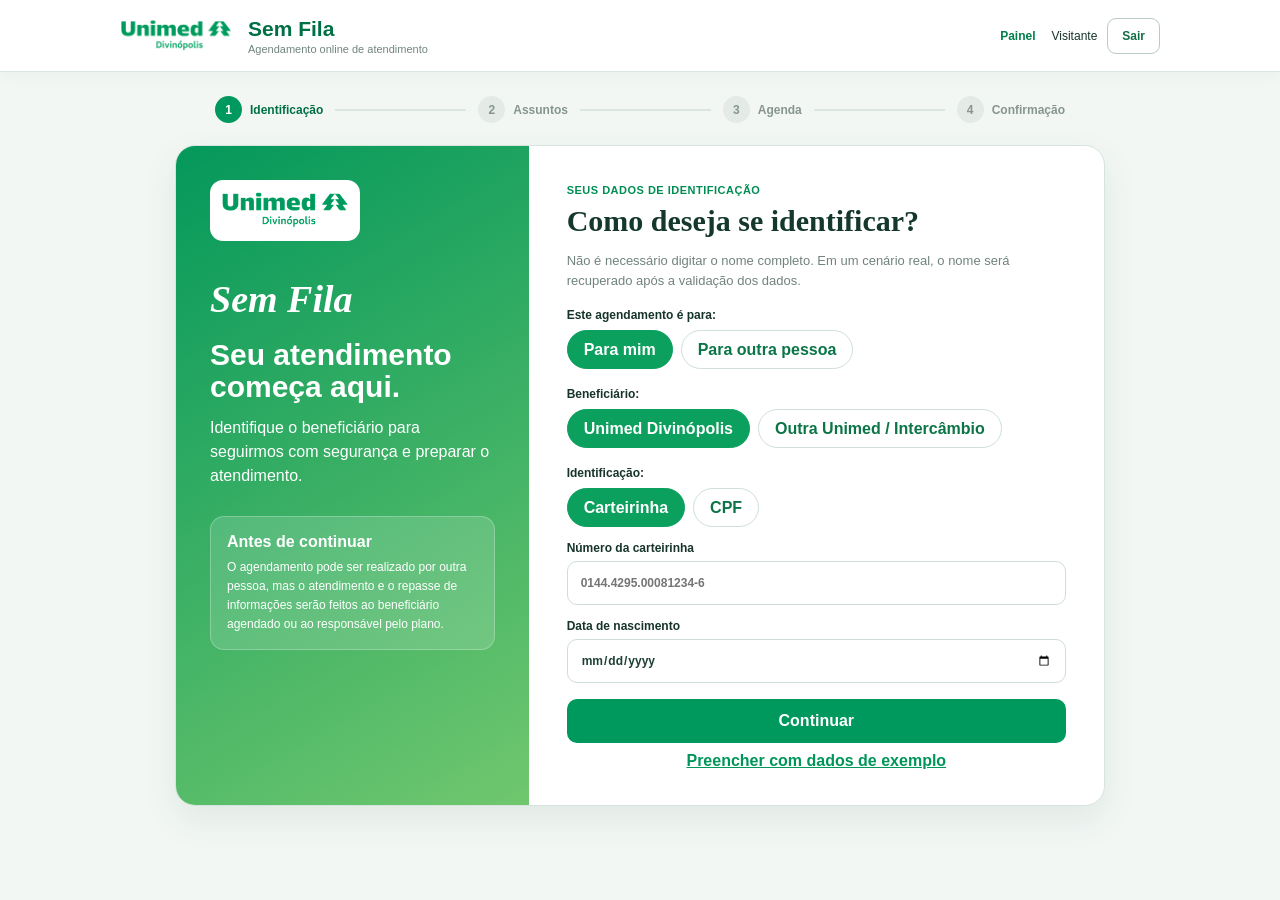
==== commit ba5d012c: "Add files via upload" ====
--- a/agendamento.html
+++ b/agendamento.html
@@ -15,6 +15,7 @@
       </a>
       <div class="app-header-actions">
         <button id="myBookingsTop" type="button" class="header-link">Meus agendamentos</button>
+        <button id="panelTop" type="button" class="header-link visible">Painel</button>
         <span id="headerUser">Visitante</span>
         <button id="logoutBtn" type="button" class="header-outline">Sair</button>
       </div>
@@ -133,7 +134,7 @@
         </div>
 
         <div class="extra-service-panel">
-          <div class="extra-title"><div><span class="eyebrow">TEM MAIS ALGUMA DEMANDA?</span><h3>Deseja incluir outro assunto neste mesmo atendimento?</h3></div><div class="duration-badge"><span>Tempo reservado</span><b id="durationBadge">40 min</b></div></div>
+          <div class="extra-title"><div><span class="eyebrow">TEM MAIS ALGUMA DEMANDA?</span><h3>Deseja incluir outro assunto neste mesmo atendimento?</h3></div><div class="duration-badge"><span>Tempo reservado</span><b id="durationBadge">20 min</b></div></div>
           <div class="segmented" id="extraChoiceRow">
             <button class="segmented-btn selected" data-extra="no" type="button">Não, apenas este</button>
             <button class="segmented-btn" data-extra="yes" type="button">Sim, adicionar outro assunto</button>
@@ -155,7 +156,7 @@
 
     <section class="screen" id="screen-schedule">
       <div class="content-card wide-card">
-        <div class="screen-head schedule-head-row"><div><span class="eyebrow">DATA E HORÁRIO</span><h2>Escolha o melhor horário</h2><p class="muted">A agenda verifica se existe capacidade contínua para todo o tempo reservado.</p></div><div class="duration-badge larger"><span>Tempo reservado</span><b id="scheduleDuration">40 min</b></div></div>
+        <div class="screen-head schedule-head-row"><div><span class="eyebrow">DATA E HORÁRIO</span><h2>Escolha o melhor horário</h2><p class="muted">A agenda verifica se existe capacidade contínua para todo o tempo reservado.</p></div><div class="duration-badge larger"><span>Tempo reservado</span><b id="scheduleDuration">20 min</b></div></div>
         <div class="date-caption" id="dateCaption"></div>
         <div class="date-strip" id="dateStrip"></div>
         <div class="slots-panel">
--- a/styles.css
+++ b/styles.css
@@ -13,3 +13,37 @@
 @media(max-width:480px){.portal-shortcuts{grid-template-columns:1fr}.shortcut-circle{width:125px;height:125px}.schedule-promo-copy h1{font-size:29px}.iva-chat-head{min-height:220px}.iva-chat-head h2{font-size:32px}.app-container{width:min(100% - 22px,1040px)}.entry-form-panel,.content-card{padding:20px}.segmented{display:grid;grid-template-columns:1fr}.segmented-btn{width:100%}.date-strip{grid-template-columns:repeat(2,1fr)}.slots{grid-template-columns:repeat(2,1fr)}.step-actions{flex-direction:column}.kpi-grid,.profile-grid{grid-template-columns:1fr}.capacity-stats{grid-template-columns:1fr}.dashboard-filters input,.dashboard-filters select{width:100%}}
 
 .portal-shortcuts-snapshot{padding:40px 0 58px}.shortcuts-snapshot-wrap{position:relative}.shortcuts-snapshot-wrap img{width:100%;height:auto;display:block}.shortcut-overlay{position:absolute;bottom:4%;height:15%;border-radius:4px}.shortcut-overlay:hover{outline:3px solid rgba(0,153,93,.22);outline-offset:2px}.shortcut-overlay-1{left:6%;width:20%}.shortcut-overlay-2{left:31.5%;width:20%}.shortcut-overlay-3{left:57.5%;width:20%}.shortcut-overlay-4{left:82%;width:17%}@media(max-width:760px){.portal-shortcuts-snapshot{padding:26px 0 42px}}
+
+
+/* v8.1 ajustes */
+.portal-cta-panel{padding:0 0 46px}
+.portal-cta-card{background:#fff;border:1px solid #dbe7e1;border-radius:16px;padding:22px 24px;display:flex;justify-content:space-between;gap:20px;align-items:center;box-shadow:0 8px 22px rgba(22,65,48,.05)}
+.portal-cta-card h2{margin:6px 0 8px;font-family:Georgia,serif;font-size:30px;color:#173b2d}
+.portal-cta-card p{margin:0;color:#6b8077;line-height:1.5}
+.portal-cta-actions{display:flex;gap:10px;flex-wrap:wrap}
+.green-outline{border:1px solid #00995d;color:#00995d;background:#fff;display:inline-flex;align-items:center;justify-content:center;padding:0 18px;min-height:46px;border-radius:10px;font-weight:800}
+.accessibility-stack{right:10px;top:248px;gap:6px}
+.accessibility-btn{height:42px;min-width:42px;max-width:42px;border:1px solid #fff;background:#0644a4;color:#fff;display:flex;flex-direction:row;align-items:center;justify-content:space-between;border-radius:10px 0 0 10px;padding:0 9px 0 12px;gap:10px;overflow:hidden;box-shadow:0 4px 10px rgba(0,0,0,.12);transition:max-width .22s ease,min-width .22s ease}
+.accessibility-btn:hover,.accessibility-btn:focus{max-width:190px;min-width:190px}
+.access-symbol{font-size:24px;line-height:1;min-width:22px;order:2}
+.access-label{white-space:nowrap;font-size:13px;font-weight:700;order:1;opacity:0;transform:translateX(6px);transition:.18s}
+.accessibility-btn:hover .access-label,.accessibility-btn:focus .access-label{opacity:1;transform:none}
+.iva-widget{right:18px;bottom:18px}
+.iva-launch-wrap{gap:10px}
+.iva-character{width:118px;height:112px;margin-right:-8px}
+.iva-launch-circle{background:#fff;color:#1ab25e;border:1px solid #dcebe2;box-shadow:0 8px 22px rgba(0,131,72,.15)}
+.iva-chat-icon{background:linear-gradient(180deg,#3ed16b,#1fac59);color:#fff;border:0}
+.iva-chat{right:0;bottom:88px;width:min(392px,calc(100vw - 24px));max-height:min(700px,78vh);display:flex;flex-direction:column}
+.iva-chat-body{display:flex;flex-direction:column;min-height:0;flex:1}
+.iva-messages{max-height:none;flex:1;overflow:auto;padding:14px 26px 8px}
+.intro-card{max-width:100%;background:linear-gradient(135deg,#39bc63,#63cf78);color:#fff;border-radius:0 0 24px 24px;border-top-left-radius:0;margin:-8px -26px 6px;padding:18px 26px 20px}
+.iva-chat-head{min-height:248px;background:linear-gradient(135deg,rgba(0,151,83,.95),rgba(101,210,119,.88))}
+.iva-topics{padding:4px 20px 12px;max-height:190px}
+.iva-compose{padding:10px 22px 14px}
+.iva-send{width:58px;height:58px;border-radius:50%;border:0;background:#edf7f1;color:#2fb75f;box-shadow:0 8px 24px rgba(9,146,76,.16);transition:.18s}
+.iva-send.ready{background:linear-gradient(180deg,#3ed16b,#1fac59);color:#fff;transform:scale(1.03)}
+.clip-tool{transform:none}
+.header-link.visible{display:inline-flex}
+.app-header-actions{display:flex;align-items:center;gap:10px}
+@media(max-width:900px){.portal-cta-card{flex-direction:column;align-items:flex-start}.portal-cta-card h2{font-size:24px}}
+@media(max-width:760px){.accessibility-stack{top:180px;right:4px}.accessibility-btn:hover,.accessibility-btn:focus{max-width:170px;min-width:170px}.portal-cta-panel{padding-bottom:36px}.portal-cta-card h2{font-size:22px}.iva-chat{bottom:74px;max-height:min(640px,80vh)}.iva-character{width:88px;height:86px}}
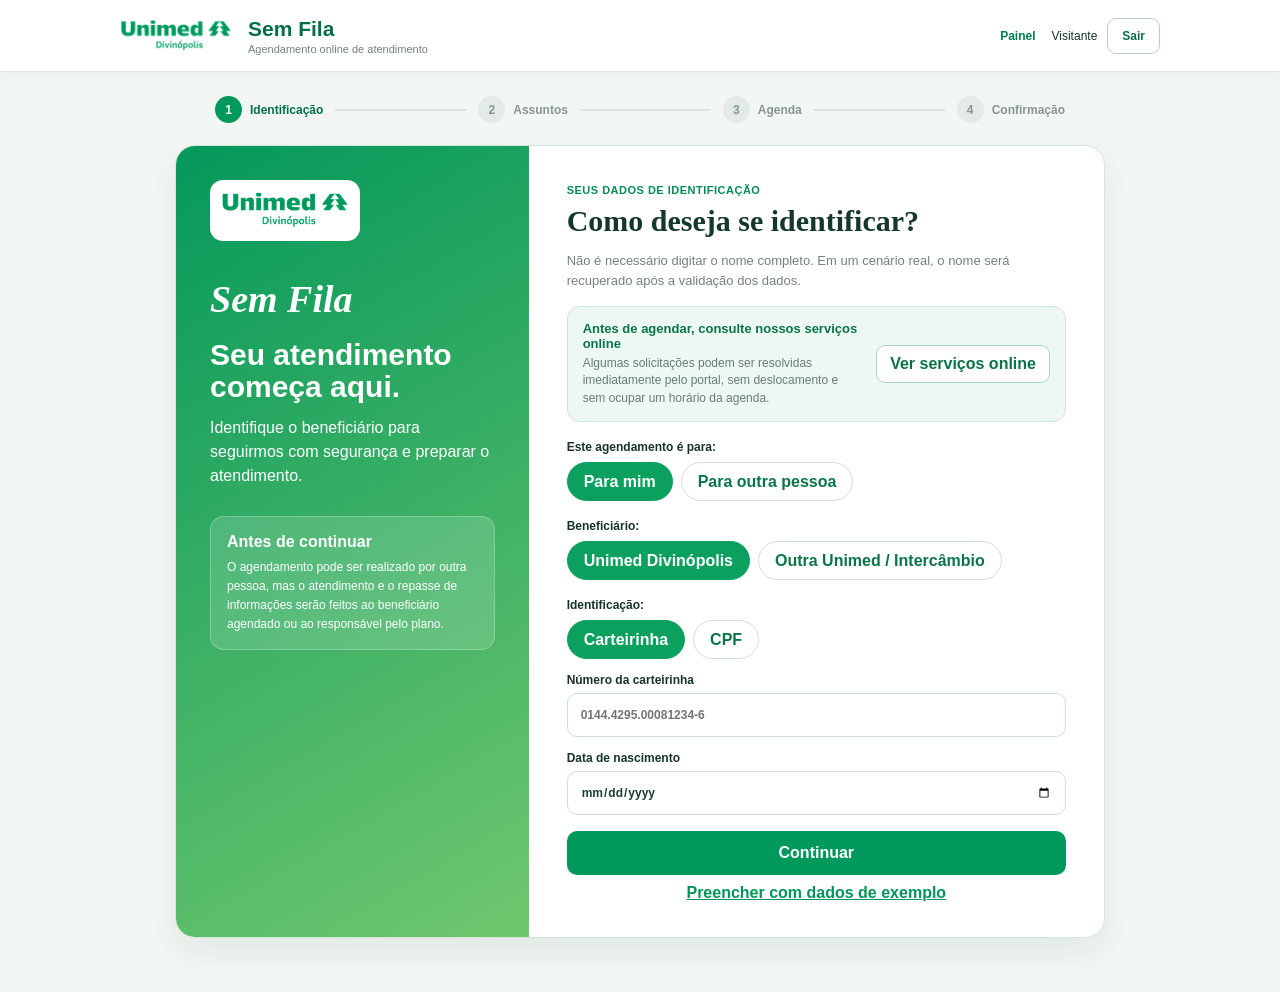
==== commit af98cc41: "Add files via upload" ====
--- a/agendamento.html
+++ b/agendamento.html
@@ -51,6 +51,25 @@
           <h2>Como deseja se identificar?</h2>
           <p class="muted">Não é necessário digitar o nome completo. Em um cenário real, o nome será recuperado após a validação dos dados.</p>
 
+          <div class="online-precheck">
+            <div>
+              <b>Antes de agendar, consulte nossos serviços online</b>
+              <span>Algumas solicitações podem ser resolvidas imediatamente pelo portal, sem deslocamento e sem ocupar um horário da agenda.</span>
+            </div>
+            <button class="online-precheck-btn" id="openOnlineIntro" type="button">Ver serviços online</button>
+          </div>
+
+          <div class="online-services-panel hidden" id="onlineIntroPanel">
+            <div class="online-panel-head">
+              <div>
+                <span class="eyebrow">SERVIÇOS DIGITAIS</span>
+                <h3>Talvez você não precise agendar</h3>
+              </div>
+              <button class="online-close-btn" id="closeOnlineIntro" type="button">Continuar com agendamento</button>
+            </div>
+            <div class="online-services-grid" id="onlineIntroList"></div>
+          </div>
+
           <div class="form-section">
             <label class="group-label">Este agendamento é para:</label>
             <div class="segmented" id="recipientRow">
@@ -113,9 +132,23 @@
           <p class="muted">Nossos guichês atendem os assuntos de forma geral. Selecione o que precisa tratar para reservarmos o tempo adequado.</p>
         </div>
 
-        <div class="digital-route" id="boletoTip">
-          <div><b>Precisa apenas da 2ª via do boleto?</b><span>Esse serviço já pode ser resolvido pela IVA e não precisa ocupar um horário da agenda.</span></div>
-          <a href="https://www.unimed.coop.br/site/web/divinopolis" target="_blank" rel="noopener">Resolver pela IVA ↗</a>
+        <div class="digital-route online-route" id="onlineDigitalTip">
+          <div>
+            <b>Talvez você não precise agendar</b>
+            <span>Antes de reservar um horário, confira se sua solicitação já está disponível nos serviços online da Unimed Divinópolis.</span>
+          </div>
+          <button class="online-route-btn" id="openOnlineService" type="button">Consultar serviços online</button>
+        </div>
+
+        <div class="online-services-panel service-online-panel hidden" id="onlineServicePanel">
+          <div class="online-panel-head">
+            <div>
+              <span class="eyebrow">RESOLVA ONLINE</span>
+              <h3>Serviços que não precisam ocupar a agenda</h3>
+            </div>
+            <button class="online-close-btn" id="closeOnlineService" type="button">Continuar com agendamento</button>
+          </div>
+          <div class="online-services-grid" id="onlineServiceList"></div>
         </div>
         <div class="interchange-route hidden" id="interchangeRouting"><b>Intercâmbio</b><span>O protótipo apresenta apenas assuntos compatíveis com atendimento a beneficiários de outra Unimed.</span></div>
 
--- a/styles.css
+++ b/styles.css
@@ -47,3 +47,572 @@
 .app-header-actions{display:flex;align-items:center;gap:10px}
 @media(max-width:900px){.portal-cta-card{flex-direction:column;align-items:flex-start}.portal-cta-card h2{font-size:24px}}
 @media(max-width:760px){.accessibility-stack{top:180px;right:4px}.accessibility-btn:hover,.accessibility-btn:focus{max-width:170px;min-width:170px}.portal-cta-panel{padding-bottom:36px}.portal-cta-card h2{font-size:22px}.iva-chat{bottom:74px;max-height:min(640px,80vh)}.iva-character{width:88px;height:86px}}
+
+/* v8.2 — botão de envio da IVA conforme referência */
+.iva-send{
+  width:58px;
+  height:58px;
+  border-radius:50%;
+  border:1px solid transparent;
+  background:linear-gradient(180deg,#45d26b,#23b75e);
+  color:#fff;
+  font-size:24px;
+  box-shadow:0 8px 24px rgba(9,146,76,.24);
+  transition:background .18s ease,color .18s ease,border-color .18s ease,
+             transform .18s ease,box-shadow .18s ease;
+}
+.iva-send.ready{
+  background:linear-gradient(180deg,#45d26b,#23b75e);
+  color:#fff;
+  transform:none;
+}
+.iva-send:hover,
+.iva-send:focus-visible,
+.iva-send.ready:hover,
+.iva-send.ready:focus-visible{
+  background:#fff;
+  color:#00995d;
+  border-color:#e0eee6;
+  transform:scale(1.03);
+  box-shadow:0 10px 28px rgba(9,146,76,.18);
+  outline:none;
+}
+
+
+/* v8.3 — botões laterais de acessibilidade conforme referência */
+.accessibility-stack{
+  position:fixed;
+  right:0;
+  top:246px;
+  display:flex;
+  flex-direction:column;
+  gap:4px;
+  z-index:85;
+}
+.accessibility-btn{
+  position:relative;
+  height:42px;
+  width:42px;
+  margin-left:auto;
+  padding:0 10px 0 12px;
+  border:1px solid #ffffff;
+  border-right:0;
+  border-radius:12px 0 0 12px;
+  background:#0644a4;
+  color:#ffffff;
+  box-shadow:0 6px 14px rgba(0,0,0,.16);
+  display:flex;
+  align-items:center;
+  justify-content:flex-end;
+  overflow:hidden;
+  cursor:pointer;
+  transition:width .22s ease, box-shadow .18s ease, background .18s ease;
+}
+.accessibility-btn:hover,
+.accessibility-btn:focus-visible{
+  width:170px;
+  background:#0644a4;
+  box-shadow:0 8px 18px rgba(0,0,0,.2);
+  outline:none;
+}
+.access-label{
+  position:absolute;
+  left:14px;
+  right:44px;
+  white-space:nowrap;
+  text-align:left;
+  font-size:12px;
+  font-weight:700;
+  line-height:1;
+  opacity:0;
+  transition:opacity .15s ease;
+  pointer-events:none;
+}
+.accessibility-btn:hover .access-label,
+.accessibility-btn:focus-visible .access-label{
+  opacity:1;
+}
+.access-symbol{
+  position:relative;
+  z-index:1;
+  width:22px;
+  min-width:22px;
+  height:22px;
+  display:flex;
+  align-items:center;
+  justify-content:center;
+  font-size:22px;
+  line-height:1;
+  margin-left:auto;
+}
+@media (max-width:760px){
+  .accessibility-stack{top:212px;}
+  .accessibility-btn:hover,
+  .accessibility-btn:focus-visible{width:158px;}
+  .access-label{font-size:11px;left:12px;right:42px;}
+}
+
+
+/* v8.4 — botões de acessibilidade usando EXATAMENTE as imagens de referência */
+.accessibility-stack{
+  position:fixed;
+  right:0;
+  top:246px;
+  z-index:85;
+  display:flex;
+  flex-direction:column;
+  align-items:flex-end;
+  gap:2px;
+}
+.accessibility-stack .accessibility-btn{
+  display:block;
+  min-width:0;
+  max-width:none;
+  padding:0;
+  margin:0;
+  border:0;
+  border-radius:0;
+  box-shadow:none;
+  overflow:hidden;
+  background-color:transparent;
+  background-repeat:no-repeat;
+  background-position:right center;
+  cursor:pointer;
+  transition:width .20s ease;
+}
+.accessibility-stack .accessibility-btn::before,
+.accessibility-stack .accessibility-btn::after{
+  content:none !important;
+}
+.accessibility-stack .assistive-image-btn{
+  width:46px;
+  height:48px;
+  background-image:url('assets/btn-recursos-assistivos.png');
+  background-size:158px 48px;
+}
+.accessibility-stack .assistive-image-btn:hover,
+.accessibility-stack .assistive-image-btn:focus-visible{
+  width:158px;
+  outline:none;
+}
+.accessibility-stack .libras-image-btn{
+  width:46px;
+  height:44px;
+  background-image:url('assets/btn-libras.png');
+  background-size:157px 44px;
+}
+.accessibility-stack .libras-image-btn:hover,
+.accessibility-stack .libras-image-btn:focus-visible{
+  width:157px;
+  outline:none;
+}
+@media(max-width:760px){
+  .accessibility-stack{top:210px;}
+}
+
+
+/* v8.5 — chat alinhado ao portal: uma única rolagem e sem cobrir acessibilidade */
+.iva-widget{
+  right:18px;
+  bottom:18px;
+}
+
+/* Quando aberto, o chat deixa uma faixa lateral livre para os botões azuis. */
+.iva-chat{
+  position:fixed;
+  right:54px;
+  bottom:18px;
+  width:370px;
+  height:min(570px, calc(100vh - 36px));
+  max-height:none;
+  display:flex;
+  flex-direction:column;
+  overflow:hidden;
+  border-radius:18px;
+  background:#fff;
+  box-shadow:0 22px 60px rgba(0,0,0,.22);
+}
+
+.iva-chat-head{
+  flex:0 0 auto;
+  min-height:0;
+  padding:28px 28px 22px;
+}
+.iva-chat-head h2{
+  font-size:38px;
+  line-height:1.05;
+  margin:0 0 22px;
+}
+.iva-chat-head p{
+  margin:0 0 24px;
+}
+
+/* Depois que o ChatBot assume, o cabeçalho diminui como no portal oficial. */
+.iva-chat.bot-active .iva-chat-head{
+  padding:24px 26px 16px;
+}
+.iva-chat.bot-active .iva-chat-head h2{
+  font-size:21px;
+  line-height:1.18;
+  margin:0 0 18px;
+}
+.iva-chat.bot-active .iva-status{
+  font-size:13px;
+}
+
+.iva-chat-body{
+  flex:1;
+  min-height:0;
+  display:flex;
+  flex-direction:column;
+  background:#fff;
+}
+
+/* ÚNICA barra de rolagem da conversa:
+   mensagens + respostas + opções + anexos. */
+.iva-scroll{
+  flex:1;
+  min-height:0;
+  overflow-y:auto;
+  overflow-x:hidden;
+  scrollbar-width:thin;
+  scrollbar-color:#9aa19e transparent;
+  padding:0;
+}
+.iva-scroll::-webkit-scrollbar{width:7px}
+.iva-scroll::-webkit-scrollbar-track{background:transparent}
+.iva-scroll::-webkit-scrollbar-thumb{
+  background:#9aa19e;
+  border-radius:999px;
+}
+
+.iva-messages{
+  max-height:none;
+  overflow:visible;
+  display:grid;
+  gap:10px;
+  padding:16px 26px 8px;
+}
+
+.iva-topics{
+  max-height:none;
+  overflow:visible;
+  display:flex;
+  flex-wrap:wrap;
+  gap:8px;
+  justify-content:center;
+  padding:5px 20px 16px;
+}
+
+.iva-attachment-list{
+  padding:0 26px 12px;
+}
+
+/* Campo de digitação permanece sempre fixo no rodapé do chat. */
+.iva-compose{
+  flex:0 0 auto;
+  border-top:1px solid #dfe5e2;
+  background:#fff;
+  padding:10px 22px 14px;
+  z-index:2;
+}
+
+/* O launcher não fica atrás/por baixo do painel quando o chat está aberto. */
+.iva-widget.chat-open .iva-launch-wrap{
+  visibility:hidden;
+  pointer-events:none;
+}
+
+/* Os botões de acessibilidade continuam à direita do chat. */
+.accessibility-stack{
+  z-index:90;
+  right:0;
+}
+.iva-chat{
+  z-index:80;
+}
+
+/* Primeiro estado: o texto verde do WhatsApp faz parte da mesma área rolável. */
+.intro-card{
+  margin:-8px -26px 6px;
+  max-width:none;
+}
+
+/* Evita que o seletor de emoji crie outra barra interna do chat. */
+.emoji-picker{
+  max-height:min(300px,50vh);
+}
+.emoji-grid{
+  max-height:210px;
+  overflow-y:auto;
+}
+
+/* Em telas menores, o chat continua cabendo e preserva a faixa dos botões. */
+@media(max-width:760px){
+  .iva-chat{
+    right:48px;
+    bottom:10px;
+    width:min(370px, calc(100vw - 62px));
+    height:min(570px, calc(100vh - 20px));
+  }
+}
+@media(max-width:480px){
+  .iva-chat{
+    right:44px;
+    width:calc(100vw - 52px);
+  }
+  .iva-chat-head h2{font-size:32px}
+}
+
+
+/* v8.6 — botões de acessibilidade reconstruídos com base no oficial */
+.accessibility-stack{
+  position:fixed !important;
+  right:0 !important;
+  top:246px !important;
+  z-index:95 !important;
+  display:flex !important;
+  flex-direction:column !important;
+  align-items:flex-end !important;
+  gap:1px !important;
+}
+
+.accessibility-stack .accessibility-btn{
+  position:relative !important;
+  width:46px !important;
+  min-width:46px !important;
+  max-width:none !important;
+  height:44px !important;
+  margin:0 !important;
+  padding:0 9px 0 12px !important;
+  border:1px solid #ffffff !important;
+  border-right:0 !important;
+  border-radius:10px 0 0 10px !important;
+  background:#003087 !important;
+  background-image:none !important;
+  box-shadow:none !important;
+  overflow:hidden !important;
+  display:flex !important;
+  align-items:center !important;
+  justify-content:flex-end !important;
+  gap:8px !important;
+  color:#fff !important;
+  cursor:pointer !important;
+  transition:width .20s ease !important;
+}
+
+.accessibility-stack .accessibility-btn:hover,
+.accessibility-stack .accessibility-btn:focus-visible{
+  width:158px !important;
+  min-width:158px !important;
+  outline:none !important;
+}
+
+.accessibility-stack .access-label{
+  position:absolute !important;
+  left:10px !important;
+  right:43px !important;
+  top:0 !important;
+  bottom:0 !important;
+  display:flex !important;
+  align-items:center !important;
+  color:#ffffff !important;
+  font:700 11px Arial,Helvetica,sans-serif !important;
+  line-height:1 !important;
+  white-space:nowrap !important;
+  opacity:0 !important;
+  transform:none !important;
+  pointer-events:none !important;
+  transition:opacity .12s ease !important;
+}
+
+.accessibility-stack .accessibility-btn:hover .access-label,
+.accessibility-stack .accessibility-btn:focus-visible .access-label{
+  opacity:1 !important;
+}
+
+.accessibility-stack .access-icon-img{
+  display:block !important;
+  width:29px !important;
+  height:34px !important;
+  object-fit:contain !important;
+  flex:0 0 29px !important;
+  margin:0 !important;
+  padding:0 !important;
+  filter:none !important;
+}
+
+.accessibility-stack .libras-clean-btn .access-icon-img{
+  width:31px !important;
+  height:32px !important;
+  flex-basis:31px !important;
+}
+
+.accessibility-stack .accessibility-btn::before,
+.accessibility-stack .accessibility-btn::after{
+  display:none !important;
+  content:none !important;
+}
+
+@media(max-width:760px){
+  .accessibility-stack{
+    top:210px !important;
+  }
+  .accessibility-stack .accessibility-btn:hover,
+  .accessibility-stack .accessibility-btn:focus-visible{
+    width:158px !important;
+  }
+}
+
+
+/* v8.8 — pré-triagem para serviços online */
+.online-precheck{
+  margin:16px 0 2px;
+  padding:14px 15px;
+  border:1px solid #cfe5d9;
+  border-radius:13px;
+  background:#eef8f3;
+  display:flex;
+  gap:14px;
+  align-items:center;
+  justify-content:space-between;
+}
+.online-precheck b{
+  display:block;
+  color:#087447;
+  margin-bottom:4px;
+  font-size:13px;
+}
+.online-precheck span{
+  display:block;
+  color:#667e73;
+  font-size:12px;
+  line-height:1.45;
+}
+.online-precheck-btn,
+.online-route-btn{
+  flex:0 0 auto;
+  min-height:38px;
+  padding:0 13px;
+  border:1px solid #abd5bf;
+  border-radius:9px;
+  background:#fff;
+  color:#087447;
+  font-weight:800;
+  cursor:pointer;
+}
+.online-precheck-btn:hover,
+.online-route-btn:hover{
+  border-color:#00995d;
+  background:#f8fffb;
+}
+
+.online-services-panel{
+  margin:12px 0 16px;
+  padding:16px;
+  border:1px solid #d5e6dd;
+  border-radius:15px;
+  background:#fff;
+  box-shadow:0 10px 28px rgba(28,83,58,.07);
+}
+.online-panel-head{
+  display:flex;
+  justify-content:space-between;
+  gap:15px;
+  align-items:flex-start;
+  margin-bottom:12px;
+}
+.online-panel-head h3{
+  margin:4px 0 0;
+  color:#173b2d;
+  font-size:17px;
+}
+.online-close-btn{
+  border:0;
+  background:none;
+  color:#007f4c;
+  font-weight:800;
+  cursor:pointer;
+  white-space:nowrap;
+  padding:5px 0;
+}
+.online-services-grid{
+  display:grid;
+  grid-template-columns:1fr 1fr;
+  gap:9px;
+}
+.online-service-card{
+  min-height:92px;
+  border:1px solid #d7e6de;
+  border-radius:12px;
+  background:#fbfefc;
+  padding:12px;
+  display:flex;
+  gap:11px;
+  align-items:flex-start;
+  text-align:left;
+  color:#183b2d;
+  cursor:pointer;
+  transition:.16s;
+}
+.online-service-card:hover{
+  border-color:#00a060;
+  box-shadow:0 0 0 3px rgba(0,160,96,.08);
+  transform:translateY(-1px);
+}
+.online-service-icon{
+  width:34px;
+  height:34px;
+  flex:0 0 34px;
+  display:grid;
+  place-items:center;
+  border-radius:10px;
+  background:#e7f6ee;
+  color:#00995d;
+  font-size:17px;
+  font-weight:900;
+}
+.online-service-card b{
+  display:block;
+  font-size:13px;
+}
+.online-service-card small{
+  display:block;
+  color:#71847b;
+  line-height:1.4;
+  margin-top:4px;
+  font-size:11px;
+}
+.online-service-card em{
+  display:block;
+  color:#008b53;
+  font-size:10px;
+  font-style:normal;
+  font-weight:800;
+  margin-top:6px;
+}
+.service-online-panel{
+  margin-top:-8px;
+  margin-bottom:20px;
+}
+.online-route{
+  align-items:center;
+}
+.online-route .online-route-btn{
+  white-space:nowrap;
+}
+
+@media(max-width:760px){
+  .online-precheck,
+  .online-panel-head{
+    flex-direction:column;
+    align-items:stretch;
+  }
+  .online-services-grid{
+    grid-template-columns:1fr;
+  }
+  .online-precheck-btn,
+  .online-route-btn{
+    width:100%;
+  }
+}
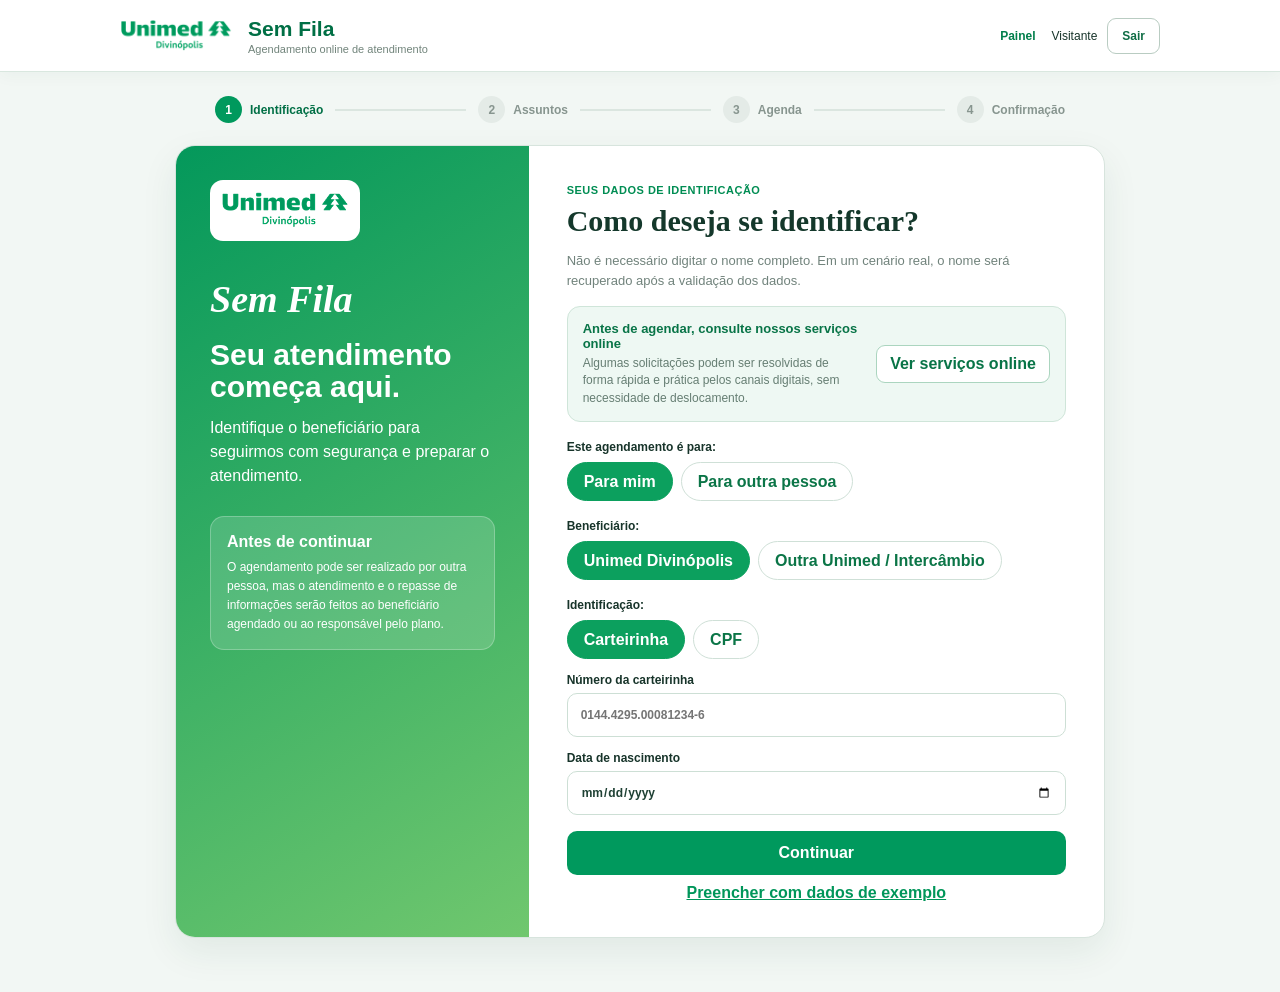
==== commit e49ff066: "Add files via upload" ====
--- a/agendamento.html
+++ b/agendamento.html
@@ -54,7 +54,7 @@
           <div class="online-precheck">
             <div>
               <b>Antes de agendar, consulte nossos serviços online</b>
-              <span>Algumas solicitações podem ser resolvidas imediatamente pelo portal, sem deslocamento e sem ocupar um horário da agenda.</span>
+              <span>Algumas solicitações podem ser resolvidas de forma rápida e prática pelos canais digitais, sem necessidade de deslocamento.</span>
             </div>
             <button class="online-precheck-btn" id="openOnlineIntro" type="button">Ver serviços online</button>
           </div>
@@ -135,7 +135,7 @@
         <div class="digital-route online-route" id="onlineDigitalTip">
           <div>
             <b>Talvez você não precise agendar</b>
-            <span>Antes de reservar um horário, confira se sua solicitação já está disponível nos serviços online da Unimed Divinópolis.</span>
+            <span>Antes de escolher um horário, confira se existe uma opção online que resolva o que você precisa de forma mais rápida e prática.</span>
           </div>
           <button class="online-route-btn" id="openOnlineService" type="button">Consultar serviços online</button>
         </div>
@@ -144,7 +144,7 @@
           <div class="online-panel-head">
             <div>
               <span class="eyebrow">RESOLVA ONLINE</span>
-              <h3>Serviços que não precisam ocupar a agenda</h3>
+              <h3>Serviços disponíveis para você resolver online</h3>
             </div>
             <button class="online-close-btn" id="closeOnlineService" type="button">Continuar com agendamento</button>
           </div>
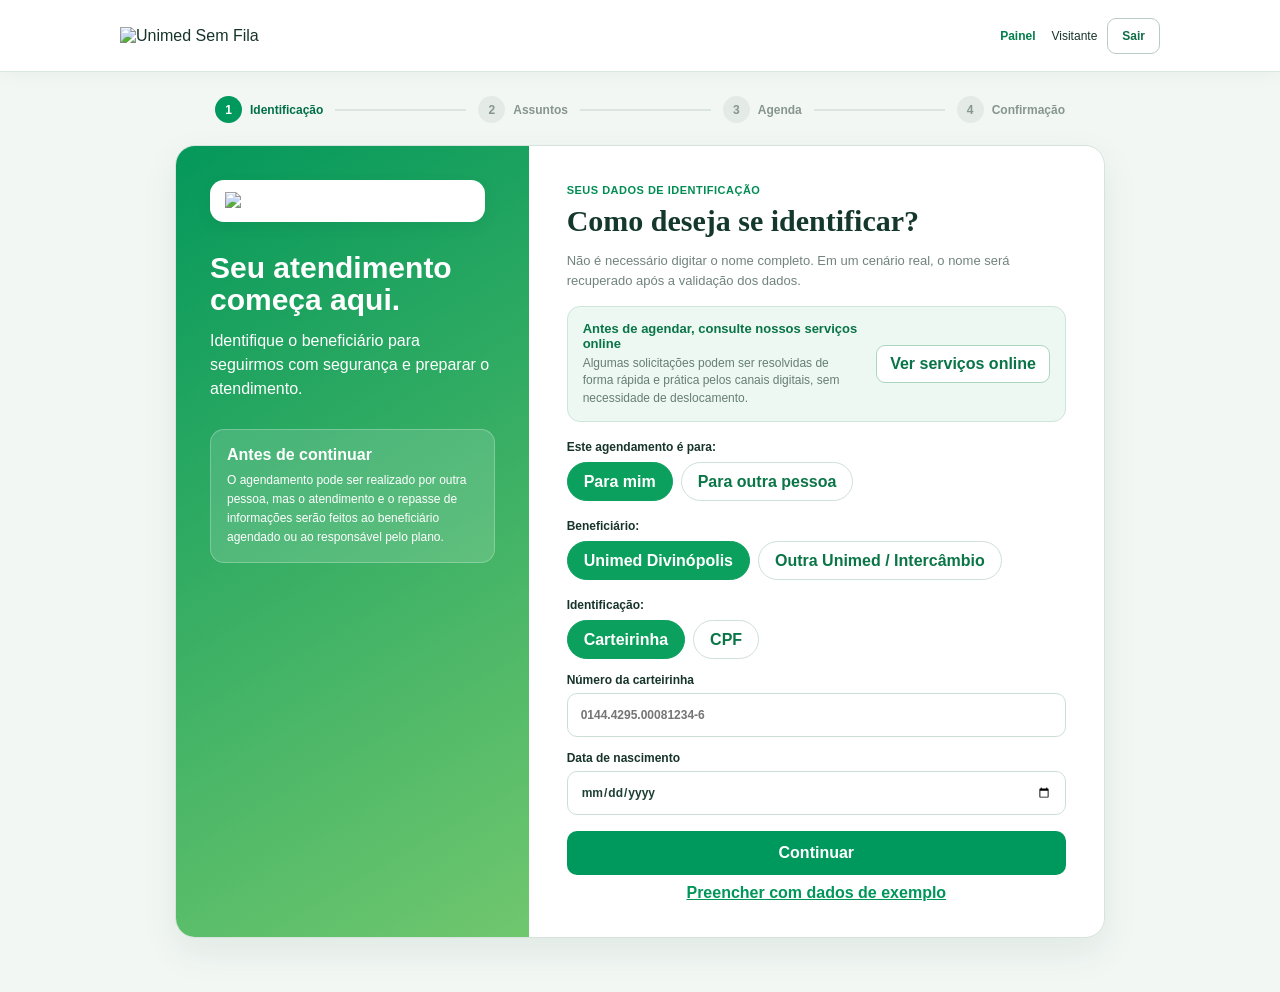
==== commit 4b6a9d83: "Add files via upload" ====
--- a/agendamento.html
+++ b/agendamento.html
@@ -1,238 +1,261 @@
 <!doctype html>
 <html lang="pt-BR">
 <head>
-  <meta charset="utf-8">
-  <meta name="viewport" content="width=device-width,initial-scale=1">
-  <title>Sem Fila — Agendamento Online</title>
-  <link rel="stylesheet" href="styles.css">
+<meta charset="utf-8"/>
+<meta content="width=device-width,initial-scale=1" name="viewport"/>
+<title>Sem Fila — Agendamento Online</title>
+<link href="styles.css" rel="stylesheet"/>
 </head>
 <body class="app-page">
-  <header class="app-header">
-    <div class="app-container app-header-inner">
-      <a class="app-brand" href="index.html">
-        <img src="assets/unimed-logo.png" alt="Unimed Divinópolis">
-        <div><strong>Sem Fila</strong><small>Agendamento online de atendimento</small></div>
-      </a>
-      <div class="app-header-actions">
-        <button id="myBookingsTop" type="button" class="header-link">Meus agendamentos</button>
-        <button id="panelTop" type="button" class="header-link visible">Painel</button>
-        <span id="headerUser">Visitante</span>
-        <button id="logoutBtn" type="button" class="header-outline">Sair</button>
-      </div>
-    </div>
-  </header>
-
-  <main class="app-container app-main">
-    <div class="app-progress" id="appProgress">
-      <div class="progress-step active"><span>1</span><b>Identificação</b></div>
-      <div class="progress-connector"></div>
-      <div class="progress-step"><span>2</span><b>Assuntos</b></div>
-      <div class="progress-connector"></div>
-      <div class="progress-step"><span>3</span><b>Agenda</b></div>
-      <div class="progress-connector"></div>
-      <div class="progress-step"><span>4</span><b>Confirmação</b></div>
-    </div>
-
-    <section class="screen active" id="screen-identification">
-      <div class="entry-shell">
-        <aside class="entry-brand-panel">
-          <img src="assets/unimed-logo.png" alt="Unimed Divinópolis">
-          <div class="entry-sem-fila">Sem Fila</div>
-          <h1>Seu atendimento começa aqui.</h1>
-          <p>Identifique o beneficiário para seguirmos com segurança e preparar o atendimento.</p>
-          <div class="entry-info-card">
-            <b>Antes de continuar</b>
-            <span>O agendamento pode ser realizado por outra pessoa, mas o atendimento e o repasse de informações serão feitos ao beneficiário agendado ou ao responsável pelo plano.</span>
-          </div>
-        </aside>
-
-        <div class="entry-form-panel">
-          <span class="eyebrow">SEUS DADOS DE IDENTIFICAÇÃO</span>
-          <h2>Como deseja se identificar?</h2>
-          <p class="muted">Não é necessário digitar o nome completo. Em um cenário real, o nome será recuperado após a validação dos dados.</p>
-
-          <div class="online-precheck">
-            <div>
-              <b>Antes de agendar, consulte nossos serviços online</b>
-              <span>Algumas solicitações podem ser resolvidas de forma rápida e prática pelos canais digitais, sem necessidade de deslocamento.</span>
-            </div>
-            <button class="online-precheck-btn" id="openOnlineIntro" type="button">Ver serviços online</button>
-          </div>
-
-          <div class="online-services-panel hidden" id="onlineIntroPanel">
-            <div class="online-panel-head">
-              <div>
-                <span class="eyebrow">SERVIÇOS DIGITAIS</span>
-                <h3>Talvez você não precise agendar</h3>
-              </div>
-              <button class="online-close-btn" id="closeOnlineIntro" type="button">Continuar com agendamento</button>
-            </div>
-            <div class="online-services-grid" id="onlineIntroList"></div>
-          </div>
-
-          <div class="form-section">
-            <label class="group-label">Este agendamento é para:</label>
-            <div class="segmented" id="recipientRow">
-              <button type="button" class="segmented-btn selected" data-recipient="self">Para mim</button>
-              <button type="button" class="segmented-btn" data-recipient="other">Para outra pessoa</button>
-            </div>
-          </div>
-
-          <div class="form-section">
-            <label class="group-label">Beneficiário:</label>
-            <div class="segmented" id="originRow">
-              <button type="button" class="segmented-btn selected" data-origin="local">Unimed Divinópolis</button>
-              <button type="button" class="segmented-btn" data-origin="interchange">Outra Unimed / Intercâmbio</button>
-            </div>
-          </div>
-
-          <div class="form-section">
-            <label class="group-label">Identificação:</label>
-            <div class="segmented compact-segmented" id="methodRow">
-              <button class="segmented-btn selected" data-method="card" type="button">Carteirinha</button>
-              <button class="segmented-btn" data-method="cpf" type="button">CPF</button>
-            </div>
-          </div>
-
-          <label class="field" id="cardField">Número da carteirinha
-            <input id="cardNumber" inputmode="numeric" placeholder="0144.4295.00081234-6" autocomplete="off">
-          </label>
-          <label class="field hidden" id="cpfField">CPF
-            <input id="cpfNumber" inputmode="numeric" placeholder="000.000.000-00" autocomplete="off">
-          </label>
-          <label class="field hidden" id="originUnimedField">Unimed de origem
-            <input id="originUnimed" type="text" placeholder="Ex.: Unimed BH" autocomplete="off">
-          </label>
-          <label class="field">Data de nascimento
-            <input id="birthDate" type="date">
-          </label>
-
-          <div class="third-party-alert hidden" id="thirdPartyAlert">
-            <b>Agendamento realizado por terceiro</b>
-            <p>O agendamento pode ser feito por outra pessoa. Porém, o atendimento presencial e o fornecimento de informações serão realizados diretamente ao <strong>beneficiário agendado</strong> ou ao <strong>responsável pelo plano</strong>. No atendimento, será necessária a apresentação de documento de identificação e carteirinha.</p>
-            <label class="consent-line"><input type="checkbox" id="lgpdConsent"> <span>Li e estou ciente das condições de atendimento e acesso às informações.</span></label>
-          </div>
-
-          <div class="minor-alert hidden" id="minorAlert">
-            <b>Beneficiário menor de idade</b>
-            <span>O atendimento deverá ocorrer com o responsável pelo plano ou responsável autorizado, com a documentação necessária.</span>
-          </div>
-
-          <button class="primary-btn full" id="loginBtn" type="button">Continuar</button>
-          <button class="demo-link" id="demoBtn" type="button">Preencher com dados de exemplo</button>
-        </div>
-      </div>
-    </section>
-
-    <section class="screen" id="screen-service">
-      <div class="content-card wide-card">
-        <div class="screen-head">
-          <span class="eyebrow">ASSUNTOS DO ATENDIMENTO</span>
-          <h2>O que você precisa resolver?</h2>
-          <p class="muted">Nossos guichês atendem os assuntos de forma geral. Selecione o que precisa tratar para reservarmos o tempo adequado.</p>
-        </div>
-
-        <div class="digital-route online-route" id="onlineDigitalTip">
-          <div>
-            <b>Talvez você não precise agendar</b>
-            <span>Antes de escolher um horário, confira se existe uma opção online que resolva o que você precisa de forma mais rápida e prática.</span>
-          </div>
-          <button class="online-route-btn" id="openOnlineService" type="button">Consultar serviços online</button>
-        </div>
-
-        <div class="online-services-panel service-online-panel hidden" id="onlineServicePanel">
-          <div class="online-panel-head">
-            <div>
-              <span class="eyebrow">RESOLVA ONLINE</span>
-              <h3>Serviços disponíveis para você resolver online</h3>
-            </div>
-            <button class="online-close-btn" id="closeOnlineService" type="button">Continuar com agendamento</button>
-          </div>
-          <div class="online-services-grid" id="onlineServiceList"></div>
-        </div>
-        <div class="interchange-route hidden" id="interchangeRouting"><b>Intercâmbio</b><span>O protótipo apresenta apenas assuntos compatíveis com atendimento a beneficiários de outra Unimed.</span></div>
-
-        <h3 class="section-title">1º assunto</h3>
-        <div class="service-grid" id="serviceOptions"></div>
-        <label class="field">Motivo específico
+<header class="app-header">
+<div class="app-container app-header-inner">
+<a class="app-brand" href="index.html"><img alt="Unimed Sem Fila" class="app-sem-fila-logo" src="assets/unimed-sem-fila-logo.png"/></a>
+<div class="app-header-actions">
+<button class="header-link" id="myBookingsTop" type="button">Meus agendamentos</button>
+<button class="header-link visible" id="panelTop" type="button">Painel</button>
+<span id="headerUser">Visitante</span>
+<button class="header-outline" id="logoutBtn" type="button">Sair</button>
+</div>
+</div>
+</header>
+<main class="app-container app-main">
+<div class="app-progress" id="appProgress">
+<div class="progress-step active"><span>1</span><b>Identificação</b></div>
+<div class="progress-connector"></div>
+<div class="progress-step"><span>2</span><b>Assuntos</b></div>
+<div class="progress-connector"></div>
+<div class="progress-step"><span>3</span><b>Agenda</b></div>
+<div class="progress-connector"></div>
+<div class="progress-step"><span>4</span><b>Confirmação</b></div>
+</div>
+<section class="screen active" id="screen-identification">
+<div class="entry-shell">
+<aside class="entry-brand-panel"><div class="semfila-logo-card"><img alt="Unimed Sem Fila" class="semfila-logo" src="assets/unimed-sem-fila-logo.png"/></div>
+
+
+<h1>Seu atendimento começa aqui.</h1>
+<p>Identifique o beneficiário para seguirmos com segurança e preparar o atendimento.</p>
+<div class="entry-info-card">
+<b>Antes de continuar</b>
+<span>O agendamento pode ser realizado por outra pessoa, mas o atendimento e o repasse de informações serão feitos ao beneficiário agendado ou ao responsável pelo plano.</span>
+</div>
+</aside>
+<div class="entry-form-panel">
+<span class="eyebrow">SEUS DADOS DE IDENTIFICAÇÃO</span>
+<h2>Como deseja se identificar?</h2>
+<p class="muted">Não é necessário digitar o nome completo. Em um cenário real, o nome será recuperado após a validação dos dados.</p>
+<div class="online-precheck">
+<div>
+<b>Antes de agendar, consulte nossos serviços online</b>
+<span>Algumas solicitações podem ser resolvidas de forma rápida e prática pelos canais digitais, sem necessidade de deslocamento.</span>
+</div>
+<button class="online-precheck-btn" id="openOnlineIntro" type="button">Ver serviços online</button>
+</div>
+<div class="online-services-panel hidden" id="onlineIntroPanel">
+<div class="online-panel-head">
+<div>
+<span class="eyebrow">SERVIÇOS DIGITAIS</span>
+<h3>Talvez você não precise agendar</h3>
+</div>
+<button class="online-close-btn" id="closeOnlineIntro" type="button">Continuar com agendamento</button>
+</div>
+<div class="online-services-grid" id="onlineIntroList"></div>
+</div>
+<div class="form-section">
+<label class="group-label">Este agendamento é para:</label>
+<div class="segmented" id="recipientRow">
+<button class="segmented-btn selected" data-recipient="self" type="button">Para mim</button>
+<button class="segmented-btn" data-recipient="other" type="button">Para outra pessoa</button>
+</div>
+</div>
+<div class="form-section">
+<label class="group-label">Beneficiário:</label>
+<div class="segmented" id="originRow">
+<button class="segmented-btn selected" data-origin="local" type="button">Unimed Divinópolis</button>
+<button class="segmented-btn" data-origin="interchange" type="button">Outra Unimed / Intercâmbio</button>
+</div>
+</div>
+<div class="form-section">
+<label class="group-label">Identificação:</label>
+<div class="segmented compact-segmented" id="methodRow">
+<button class="segmented-btn selected" data-method="card" type="button">Carteirinha</button>
+<button class="segmented-btn" data-method="cpf" type="button">CPF</button>
+</div>
+</div>
+<label class="field" id="cardField">Número da carteirinha
+            <input autocomplete="off" id="cardNumber" inputmode="numeric" placeholder="0144.4295.00081234-6"/>
+</label>
+<label class="field hidden" id="cpfField">CPF
+            <input autocomplete="off" id="cpfNumber" inputmode="numeric" placeholder="000.000.000-00"/>
+</label>
+<label class="field hidden" id="originUnimedField">Unimed de origem
+            <input autocomplete="off" id="originUnimed" placeholder="Ex.: Unimed BH" type="text"/>
+</label>
+<label class="field">Data de nascimento
+            <input id="birthDate" type="date"/>
+</label>
+<div class="third-party-alert hidden" id="thirdPartyAlert">
+<b>Agendamento realizado por terceiro</b>
+<p>O agendamento pode ser feito por outra pessoa. Porém, o atendimento presencial e o fornecimento de informações serão realizados diretamente ao <strong>beneficiário agendado</strong> ou ao <strong>responsável pelo plano</strong>. No atendimento, será necessária a apresentação de documento de identificação e carteirinha.</p>
+<label class="consent-line"><input id="lgpdConsent" type="checkbox"/> <span>Li e estou ciente das condições de atendimento e acesso às informações.</span></label>
+</div>
+<div class="minor-alert hidden" id="minorAlert">
+<b>Beneficiário menor de idade</b>
+<span>O atendimento deverá ocorrer com o responsável pelo plano ou responsável autorizado, com a documentação necessária.</span>
+</div>
+<button class="primary-btn full" id="loginBtn" type="button">Continuar</button>
+<button class="demo-link" id="demoBtn" type="button">Preencher com dados de exemplo</button>
+</div>
+</div>
+</section>
+<section class="screen" id="screen-service">
+
+<div class="workflow-shell"><aside class="workflow-brand-panel">
+<div class="semfila-logo-card">
+<img alt="Unimed Sem Fila" class="semfila-logo" src="assets/unimed-sem-fila-logo.png"/>
+</div>
+<h2>Seu atendimento começa aqui.</h2>
+<p>Siga as etapas para organizar seu atendimento com segurança e praticidade.</p>
+<div class="workflow-info-card">
+<b>Antes de continuar</b>
+<span>O agendamento pode ser realizado por outra pessoa, mas o atendimento e o repasse de informações serão feitos ao beneficiário agendado ou ao responsável pelo plano.</span>
+</div>
+</aside><div class="content-card wide-card">
+<div class="screen-head">
+<span class="eyebrow">ASSUNTOS DO ATENDIMENTO</span>
+<h2>O que você precisa resolver?</h2>
+<p class="muted">Nossos guichês atendem os assuntos de forma geral. Selecione o que precisa tratar para reservarmos o tempo adequado.</p>
+</div>
+<div class="digital-route online-route" id="onlineDigitalTip">
+<div>
+<b>Talvez você não precise agendar</b>
+<span>Antes de escolher um horário, confira se existe uma opção online que resolva o que você precisa de forma mais rápida e prática.</span>
+</div>
+<button class="online-route-btn" id="openOnlineService" type="button">Consultar serviços online</button>
+</div>
+<div class="online-services-panel service-online-panel hidden" id="onlineServicePanel">
+<div class="online-panel-head">
+<div>
+<span class="eyebrow">RESOLVA ONLINE</span>
+<h3>Serviços disponíveis para você resolver online</h3>
+</div>
+<button class="online-close-btn" id="closeOnlineService" type="button">Continuar com agendamento</button>
+</div>
+<div class="online-services-grid" id="onlineServiceList"></div>
+</div>
+<div class="interchange-route hidden" id="interchangeRouting"><b>Intercâmbio</b><span>O protótipo apresenta apenas assuntos compatíveis com atendimento a beneficiários de outra Unimed.</span></div>
+<h3 class="section-title">1º assunto</h3>
+<div class="service-grid" id="serviceOptions"></div>
+<label class="field">Motivo específico
           <select id="reasonSelect"><option value="">Selecione primeiro um assunto</option></select>
-        </label>
-
-        <div class="payment-area hidden" id="paymentArea">
-          <label class="group-label">Em caso de negociação, como pretende pagar?</label>
-          <div class="payment-options">
-            <button class="payment-btn" data-payment="Boleto" type="button"><span>▤</span><b>Boleto</b><small>Preferência para adiantar o processo</small></button>
-            <button class="payment-btn" data-payment="Cartão" type="button"><span>▣</span><b>Cartão</b><small>Preferência para adiantar o processo</small></button>
-          </div>
-        </div>
-
-        <div class="extra-service-panel">
-          <div class="extra-title"><div><span class="eyebrow">TEM MAIS ALGUMA DEMANDA?</span><h3>Deseja incluir outro assunto neste mesmo atendimento?</h3></div><div class="duration-badge"><span>Tempo reservado</span><b id="durationBadge">20 min</b></div></div>
-          <div class="segmented" id="extraChoiceRow">
-            <button class="segmented-btn selected" data-extra="no" type="button">Não, apenas este</button>
-            <button class="segmented-btn" data-extra="yes" type="button">Sim, adicionar outro assunto</button>
-          </div>
-          <div class="second-service hidden" id="extraServiceArea">
-            <h3 class="section-title">2º assunto</h3>
-            <label class="field">Assunto
+</label>
+<div class="payment-area hidden" id="paymentArea">
+<label class="group-label">Em caso de negociação, como pretende pagar?</label>
+<div class="payment-options">
+<button class="payment-btn" data-payment="Boleto" type="button"><span>▤</span><b>Boleto</b><small>Preferência para adiantar o processo</small></button>
+<button class="payment-btn" data-payment="Cartão" type="button"><span>▣</span><b>Cartão</b><small>Preferência para adiantar o processo</small></button>
+</div>
+</div>
+<div class="extra-service-panel">
+<div class="extra-title"><div><span class="eyebrow">TEM MAIS ALGUMA DEMANDA?</span><h3>Deseja incluir outro assunto neste mesmo atendimento?</h3></div><div class="duration-badge"><span>Tempo reservado</span><b id="durationBadge">20 min</b></div></div>
+<div class="segmented" id="extraChoiceRow">
+<button class="segmented-btn selected" data-extra="no" type="button">Não, apenas este</button>
+<button class="segmented-btn" data-extra="yes" type="button">Sim, adicionar outro assunto</button>
+</div>
+<div class="second-service hidden" id="extraServiceArea">
+<h3 class="section-title">2º assunto</h3>
+<label class="field">Assunto
               <select id="extraServiceSelect"><option value="">Selecione o segundo assunto</option></select>
-            </label>
-            <label class="field">Motivo específico
+</label>
+<label class="field">Motivo específico
               <select id="extraReasonSelect"><option value="">Selecione o motivo</option></select>
-            </label>
-          </div>
-        </div>
-
-        <div class="step-actions"><button class="secondary-btn" id="backToId" type="button">Voltar</button><button class="primary-btn" id="toSchedule" type="button" disabled>Escolher data e horário</button></div>
-      </div>
-    </section>
-
-    <section class="screen" id="screen-schedule">
-      <div class="content-card wide-card">
-        <div class="screen-head schedule-head-row"><div><span class="eyebrow">DATA E HORÁRIO</span><h2>Escolha o melhor horário</h2><p class="muted">A agenda verifica se existe capacidade contínua para todo o tempo reservado.</p></div><div class="duration-badge larger"><span>Tempo reservado</span><b id="scheduleDuration">20 min</b></div></div>
-        <div class="date-caption" id="dateCaption"></div>
-        <div class="date-strip" id="dateStrip"></div>
-        <div class="slots-panel">
-          <div class="slots" id="slots"></div>
-          <div class="legend"><span><i class="dot selected-dot"></i>Selecionado</span><span><i class="dot"></i>Disponível</span><span><i class="dot occupied-dot"></i>Ocupado</span></div>
-        </div>
-        <div class="step-actions"><button class="secondary-btn" id="backService" type="button">Voltar</button><button class="primary-btn" id="toReview" type="button" disabled>Revisar agendamento</button></div>
-      </div>
-    </section>
-
-    <section class="screen" id="screen-review">
-      <div class="content-card review-card">
-        <div class="screen-head"><span class="eyebrow">CONFIRMAÇÃO</span><h2>Confira seu agendamento</h2><p class="muted">Revise as informações antes de confirmar.</p></div>
-        <div class="summary" id="reviewSummary"></div>
-        <div class="attendance-rule"><b>Para o atendimento</b><span>O atendimento e o repasse de informações serão realizados ao beneficiário agendado ou ao responsável pelo plano. Leve documento de identificação e carteirinha.</span></div>
-        <div class="cancel-rule"><b>Cancelamento</b><span>Se precisar cancelar, faça isso com no mínimo <strong>2 horas de antecedência</strong>.</span></div>
-        <div class="step-actions"><button class="secondary-btn" id="backSchedule" type="button">Alterar horário</button><button class="primary-btn" id="confirmBtn" type="button">Confirmar agendamento</button></div>
-      </div>
-    </section>
-
-    <section class="screen" id="screen-success">
-      <div class="content-card success-card">
-        <div class="success-check">✓</div>
-        <span class="eyebrow">AGENDAMENTO CONCLUÍDO</span>
-        <h2>Seu horário foi reservado</h2>
-        <p class="muted">Guarde o protocolo e observe as orientações para o atendimento.</p>
-        <div class="protocol-box"><span>Protocolo</span><b id="protocol">—</b></div>
-        <div class="summary" id="successSummary"></div>
-        <div class="attendance-rule"><b>Importante</b><span>Atendimento e informações somente ao beneficiário agendado ou responsável pelo plano, mediante documentação e carteirinha. Cancelamentos: mínimo de 2 horas de antecedência.</span></div>
-        <div class="step-actions"><button class="secondary-btn" id="newSchedule" type="button">Novo agendamento</button><button class="primary-btn" id="goMy" type="button">Meus agendamentos</button></div>
-      </div>
-    </section>
-
-    <section class="screen" id="screen-my">
-      <div class="content-card wide-card">
-        <div class="screen-head"><span class="eyebrow">MINHA AGENDA</span><h2>Meus agendamentos</h2><p class="muted">Consulte e cancele seus horários. O cancelamento online é permitido até 2 horas antes.</p></div>
-        <div class="appointments-list" id="myAppointments"></div>
-        <div class="step-actions single"><button class="secondary-btn" id="backMy" type="button">Voltar</button></div>
-      </div>
-    </section>
-  </main>
-
-  <div class="app-toast" id="toast"></div>
-  <script src="app.js"></script>
+</label>
+</div>
+</div>
+<div class="step-actions"><button class="secondary-btn" id="backToId" type="button">Voltar</button><button class="primary-btn" disabled="" id="toSchedule" type="button">Escolher data e horário</button></div>
+</div></div></section>
+<section class="screen" id="screen-schedule">
+
+<div class="workflow-shell"><aside class="workflow-brand-panel">
+<div class="semfila-logo-card">
+<img alt="Unimed Sem Fila" class="semfila-logo" src="assets/unimed-sem-fila-logo.png"/>
+</div>
+<h2>Seu atendimento começa aqui.</h2>
+<p>Siga as etapas para organizar seu atendimento com segurança e praticidade.</p>
+<div class="workflow-info-card">
+<b>Antes de continuar</b>
+<span>O agendamento pode ser realizado por outra pessoa, mas o atendimento e o repasse de informações serão feitos ao beneficiário agendado ou ao responsável pelo plano.</span>
+</div>
+</aside><div class="content-card wide-card">
+<div class="screen-head schedule-head-row"><div><span class="eyebrow">DATA E HORÁRIO</span><h2>Escolha o melhor horário</h2><p class="muted">A agenda verifica se existe capacidade contínua para todo o tempo reservado.</p></div><div class="duration-badge larger"><span>Tempo reservado</span><b id="scheduleDuration">20 min</b></div></div>
+<div class="date-caption" id="dateCaption"></div>
+<div class="date-strip" id="dateStrip"></div>
+<div class="slots-panel">
+<div class="slots" id="slots"></div>
+<div class="legend"><span><i class="dot selected-dot"></i>Selecionado</span><span><i class="dot"></i>Disponível</span><span><i class="dot occupied-dot"></i>Ocupado</span></div>
+</div>
+<div class="step-actions"><button class="secondary-btn" id="backService" type="button">Voltar</button><button class="primary-btn" disabled="" id="toReview" type="button">Revisar agendamento</button></div>
+</div></div></section>
+<section class="screen" id="screen-review">
+
+<div class="workflow-shell"><aside class="workflow-brand-panel">
+<div class="semfila-logo-card">
+<img alt="Unimed Sem Fila" class="semfila-logo" src="assets/unimed-sem-fila-logo.png"/>
+</div>
+<h2>Seu atendimento começa aqui.</h2>
+<p>Siga as etapas para organizar seu atendimento com segurança e praticidade.</p>
+<div class="workflow-info-card">
+<b>Antes de continuar</b>
+<span>O agendamento pode ser realizado por outra pessoa, mas o atendimento e o repasse de informações serão feitos ao beneficiário agendado ou ao responsável pelo plano.</span>
+</div>
+</aside><div class="content-card review-card">
+<div class="screen-head"><span class="eyebrow">CONFIRMAÇÃO</span><h2>Confira seu agendamento</h2><p class="muted">Revise as informações antes de confirmar.</p></div>
+<div class="summary" id="reviewSummary"></div>
+<div class="attendance-rule"><b>Para o atendimento</b><span>O atendimento e o repasse de informações serão realizados ao beneficiário agendado ou ao responsável pelo plano. Leve documento de identificação e carteirinha.</span></div>
+<div class="cancel-rule"><b>Cancelamento</b><span>Se precisar cancelar, faça isso com no mínimo <strong>2 horas de antecedência</strong>.</span></div>
+<div class="step-actions"><button class="secondary-btn" id="backSchedule" type="button">Alterar horário</button><button class="primary-btn" id="confirmBtn" type="button">Confirmar agendamento</button></div>
+</div></div></section>
+<section class="screen" id="screen-success">
+
+<div class="workflow-shell"><aside class="workflow-brand-panel">
+<div class="semfila-logo-card">
+<img alt="Unimed Sem Fila" class="semfila-logo" src="assets/unimed-sem-fila-logo.png"/>
+</div>
+<h2>Seu atendimento começa aqui.</h2>
+<p>Siga as etapas para organizar seu atendimento com segurança e praticidade.</p>
+<div class="workflow-info-card">
+<b>Antes de continuar</b>
+<span>O agendamento pode ser realizado por outra pessoa, mas o atendimento e o repasse de informações serão feitos ao beneficiário agendado ou ao responsável pelo plano.</span>
+</div>
+</aside><div class="content-card success-card">
+<div class="success-check">✓</div>
+<span class="eyebrow">AGENDAMENTO CONCLUÍDO</span>
+<h2>Seu horário foi reservado</h2>
+<p class="muted">Guarde o protocolo e observe as orientações para o atendimento.</p>
+<div class="protocol-box"><span>Protocolo</span><b id="protocol">—</b></div>
+<div class="summary" id="successSummary"></div>
+<div class="attendance-rule"><b>Importante</b><span>Atendimento e informações somente ao beneficiário agendado ou responsável pelo plano, mediante documentação e carteirinha. Cancelamentos: mínimo de 2 horas de antecedência.</span></div>
+<div class="step-actions"><button class="secondary-btn" id="newSchedule" type="button">Novo agendamento</button><button class="primary-btn" id="goMy" type="button">Meus agendamentos</button></div>
+</div></div></section>
+<section class="screen" id="screen-my">
+
+<div class="workflow-shell"><aside class="workflow-brand-panel">
+<div class="semfila-logo-card">
+<img alt="Unimed Sem Fila" class="semfila-logo" src="assets/unimed-sem-fila-logo.png"/>
+</div>
+<h2>Seu atendimento começa aqui.</h2>
+<p>Siga as etapas para organizar seu atendimento com segurança e praticidade.</p>
+<div class="workflow-info-card">
+<b>Antes de continuar</b>
+<span>O agendamento pode ser realizado por outra pessoa, mas o atendimento e o repasse de informações serão feitos ao beneficiário agendado ou ao responsável pelo plano.</span>
+</div>
+</aside><div class="content-card wide-card">
+<div class="screen-head"><span class="eyebrow">MINHA AGENDA</span><h2>Meus agendamentos</h2><p class="muted">Consulte e cancele seus horários. O cancelamento online é permitido até 2 horas antes.</p></div>
+<div class="appointments-list" id="myAppointments"></div>
+<div class="step-actions single"><button class="secondary-btn" id="backMy" type="button">Voltar</button></div>
+</div></div></section>
+</main>
+<div class="app-toast" id="toast"></div>
+<script src="app.js"></script>
 </body>
-</html>
+</html>
--- a/styles.css
+++ b/styles.css
@@ -616,3 +616,403 @@
     width:100%;
   }
 }
+
+
+/* v8.9 — destaque dos direcionamentos e resolução digital no painel */
+.digital-performance-card{
+  margin-top:14px;
+  border-top:3px solid #00995d;
+}
+.digital-performance-head{
+  display:flex;
+  align-items:flex-start;
+  justify-content:space-between;
+  gap:16px;
+  margin-bottom:14px;
+}
+.digital-performance-head h3{
+  margin:5px 0 4px;
+  font-size:20px;
+}
+.digital-performance-head p{
+  margin:0;
+  color:#758980;
+  font-size:11px;
+}
+.digital-performance-grid{
+  display:grid;
+  grid-template-columns:repeat(4,1fr);
+  gap:10px;
+}
+.digital-metric{
+  min-height:104px;
+  border:1px solid #d7e5de;
+  border-radius:12px;
+  padding:13px;
+  background:#fbfdfc;
+}
+.digital-metric span{
+  display:block;
+  color:#6e8379;
+  font-size:10px;
+  font-weight:700;
+}
+.digital-metric strong{
+  display:block;
+  color:#173b2d;
+  font-size:28px;
+  line-height:1;
+  margin:8px 0 6px;
+}
+.digital-metric small{
+  color:#81938a;
+  font-size:9px;
+  line-height:1.35;
+}
+.digital-metric.featured{
+  background:#edf8f2;
+  border-color:#bfe2d0;
+}
+.digital-metric.success{
+  background:#f3fbf6;
+  border-color:#cbe9d8;
+}
+.digital-metric.rate{
+  background:#e4f6ec;
+  border-color:#9fd4b7;
+}
+.digital-metric.rate strong{
+  color:#007a47;
+}
+.digital-metric.neutral{
+  background:#f7faf8;
+}
+.digital-detail-grid{
+  display:grid;
+  grid-template-columns:1.25fr .75fr;
+  gap:22px;
+  margin-top:20px;
+  padding-top:18px;
+  border-top:1px solid #e4ece8;
+}
+.digital-detail-grid h4{
+  margin:0 0 12px;
+  color:#173b2d;
+  font-size:13px;
+}
+.digital-bar-row{
+  grid-template-columns:145px 1fr 28px 34px;
+}
+.digital-note{
+  margin:16px 0 0!important;
+  padding-top:12px;
+  border-top:1px solid #edf2ef;
+  color:#889a91!important;
+  font-size:9px!important;
+  line-height:1.45;
+}
+@media(max-width:1000px){
+  .digital-performance-grid{grid-template-columns:repeat(2,1fr)}
+}
+@media(max-width:760px){
+  .digital-detail-grid{grid-template-columns:1fr}
+  .digital-bar-row{grid-template-columns:110px 1fr 28px 34px}
+}
+@media(max-width:480px){
+  .digital-performance-grid{grid-template-columns:1fr}
+  .digital-bar-row{grid-template-columns:90px 1fr 25px 30px}
+}
+
+
+/* =========================================================
+   V8 — Integração visual da marca Unimed Sem Fila
+   ========================================================= */
+
+.app-brand{
+  min-width:180px;
+}
+.app-sem-fila-logo{
+  width:176px!important;
+  max-height:54px;
+  object-fit:contain;
+}
+
+.semfila-logo-card{
+  display:flex;
+  align-items:center;
+  justify-content:center;
+  background:#fff;
+  border-radius:14px;
+  padding:12px 15px;
+  width:max-content;
+  max-width:100%;
+  box-shadow:0 5px 15px rgba(18,80,54,.08);
+}
+.semfila-logo{
+  display:block;
+  width:245px!important;
+  max-width:100%;
+  height:auto;
+  background:transparent!important;
+  padding:0!important;
+  border-radius:0!important;
+}
+
+/* Tela inicial */
+.entry-brand-panel .semfila-logo-card{
+  margin-bottom:30px;
+}
+.entry-brand-panel h1{
+  margin-top:0;
+}
+
+/* Telas posteriores */
+.workflow-shell{
+  display:grid;
+  grid-template-columns:34% 66%;
+  max-width:1040px;
+  margin:auto;
+  border:1px solid #d7e4dd;
+  border-radius:20px;
+  overflow:hidden;
+  background:#fff;
+  box-shadow:var(--shadow);
+}
+.workflow-brand-panel{
+  min-height:610px;
+  padding:34px;
+  color:#fff;
+  background:linear-gradient(155deg,#04985b 0%,#17a963 50%,#70c76e 100%);
+}
+.workflow-brand-panel .semfila-logo-card{
+  margin-bottom:38px;
+}
+.workflow-brand-panel h2{
+  margin:0 0 15px;
+  max-width:260px;
+  font-size:31px;
+  line-height:1.08;
+}
+.workflow-brand-panel>p{
+  max-width:260px;
+  margin:0;
+  font-size:15px;
+  line-height:1.55;
+}
+.workflow-info-card{
+  margin-top:34px;
+  max-width:270px;
+  padding:17px;
+  border:1px solid rgba(255,255,255,.32);
+  border-radius:14px;
+  background:rgba(255,255,255,.12);
+}
+.workflow-info-card b{
+  display:block;
+  margin-bottom:7px;
+  font-size:15px;
+}
+.workflow-info-card span{
+  display:block;
+  font-size:12px;
+  line-height:1.55;
+}
+.workflow-shell>.content-card{
+  width:100%;
+  max-width:none!important;
+  min-width:0;
+  margin:0;
+  padding:34px 38px;
+  border:0;
+  border-radius:0;
+  box-shadow:none;
+}
+.workflow-shell>.success-card{
+  text-align:left;
+}
+.workflow-shell>.success-card .success-check{
+  margin-left:0;
+}
+.workflow-shell>.success-card .protocol-box{
+  margin-left:0;
+}
+.workflow-shell>.success-card .summary{
+  text-align:left;
+}
+
+/* Painel gerencial com identidade do Sem Fila */
+.dashboard-page{
+  min-height:100vh;
+}
+.dashboard-shell{
+  min-height:100vh;
+  display:grid;
+  grid-template-columns:245px minmax(0,1fr);
+}
+.dashboard-sidebar{
+  position:sticky;
+  top:0;
+  align-self:start;
+  min-height:100vh;
+  padding:26px 18px 24px;
+  display:flex;
+  flex-direction:column;
+  color:#fff;
+  background:linear-gradient(180deg,#04985b 0%,#0ba35f 58%,#61c46d 100%);
+}
+.dashboard-sidebar-logo{
+  display:block;
+  color:inherit;
+  text-decoration:none;
+}
+.dashboard-logo-card{
+  width:100%;
+  padding:10px 12px;
+}
+.dashboard-logo-card .semfila-logo{
+  width:195px!important;
+}
+.dashboard-nav{
+  display:grid;
+  gap:8px;
+  margin-top:26px;
+}
+.dashboard-nav a{
+  min-height:44px;
+  display:flex;
+  align-items:center;
+  gap:10px;
+  padding:0 12px;
+  border-radius:10px;
+  color:#fff;
+  text-decoration:none;
+  font-size:13px;
+  font-weight:700;
+}
+.dashboard-nav a span{
+  width:22px;
+  text-align:center;
+  font-size:18px;
+}
+.dashboard-nav a:hover,
+.dashboard-nav a.active{
+  background:rgba(255,255,255,.16);
+  box-shadow:inset 0 0 0 1px rgba(255,255,255,.12);
+}
+.dashboard-sidebar-footer{
+  margin-top:auto;
+  padding:18px 10px 0;
+}
+.dashboard-sidebar-footer img{
+  width:155px;
+  max-width:100%;
+  filter:brightness(0) invert(1);
+}
+.dashboard-sidebar-footer small{
+  display:block;
+  max-width:170px;
+  margin-top:10px;
+  color:#effff6;
+  line-height:1.4;
+}
+
+.dashboard-workspace{
+  min-width:0;
+  background:#f2f7f4;
+}
+.dashboard-workspace .dashboard-header{
+  height:70px;
+  padding:0 32px;
+}
+.dashboard-workspace .dashboard-header-inner{
+  height:70px;
+  width:100%;
+  margin:0;
+}
+.dashboard-workspace .dashboard-header-inner>div strong{
+  display:block;
+  color:#173b2d;
+  font-size:15px;
+}
+.dashboard-workspace .dashboard-header-inner>div small{
+  display:block;
+  color:#7a8d84;
+  margin-top:2px;
+  font-size:10px;
+}
+.dashboard-workspace .dashboard-main{
+  width:auto;
+  max-width:none;
+  margin:0;
+  padding:28px 32px 50px;
+}
+.dashboard-workspace .dashboard-title-row h1{
+  font-size:34px;
+}
+
+@media(max-width:1000px){
+  .workflow-shell{
+    grid-template-columns:1fr;
+  }
+  .workflow-brand-panel{
+    min-height:auto;
+    padding:26px;
+  }
+  .workflow-brand-panel .semfila-logo-card{
+    margin-bottom:20px;
+  }
+  .workflow-brand-panel h2{
+    max-width:none;
+    font-size:26px;
+  }
+  .workflow-brand-panel>p,
+  .workflow-info-card{
+    max-width:none;
+  }
+
+  .dashboard-shell{
+    grid-template-columns:1fr;
+  }
+  .dashboard-sidebar{
+    position:static;
+    min-height:auto;
+    padding:18px;
+  }
+  .dashboard-nav{
+    grid-template-columns:repeat(3,1fr);
+    margin-top:18px;
+  }
+  .dashboard-sidebar-footer{
+    display:none;
+  }
+}
+
+@media(max-width:760px){
+  .app-sem-fila-logo{
+    width:145px!important;
+  }
+  .workflow-shell>.content-card{
+    padding:24px;
+  }
+  .workflow-brand-panel{
+    padding:22px;
+  }
+  .workflow-info-card{
+    margin-top:18px;
+  }
+  .dashboard-nav{
+    grid-template-columns:1fr 1fr;
+  }
+  .dashboard-workspace .dashboard-main{
+    padding:22px 18px 40px;
+  }
+  .dashboard-workspace .dashboard-header{
+    padding:0 18px;
+  }
+}
+
+@media(max-width:480px){
+  .dashboard-nav{
+    grid-template-columns:1fr;
+  }
+}
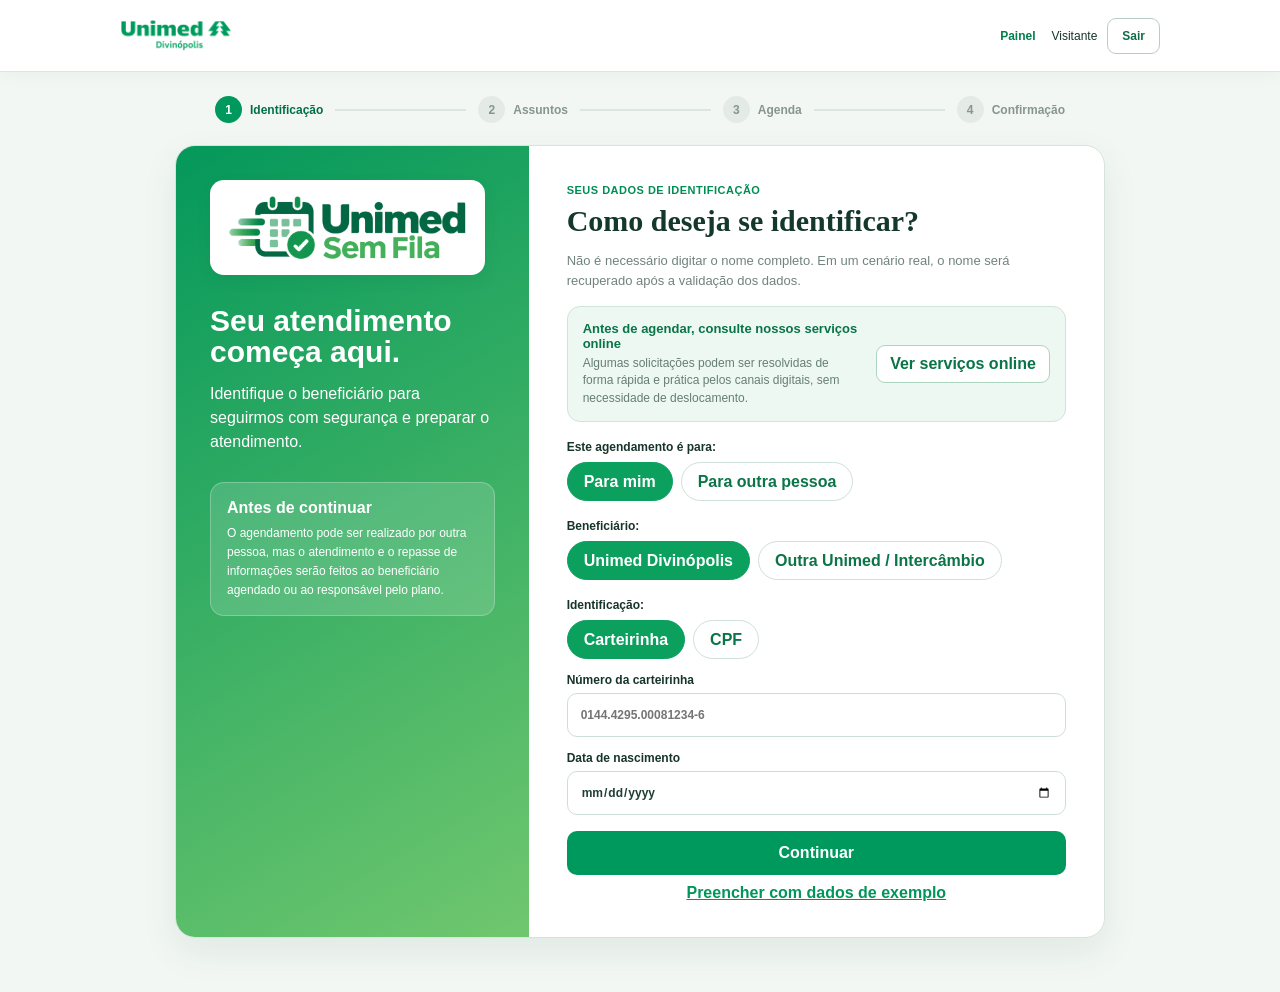
==== commit db116760: "Add files via upload" ====
--- a/agendamento.html
+++ b/agendamento.html
@@ -9,7 +9,9 @@
 <body class="app-page">
 <header class="app-header">
 <div class="app-container app-header-inner">
-<a class="app-brand" href="index.html"><img alt="Unimed Sem Fila" class="app-sem-fila-logo" src="assets/unimed-sem-fila-logo.png"/></a>
+<a class="app-brand" href="index.html">
+<img src="assets/unimed-logo.png" alt="Unimed Divinópolis"/>
+</a>
 <div class="app-header-actions">
 <button class="header-link" id="myBookingsTop" type="button">Meus agendamentos</button>
 <button class="header-link visible" id="panelTop" type="button">Painel</button>
